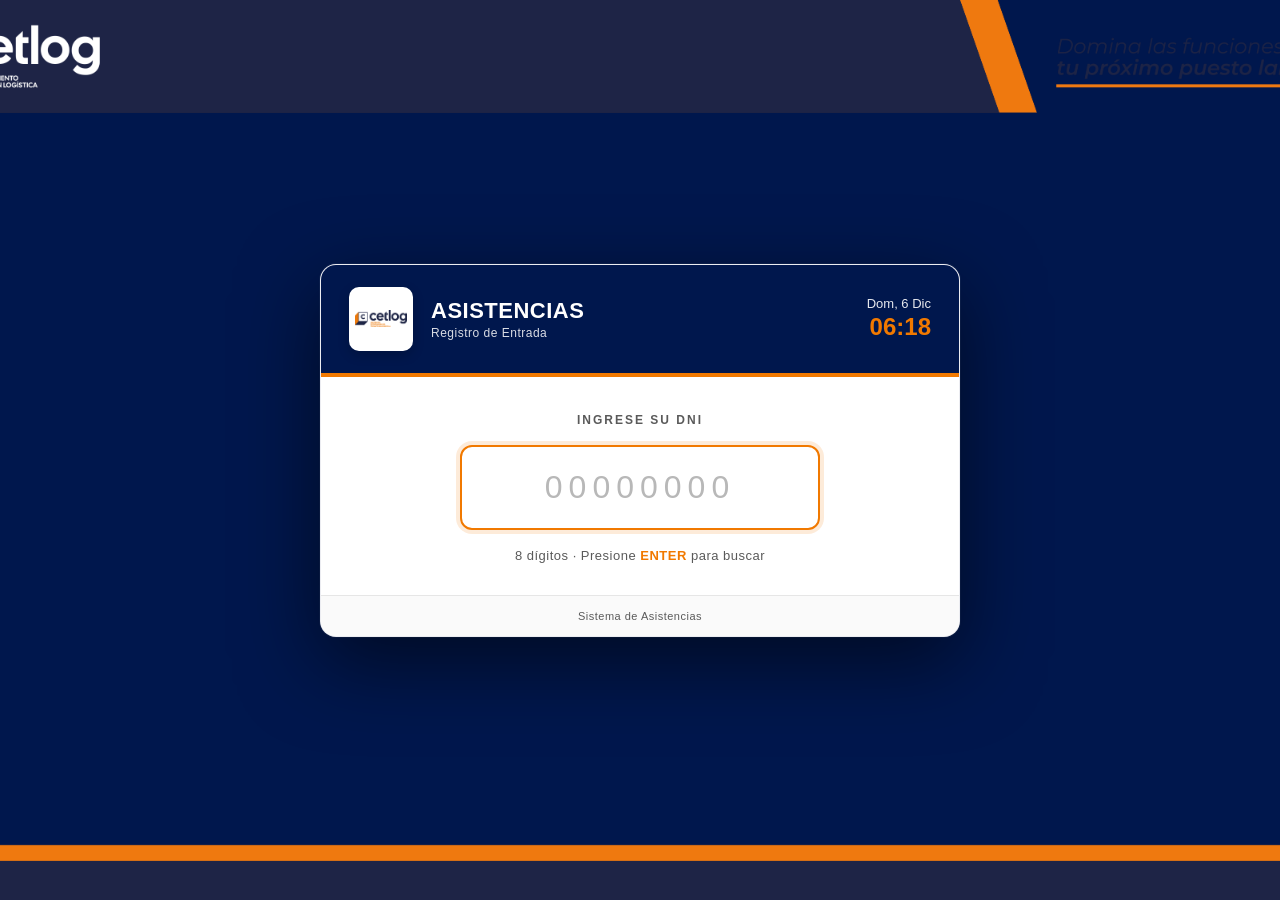
==== index.html @ 5102e5ca "Add files via upload" ====
<!DOCTYPE html>
<html lang="es">
<head>
<meta charset="UTF-8">
<meta name="viewport" content="width=device-width, initial-scale=1.0">
<title>Sistema de Asistencias</title>
<style>
:root {
  --navy: #00174D;
  --navy-light: #1a2e63;
  --orange: #F17900;
  --orange-dark: #d96d00;
  --gray: #E6E6E6;
  --gray-dark: #b8b8b8;
  --text: #1a1a1a;
  --text-soft: #5a5a5a;
  --white: #ffffff;
  --success-bg: #e8f5e9;
  --success-fg: #1b5e20;
  --error-bg: #ffebee;
  --error-fg: #b71c1c;
}

* { margin: 0; padding: 0; box-sizing: border-box; }

body {
  font-family: 'Segoe UI', Tahoma, sans-serif;
  background-color: #00174D; /* fallback si la imagen no carga */
  background-image: url('FONDO-POWERBI_4.png');
  background-size: cover;
  background-position: center center;
  background-repeat: no-repeat;
  background-attachment: fixed;
  min-height: 100vh;
  display: flex;
  justify-content: center;
  align-items: center;
  padding: 20px;
  color: var(--text);
}

/* En pantallas muy angostas o verticales, mostrar imagen completa sin recortar */
@media (max-aspect-ratio: 1/1) {
  body {
    background-size: contain;
  }
}

.container {
  background: var(--white);
  border-radius: 16px;
  box-shadow: 0 25px 80px rgba(0, 0, 0, 0.55), 0 0 0 1px rgba(255,255,255,0.05);
  width: 100%;
  max-width: 640px;
  overflow: hidden;
  border: 1px solid rgba(0, 23, 77, 0.08);
  position: relative;
  z-index: 1;
}

/* ============ HEADER ============ */
.header {
  background: var(--navy);
  color: white;
  padding: 22px 28px;
  display: flex;
  align-items: center;
  gap: 18px;
  border-bottom: 4px solid var(--orange);
}

.logo {
  width: 64px;
  height: 64px;
  background: white;
  border-radius: 10px;
  overflow: hidden;
  flex-shrink: 0;
  padding: 6px;
  display: flex;
  align-items: center;
  justify-content: center;
  box-shadow: 0 4px 12px rgba(0,0,0,0.2);
}

.logo img { max-width: 100%; max-height: 100%; object-fit: contain; }

.header-text { flex: 1; }
.header-text h1 {
  font-size: 22px;
  font-weight: 700;
  letter-spacing: 0.5px;
  text-transform: uppercase;
}
.header-text p {
  font-size: 12px;
  opacity: 0.85;
  margin-top: 2px;
  letter-spacing: 0.5px;
}

.datetime-display { text-align: right; }
.datetime-display .date {
  font-size: 13px;
  font-weight: 500;
  opacity: 0.9;
  text-transform: capitalize;
}
.datetime-display .time {
  font-size: 24px;
  font-weight: 700;
  margin-top: 2px;
  color: var(--orange);
  font-variant-numeric: tabular-nums;
}

/* ============ CONTENT ============ */
.content { padding: 36px 32px 32px; }

#messageContainer { min-height: 0; }

.message {
  padding: 14px 16px;
  border-radius: 8px;
  margin-bottom: 22px;
  font-size: 14px;
  font-weight: 500;
  animation: slideIn 0.3s ease;
  display: flex;
  align-items: center;
  gap: 10px;
}

.message.success {
  background: var(--success-bg);
  color: var(--success-fg);
  border-left: 4px solid var(--success-fg);
}

.message.error {
  background: var(--error-bg);
  color: var(--error-fg);
  border-left: 4px solid var(--error-fg);
}

@keyframes slideIn {
  from { opacity: 0; transform: translateY(-8px); }
  to { opacity: 1; transform: translateY(0); }
}

/* ============ DNI INPUT STAGE ============ */
.dni-stage { text-align: center; }

.dni-stage .label {
  display: block;
  font-size: 12px;
  font-weight: 700;
  color: var(--text-soft);
  margin-bottom: 18px;
  text-transform: uppercase;
  letter-spacing: 2px;
}

#dniInput {
  width: 100%;
  max-width: 360px;
  padding: 22px 20px;
  border: 2px solid var(--gray);
  border-radius: 12px;
  font-size: 32px;
  font-weight: 700;
  text-align: center;
  letter-spacing: 8px;
  font-family: 'Segoe UI', Tahoma, sans-serif;
  font-variant-numeric: tabular-nums;
  color: var(--navy);
  background: #fafafa;
  transition: border-color 0.15s, box-shadow 0.15s, background 0.15s;
}

#dniInput::placeholder {
  color: var(--gray-dark);
  letter-spacing: 6px;
  font-weight: 400;
}

#dniInput:focus {
  outline: none;
  border-color: var(--orange);
  background: white;
  box-shadow: 0 0 0 4px rgba(241, 121, 0, 0.15);
}

.dni-stage .hint {
  margin-top: 18px;
  font-size: 13px;
  color: var(--text-soft);
  letter-spacing: 0.5px;
}

.dni-stage .hint strong {
  color: var(--orange);
  font-weight: 700;
}

/* ============ INFO CARD STAGE ============ */
.info-stage {
  display: none;
  animation: slideIn 0.3s ease;
}

.info-stage.show { display: block; }

.user-header {
  text-align: center;
  padding-bottom: 22px;
  margin-bottom: 22px;
  border-bottom: 2px solid var(--gray);
}

.user-name {
  font-size: 22px;
  font-weight: 700;
  color: var(--navy);
  letter-spacing: 0.3px;
  line-height: 1.3;
  margin-bottom: 4px;
}

.user-dni {
  font-size: 14px;
  color: var(--text-soft);
  font-variant-numeric: tabular-nums;
  letter-spacing: 1px;
}

.info-grid {
  display: grid;
  grid-template-columns: 1fr 1fr;
  gap: 14px;
  margin-bottom: 26px;
}

.info-item {
  background: #f7f8fb;
  padding: 12px 14px;
  border-radius: 8px;
  border-left: 3px solid var(--navy);
}

.info-item.full { grid-column: 1 / -1; }

.info-item .label {
  font-size: 10px;
  font-weight: 700;
  color: var(--text-soft);
  text-transform: uppercase;
  letter-spacing: 1px;
  margin-bottom: 4px;
}

.info-item .value {
  font-size: 15px;
  font-weight: 600;
  color: var(--text);
  line-height: 1.3;
}

.status-badge {
  display: inline-block;
  padding: 5px 12px;
  border-radius: 16px;
  font-size: 11px;
  font-weight: 700;
  text-transform: uppercase;
  letter-spacing: 0.5px;
}

.status-pagado { background: #d4edda; color: #155724; }
.status-no-pagado { background: #f8d7da; color: #721c24; }
.status-retirado { background: #fff3cd; color: #856404; }
.status-unknown { background: var(--gray); color: var(--text-soft); }

/* ============ ENTER PROMPT ============ */
.enter-prompt {
  text-align: center;
  padding: 18px;
  background: linear-gradient(135deg, var(--orange) 0%, var(--orange-dark) 100%);
  color: white;
  border-radius: 10px;
  font-weight: 700;
  font-size: 15px;
  text-transform: uppercase;
  letter-spacing: 1.5px;
  box-shadow: 0 6px 16px rgba(241, 121, 0, 0.3);
  animation: pulse 1.6s ease-in-out infinite;
}

.enter-prompt .key {
  display: inline-block;
  background: white;
  color: var(--orange-dark);
  padding: 4px 12px;
  border-radius: 6px;
  margin: 0 4px;
  font-weight: 800;
  box-shadow: 0 2px 4px rgba(0,0,0,0.15);
}

@keyframes pulse {
  0%, 100% { box-shadow: 0 6px 16px rgba(241, 121, 0, 0.3); }
  50% { box-shadow: 0 6px 24px rgba(241, 121, 0, 0.55); }
}

.loading {
  display: inline-block;
  width: 14px;
  height: 14px;
  border: 2px solid rgba(255,255,255,0.4);
  border-top-color: white;
  border-radius: 50%;
  animation: spin 0.7s linear infinite;
  vertical-align: middle;
}

@keyframes spin { to { transform: rotate(360deg); } }

/* ============ FOOTER ============ */
.footer {
  text-align: center;
  font-size: 11px;
  color: var(--text-soft);
  padding: 14px;
  background: #fafafa;
  border-top: 1px solid var(--gray);
  letter-spacing: 0.5px;
}

/* ============ RESPONSIVE ============ */
@media (max-width: 480px) {
  .header {
    flex-direction: column;
    text-align: center;
    padding: 20px 16px;
    gap: 12px;
  }
  .datetime-display { text-align: center; }
  .content { padding: 28px 20px 24px; }
  #dniInput { font-size: 26px; letter-spacing: 5px; padding: 18px 14px; }
  .info-grid { grid-template-columns: 1fr; }
  .user-name { font-size: 19px; }
}
</style>
</head>
<body>

<div class="container">
  <div class="header">
    <div class="logo">
      <img src="LOGO.png" alt="Logo" onerror="this.parentElement.innerHTML='<div style=&quot;font-size:30px;color:#00174D;font-weight:700;&quot;>📋</div>'">
    </div>
    <div class="header-text">
      <h1>Asistencias</h1>
      <p>Registro de Entrada</p>
    </div>
    <div class="datetime-display">
      <div class="date" id="dateDisplay">--</div>
      <div class="time" id="timeDisplay">--:--</div>
    </div>
  </div>

  <div class="content">
    <div id="messageContainer"></div>

    <!-- ETAPA 1: Ingreso de DNI -->
    <div class="dni-stage" id="dniStage">
      <span class="label">Ingrese su DNI</span>
      <input
        type="text"
        id="dniInput"
        placeholder="00000000"
        inputmode="numeric"
        pattern="[0-9]*"
        maxlength="8"
        autocomplete="off"
        autofocus
      >
      <p class="hint">8 dígitos · Presione <strong>ENTER</strong> para buscar</p>
    </div>

    <!-- ETAPA 2: Información del usuario -->
    <div class="info-stage" id="infoStage">
      <div class="user-header">
        <div class="user-name" id="nameDisplay">--</div>
        <div class="user-dni">DNI: <span id="dniDisplay">--</span></div>
      </div>

      <div class="info-grid">
        <div class="info-item">
          <div class="label">Período</div>
          <div class="value" id="periodoDisplay">--</div>
        </div>
        <div class="info-item">
          <div class="label">Turno</div>
          <div class="value" id="turnoDisplay">--</div>
        </div>
        <div class="info-item full">
          <div class="label">Programa</div>
          <div class="value" id="programaDisplay">--</div>
        </div>
        <div class="info-item full">
          <div class="label">Situación</div>
          <div class="value">
            <span id="situacionDisplay" class="status-badge status-unknown">--</span>
          </div>
        </div>
      </div>

      <div class="enter-prompt" id="enterPrompt">
        Presione <span class="key">ENTER</span> para marcar asistencia
      </div>
    </div>
  </div>

  <div class="footer">Sistema de Asistencias</div>
</div>

<script>
// ============================================
// CONFIGURACIÓN
// ============================================
const API_URL = 'https://script.google.com/macros/s/AKfycbwE5peYZz4WfcnXvRMP5TbpCgNx1S7PC1RWm33rJF_OfAglzQ7ciPn-Y_fRaHcnqGTg/exec';

// ============================================
// ESTADO
// ============================================
let currentUser = null;
let stage = 'dni'; // 'dni' | 'loading' | 'confirm' | 'marking'

const dniInput = document.getElementById('dniInput');
const dniStage = document.getElementById('dniStage');
const infoStage = document.getElementById('infoStage');
const enterPrompt = document.getElementById('enterPrompt');

// ============================================
// RELOJ
// ============================================
function updateDateTime() {
  const now = new Date();
  document.getElementById('dateDisplay').textContent =
    now.toLocaleDateString('es-ES', { weekday: 'short', day: 'numeric', month: 'short' });
  document.getElementById('timeDisplay').textContent =
    now.toLocaleTimeString('es-ES', { hour: '2-digit', minute: '2-digit', hour12: false });
}
setInterval(updateDateTime, 1000);
updateDateTime();

// ============================================
// JSONP
// ============================================
function jsonp(params) {
  return new Promise((resolve, reject) => {
    const callbackName = 'jsonp_cb_' + Date.now() + '_' + Math.floor(Math.random() * 100000);
    const timeoutId = setTimeout(() => {
      cleanup();
      reject(new Error('Tiempo de espera agotado'));
    }, 20000);

    const script = document.createElement('script');

    function cleanup() {
      try { delete window[callbackName]; } catch(e) { window[callbackName] = undefined; }
      if (script && script.parentNode) script.parentNode.removeChild(script);
      clearTimeout(timeoutId);
    }

    window[callbackName] = function(data) {
      cleanup();
      resolve(data);
    };

    const queryParams = new URLSearchParams({ ...params, callback: callbackName });
    script.src = `${API_URL}?${queryParams.toString()}`;
    script.onerror = () => {
      cleanup();
      reject(new Error('No se pudo conectar al servidor'));
    };
    document.body.appendChild(script);
  });
}

// ============================================
// INPUT: solo números, máximo 8 dígitos
// ============================================
dniInput.addEventListener('input', (e) => {
  // Eliminar todo lo que no sea dígito y limitar a 8
  const cleaned = e.target.value.replace(/\D/g, '').slice(0, 8);
  if (cleaned !== e.target.value) {
    e.target.value = cleaned;
  }
});

// Bloquear pegar texto que no sea numérico
dniInput.addEventListener('paste', (e) => {
  e.preventDefault();
  const text = (e.clipboardData || window.clipboardData).getData('text');
  const cleaned = text.replace(/\D/g, '').slice(0, 8);
  dniInput.value = cleaned;
});

// ============================================
// LISTENER GLOBAL DE ENTER
// (maneja ambas etapas — buscar y marcar)
// ============================================
document.addEventListener('keydown', (e) => {
  if (e.key !== 'Enter') return;

  if (stage === 'dni') {
    e.preventDefault();
    searchDNI();
  } else if (stage === 'confirm') {
    e.preventDefault();
    markAttendance();
  }
  // En 'loading' o 'marking' se ignora
});

// Mantener foco en el input cuando estamos en etapa DNI
// (por si el usuario tocara accidentalmente algo)
document.addEventListener('click', () => {
  if (stage === 'dni') dniInput.focus();
});

window.addEventListener('focus', () => {
  if (stage === 'dni') dniInput.focus();
});

// ============================================
// BÚSQUEDA POR DNI
// ============================================
async function searchDNI() {
  const dni = dniInput.value.trim();

  // Validación local: debe tener exactamente 8 dígitos
  if (dni.length !== 8) {
    showMessage('El DNI debe tener 8 dígitos', 'error');
    dniInput.value = '';
    dniInput.focus();
    return;
  }

  stage = 'loading';
  dniInput.disabled = true;
  showLoadingMessage('Buscando...');

  try {
    const result = await jsonp({ action: 'search', dni: dni });

    if (result.success) {
      currentUser = result.user;
      displayUserInfo(result.user);
      clearMessage();
      // Cambiar a etapa de confirmación
      dniStage.style.display = 'none';
      infoStage.classList.add('show');
      stage = 'confirm';
      dniInput.disabled = false;
    } else {
      showMessage(result.message || 'DNI no encontrado', 'error');
      resetToInputStage();
    }
  } catch (err) {
    showMessage('Error: ' + err.message, 'error');
    resetToInputStage();
  }
}

// ============================================
// MARCAR ASISTENCIA
// ============================================
async function markAttendance() {
  if (!currentUser) return;

  stage = 'marking';
  enterPrompt.innerHTML = '<span class="loading"></span> Registrando asistencia...';

  try {
    const result = await jsonp({
      action: 'mark',
      dni: currentUser.dni,
      nombre: currentUser.nombre
    });

    if (result.success) {
      const hora = (result.attendance && result.attendance.hora) || '';
      enterPrompt.innerHTML = '✓ Asistencia registrada' + (hora ? ' · ' + hora : '');
      enterPrompt.style.background = 'linear-gradient(135deg, #2e7d32 0%, #1b5e20 100%)';
      enterPrompt.style.boxShadow = '0 6px 16px rgba(46,125,50,0.3)';
      enterPrompt.style.animation = 'none';

      setTimeout(() => {
        resetToInputStage();
      }, 1800);
    } else {
      showMessage(result.message || 'Error al registrar', 'error');
      restoreEnterPrompt();
      stage = 'confirm';
    }
  } catch (err) {
    showMessage('Error: ' + err.message, 'error');
    restoreEnterPrompt();
    stage = 'confirm';
  }
}

// ============================================
// UI HELPERS
// ============================================
function displayUserInfo(user) {
  document.getElementById('nameDisplay').textContent = user.nombre || '--';
  document.getElementById('dniDisplay').textContent = user.dni || '--';
  document.getElementById('periodoDisplay').textContent = user.periodo || '--';
  document.getElementById('programaDisplay').textContent = user.programa || '--';
  document.getElementById('turnoDisplay').textContent = user.turno || '--';

  const sit = (user.situacion || '').toString().toUpperCase().trim();
  const sitEl = document.getElementById('situacionDisplay');
  sitEl.textContent = sit || 'DESCONOCIDO';
  sitEl.className = 'status-badge';

  if (sit.includes('NO') && sit.includes('PAG')) {
    sitEl.classList.add('status-no-pagado');
  } else if (sit.includes('PAGAD')) {
    sitEl.classList.add('status-pagado');
  } else if (sit.includes('RETIR')) {
    sitEl.classList.add('status-retirado');
  } else {
    sitEl.classList.add('status-unknown');
  }
}

function restoreEnterPrompt() {
  enterPrompt.innerHTML = 'Presione <span class="key">ENTER</span> para marcar asistencia';
  enterPrompt.style.background = '';
  enterPrompt.style.boxShadow = '';
  enterPrompt.style.animation = '';
}

function resetToInputStage() {
  currentUser = null;
  stage = 'dni';
  dniInput.disabled = false;
  dniInput.value = '';
  infoStage.classList.remove('show');
  dniStage.style.display = 'block';
  restoreEnterPrompt();
  dniInput.focus();
}

function showMessage(text, type) {
  const c = document.getElementById('messageContainer');
  c.innerHTML = `<div class="message ${type}">${text}</div>`;
  if (type === 'success') {
    setTimeout(() => { if (c.firstChild) c.innerHTML = ''; }, 3000);
  } else {
    setTimeout(() => { if (c.firstChild) c.innerHTML = ''; }, 4000);
  }
}

function showLoadingMessage(text) {
  const c = document.getElementById('messageContainer');
  c.innerHTML = `<div class="message success" style="background:#e3f2fd;color:#0d47a1;border-left-color:#0d47a1;"><span class="loading" style="border-top-color:#0d47a1;"></span> ${text}</div>`;
}

function clearMessage() {
  document.getElementById('messageContainer').innerHTML = '';
}

// Foco inicial
dniInput.focus();
</script>

</body>
</html>
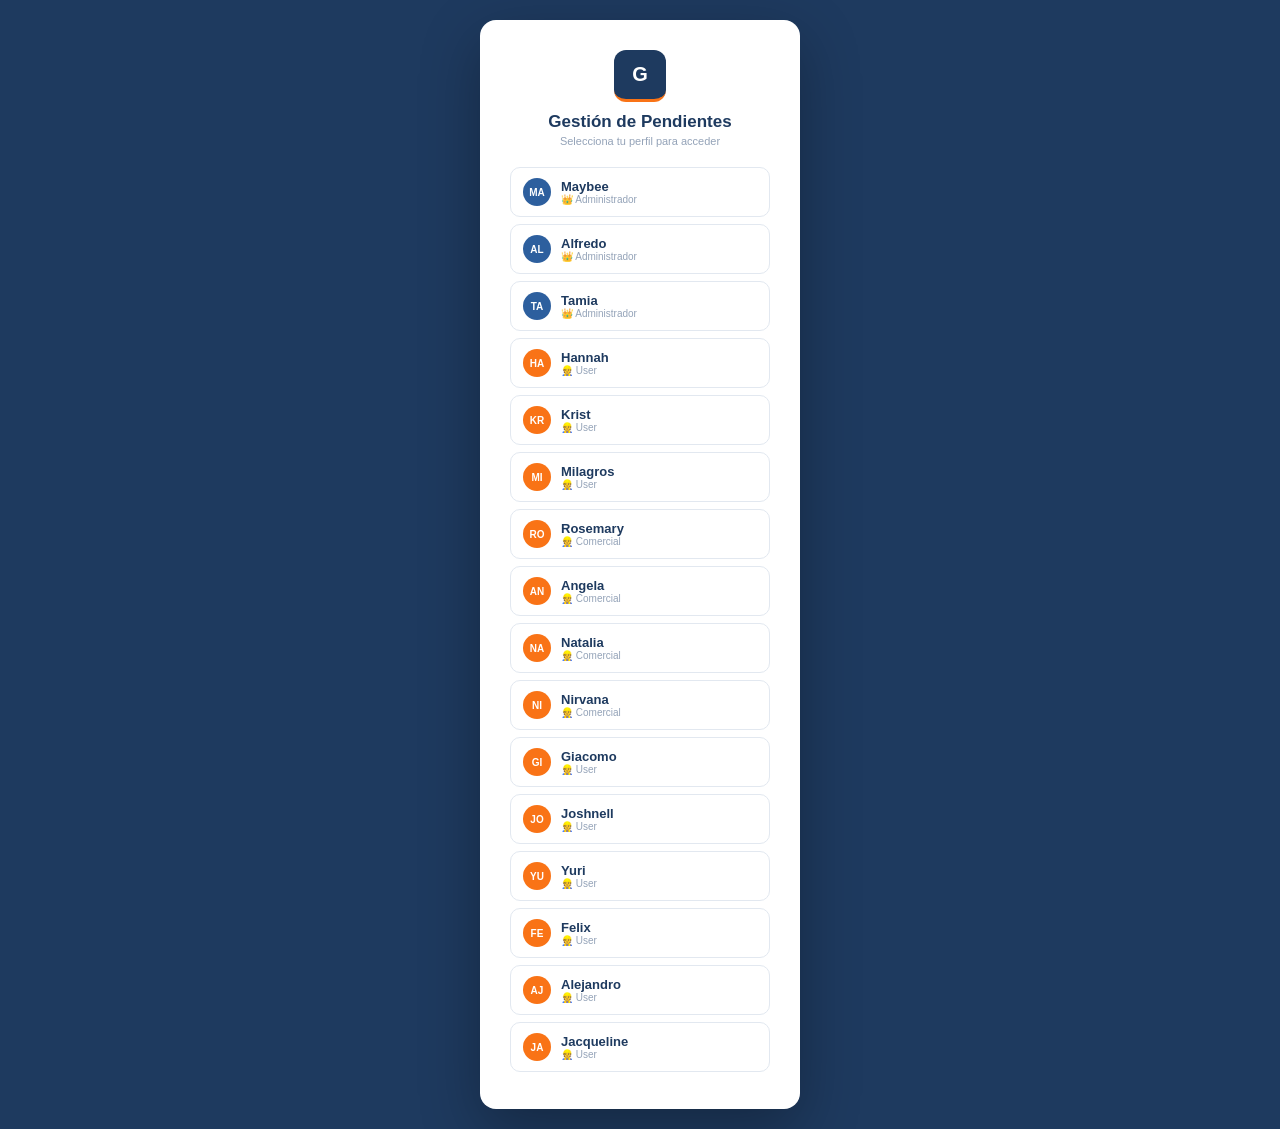
==== commit 40332da5: "Add files via upload" ====
--- a/index.html
+++ b/index.html
@@ -3,682 +3,955 @@
 <head>
 <meta charset="UTF-8">
 <meta name="viewport" content="width=device-width, initial-scale=1.0">
-<title>Sistema de Asistencias</title>
+<title>Gestión de Pendientes</title>
 <style>
-:root {
-  --navy: #00174D;
-  --navy-light: #1a2e63;
-  --orange: #F17900;
-  --orange-dark: #d96d00;
-  --gray: #E6E6E6;
-  --gray-dark: #b8b8b8;
-  --text: #1a1a1a;
-  --text-soft: #5a5a5a;
-  --white: #ffffff;
-  --success-bg: #e8f5e9;
-  --success-fg: #1b5e20;
-  --error-bg: #ffebee;
-  --error-fg: #b71c1c;
-}
-
-* { margin: 0; padding: 0; box-sizing: border-box; }
-
-body {
-  font-family: 'Segoe UI', Tahoma, sans-serif;
-  background-color: #00174D; /* fallback si la imagen no carga */
-  background-image: url('FONDO-POWERBI_4.png');
-  background-size: cover;
-  background-position: center center;
-  background-repeat: no-repeat;
-  background-attachment: fixed;
-  min-height: 100vh;
-  display: flex;
-  justify-content: center;
-  align-items: center;
-  padding: 20px;
-  color: var(--text);
-}
-
-/* En pantallas muy angostas o verticales, mostrar imagen completa sin recortar */
-@media (max-aspect-ratio: 1/1) {
-  body {
-    background-size: contain;
-  }
-}
-
-.container {
-  background: var(--white);
-  border-radius: 16px;
-  box-shadow: 0 25px 80px rgba(0, 0, 0, 0.55), 0 0 0 1px rgba(255,255,255,0.05);
-  width: 100%;
-  max-width: 640px;
-  overflow: hidden;
-  border: 1px solid rgba(0, 23, 77, 0.08);
-  position: relative;
-  z-index: 1;
-}
-
-/* ============ HEADER ============ */
-.header {
-  background: var(--navy);
-  color: white;
-  padding: 22px 28px;
-  display: flex;
-  align-items: center;
-  gap: 18px;
-  border-bottom: 4px solid var(--orange);
-}
-
-.logo {
-  width: 64px;
-  height: 64px;
-  background: white;
-  border-radius: 10px;
-  overflow: hidden;
-  flex-shrink: 0;
-  padding: 6px;
-  display: flex;
-  align-items: center;
-  justify-content: center;
-  box-shadow: 0 4px 12px rgba(0,0,0,0.2);
-}
-
-.logo img { max-width: 100%; max-height: 100%; object-fit: contain; }
-
-.header-text { flex: 1; }
-.header-text h1 {
-  font-size: 22px;
-  font-weight: 700;
-  letter-spacing: 0.5px;
-  text-transform: uppercase;
-}
-.header-text p {
-  font-size: 12px;
-  opacity: 0.85;
-  margin-top: 2px;
-  letter-spacing: 0.5px;
-}
-
-.datetime-display { text-align: right; }
-.datetime-display .date {
-  font-size: 13px;
-  font-weight: 500;
-  opacity: 0.9;
-  text-transform: capitalize;
-}
-.datetime-display .time {
-  font-size: 24px;
-  font-weight: 700;
-  margin-top: 2px;
-  color: var(--orange);
-  font-variant-numeric: tabular-nums;
-}
-
-/* ============ CONTENT ============ */
-.content { padding: 36px 32px 32px; }
-
-#messageContainer { min-height: 0; }
-
-.message {
-  padding: 14px 16px;
-  border-radius: 8px;
-  margin-bottom: 22px;
-  font-size: 14px;
-  font-weight: 500;
-  animation: slideIn 0.3s ease;
-  display: flex;
-  align-items: center;
-  gap: 10px;
-}
-
-.message.success {
-  background: var(--success-bg);
-  color: var(--success-fg);
-  border-left: 4px solid var(--success-fg);
-}
-
-.message.error {
-  background: var(--error-bg);
-  color: var(--error-fg);
-  border-left: 4px solid var(--error-fg);
-}
-
-@keyframes slideIn {
-  from { opacity: 0; transform: translateY(-8px); }
-  to { opacity: 1; transform: translateY(0); }
-}
-
-/* ============ DNI INPUT STAGE ============ */
-.dni-stage { text-align: center; }
-
-.dni-stage .label {
-  display: block;
-  font-size: 12px;
-  font-weight: 700;
-  color: var(--text-soft);
-  margin-bottom: 18px;
-  text-transform: uppercase;
-  letter-spacing: 2px;
-}
-
-#dniInput {
-  width: 100%;
-  max-width: 360px;
-  padding: 22px 20px;
-  border: 2px solid var(--gray);
-  border-radius: 12px;
-  font-size: 32px;
-  font-weight: 700;
-  text-align: center;
-  letter-spacing: 8px;
-  font-family: 'Segoe UI', Tahoma, sans-serif;
-  font-variant-numeric: tabular-nums;
-  color: var(--navy);
-  background: #fafafa;
-  transition: border-color 0.15s, box-shadow 0.15s, background 0.15s;
-}
-
-#dniInput::placeholder {
-  color: var(--gray-dark);
-  letter-spacing: 6px;
-  font-weight: 400;
-}
-
-#dniInput:focus {
-  outline: none;
-  border-color: var(--orange);
-  background: white;
-  box-shadow: 0 0 0 4px rgba(241, 121, 0, 0.15);
-}
-
-.dni-stage .hint {
-  margin-top: 18px;
-  font-size: 13px;
-  color: var(--text-soft);
-  letter-spacing: 0.5px;
-}
-
-.dni-stage .hint strong {
-  color: var(--orange);
-  font-weight: 700;
-}
-
-/* ============ INFO CARD STAGE ============ */
-.info-stage {
-  display: none;
-  animation: slideIn 0.3s ease;
-}
-
-.info-stage.show { display: block; }
-
-.user-header {
-  text-align: center;
-  padding-bottom: 22px;
-  margin-bottom: 22px;
-  border-bottom: 2px solid var(--gray);
-}
-
-.user-name {
-  font-size: 22px;
-  font-weight: 700;
-  color: var(--navy);
-  letter-spacing: 0.3px;
-  line-height: 1.3;
-  margin-bottom: 4px;
-}
-
-.user-dni {
-  font-size: 14px;
-  color: var(--text-soft);
-  font-variant-numeric: tabular-nums;
-  letter-spacing: 1px;
-}
-
-.info-grid {
-  display: grid;
-  grid-template-columns: 1fr 1fr;
-  gap: 14px;
-  margin-bottom: 26px;
-}
-
-.info-item {
-  background: #f7f8fb;
-  padding: 12px 14px;
-  border-radius: 8px;
-  border-left: 3px solid var(--navy);
-}
-
-.info-item.full { grid-column: 1 / -1; }
-
-.info-item .label {
-  font-size: 10px;
-  font-weight: 700;
-  color: var(--text-soft);
-  text-transform: uppercase;
-  letter-spacing: 1px;
-  margin-bottom: 4px;
-}
-
-.info-item .value {
-  font-size: 15px;
-  font-weight: 600;
-  color: var(--text);
-  line-height: 1.3;
-}
-
-.status-badge {
-  display: inline-block;
-  padding: 5px 12px;
-  border-radius: 16px;
-  font-size: 11px;
-  font-weight: 700;
-  text-transform: uppercase;
-  letter-spacing: 0.5px;
-}
-
-.status-pagado { background: #d4edda; color: #155724; }
-.status-no-pagado { background: #f8d7da; color: #721c24; }
-.status-retirado { background: #fff3cd; color: #856404; }
-.status-unknown { background: var(--gray); color: var(--text-soft); }
-
-/* ============ ENTER PROMPT ============ */
-.enter-prompt {
-  text-align: center;
-  padding: 18px;
-  background: linear-gradient(135deg, var(--orange) 0%, var(--orange-dark) 100%);
-  color: white;
-  border-radius: 10px;
-  font-weight: 700;
-  font-size: 15px;
-  text-transform: uppercase;
-  letter-spacing: 1.5px;
-  box-shadow: 0 6px 16px rgba(241, 121, 0, 0.3);
-  animation: pulse 1.6s ease-in-out infinite;
-}
-
-.enter-prompt .key {
-  display: inline-block;
-  background: white;
-  color: var(--orange-dark);
-  padding: 4px 12px;
-  border-radius: 6px;
-  margin: 0 4px;
-  font-weight: 800;
-  box-shadow: 0 2px 4px rgba(0,0,0,0.15);
-}
-
-@keyframes pulse {
-  0%, 100% { box-shadow: 0 6px 16px rgba(241, 121, 0, 0.3); }
-  50% { box-shadow: 0 6px 24px rgba(241, 121, 0, 0.55); }
-}
-
-.loading {
-  display: inline-block;
-  width: 14px;
-  height: 14px;
-  border: 2px solid rgba(255,255,255,0.4);
-  border-top-color: white;
-  border-radius: 50%;
-  animation: spin 0.7s linear infinite;
-  vertical-align: middle;
-}
-
-@keyframes spin { to { transform: rotate(360deg); } }
-
-/* ============ FOOTER ============ */
-.footer {
-  text-align: center;
-  font-size: 11px;
-  color: var(--text-soft);
-  padding: 14px;
-  background: #fafafa;
-  border-top: 1px solid var(--gray);
-  letter-spacing: 0.5px;
-}
-
-/* ============ RESPONSIVE ============ */
-@media (max-width: 480px) {
-  .header {
-    flex-direction: column;
-    text-align: center;
-    padding: 20px 16px;
-    gap: 12px;
-  }
-  .datetime-display { text-align: center; }
-  .content { padding: 28px 20px 24px; }
-  #dniInput { font-size: 26px; letter-spacing: 5px; padding: 18px 14px; }
-  .info-grid { grid-template-columns: 1fr; }
-  .user-name { font-size: 19px; }
-}
+*{box-sizing:border-box;margin:0;padding:0;}
+:root{
+  --orange:#F97316;--orange-light:#FFF7ED;--orange-mid:#FDBA74;
+  --navy:#1E3A5F;--navy-light:#EEF3FA;--navy-mid:#2D5F9E;
+  --white:#fff;--gray-50:#F8FAFC;--gray-100:#F1F5F9;--gray-200:#E2E8F0;
+  --gray-400:#94A3B8;--gray-600:#475569;--gray-800:#1E293B;
+  --success:#16A34A;--success-bg:#F0FDF4;
+  --warn:#D97706;--warn-bg:#FFFBEB;
+  --danger:#DC2626;--danger-bg:#FEF2F2;
+  --radius:10px;--shadow:0 1px 3px rgba(0,0,0,.07);
+}
+body{font-family:-apple-system,BlinkMacSystemFont,'Segoe UI',sans-serif;background:var(--gray-50);min-height:100vh;}
+
+/* TOPBAR */
+.topbar{background:var(--navy);padding:0 20px;display:flex;align-items:center;justify-content:space-between;height:56px;border-bottom:3px solid var(--orange);position:sticky;top:0;z-index:50;}
+.logo{display:flex;align-items:center;gap:10px;}
+.logo-icon{width:36px;height:36px;background:var(--orange);border-radius:8px;display:flex;align-items:center;justify-content:center;font-weight:800;color:#fff;font-size:15px;flex-shrink:0;}
+.logo-text{color:#fff;font-size:15px;font-weight:600;display:none;}
+@media(min-width:500px){.logo-text{display:block;}}
+.nav-tabs{display:flex;gap:4px;margin-left:12px;}
+.nav-tab{padding:5px 12px;border-radius:6px;border:none;cursor:pointer;font-size:12px;font-weight:500;background:transparent;color:rgba(255,255,255,.6);transition:all .15s;}
+.nav-tab:hover{background:rgba(255,255,255,.1);color:#fff;}
+.nav-tab.active{background:var(--orange);color:#fff;}
+.user-badge{display:flex;align-items:center;gap:7px;color:rgba(255,255,255,.85);font-size:12px;}
+.avatar{width:28px;height:28px;border-radius:50%;background:var(--orange);display:flex;align-items:center;justify-content:center;font-size:10px;font-weight:700;color:#fff;flex-shrink:0;}
+.avatar.navy{background:var(--navy-mid);}
+
+/* CONTENT */
+.content{padding:20px;max-width:980px;margin:0 auto;}
+
+/* LOADING */
+.loading{display:flex;align-items:center;justify-content:center;padding:60px;flex-direction:column;gap:12px;color:var(--gray-400);}
+.spinner{width:32px;height:32px;border:3px solid var(--gray-200);border-top-color:var(--orange);border-radius:50%;animation:spin .7s linear infinite;}
+@keyframes spin{to{transform:rotate(360deg);}}
+
+/* STATS */
+.stats-grid{display:grid;grid-template-columns:repeat(3,1fr);gap:10px;margin-bottom:18px;}
+@media(min-width:600px){.stats-grid{grid-template-columns:repeat(4,1fr);}}
+.stat{background:#fff;border:0.5px solid var(--gray-200);border-radius:var(--radius);padding:12px 14px;box-shadow:var(--shadow);}
+.stat-label{font-size:10px;color:var(--gray-400);font-weight:600;text-transform:uppercase;letter-spacing:.7px;margin-bottom:4px;}
+.stat-val{font-size:24px;font-weight:700;color:var(--navy);}
+.stat-val.orange{color:var(--orange);}
+.stat-val.green{color:var(--success);}
+.stat-val.red{color:var(--danger);}
+
+/* ALERTS */
+.alert{display:flex;align-items:center;gap:8px;padding:10px 14px;border-radius:var(--radius);font-size:13px;margin-bottom:10px;}
+.alert.danger{background:var(--danger-bg);border:1px solid #FCA5A5;color:var(--danger);}
+.alert.warn{background:var(--warn-bg);border:1px solid #FDE68A;color:var(--warn);}
+
+/* CARD */
+.card{background:#fff;border:0.5px solid var(--gray-200);border-radius:var(--radius);box-shadow:var(--shadow);overflow:hidden;margin-bottom:14px;}
+.card-header{display:flex;align-items:center;justify-content:space-between;padding:12px 16px;background:var(--navy);color:#fff;}
+.card-header h3{font-size:13px;font-weight:600;}
+
+/* TABLE */
+.tbl-wrap{overflow-x:auto;}
+table{width:100%;border-collapse:collapse;font-size:12px;}
+thead tr{background:var(--gray-50);}
+th{padding:8px 10px;text-align:left;font-size:10px;font-weight:700;color:var(--gray-400);text-transform:uppercase;letter-spacing:.6px;border-bottom:1px solid var(--gray-200);white-space:nowrap;}
+td{padding:9px 10px;border-bottom:0.5px solid var(--gray-100);vertical-align:top;}
+tr:last-child td{border-bottom:none;}
+tr.done-row td{opacity:.5;}
+
+/* BADGES */
+.badge{display:inline-flex;align-items:center;padding:2px 8px;border-radius:10px;font-size:10px;font-weight:700;}
+.badge.pending{background:var(--warn-bg);color:var(--warn);}
+.badge.progress{background:var(--navy-light);color:var(--navy);}
+.badge.done{background:var(--success-bg);color:var(--success);}
+.topic-tag{background:var(--navy-light);color:var(--navy);padding:2px 7px;border-radius:8px;font-size:10px;font-weight:600;}
+.area-tag{font-size:11px;color:var(--gray-600);}
+.by-tag{font-size:10px;color:var(--gray-400);margin-top:2px;}
+.support-tag{font-size:10px;color:var(--orange);margin-top:2px;}
+
+/* PROGRESS */
+.prog-wrap{background:var(--gray-100);border-radius:3px;height:5px;width:70px;overflow:hidden;}
+.prog-fill{height:100%;border-radius:3px;transition:width .4s;}
+.prog-pct{font-size:10px;color:var(--gray-400);margin-top:2px;}
+
+/* BUTTONS */
+.btn{display:inline-flex;align-items:center;gap:3px;padding:5px 10px;border-radius:6px;border:none;cursor:pointer;font-size:11px;font-weight:600;transition:opacity .15s;white-space:nowrap;}
+.btn:hover{opacity:.82;}
+.btn.primary{background:var(--orange);color:#fff;}
+.btn.secondary{background:var(--navy-light);color:var(--navy);}
+.btn.danger{background:var(--danger-bg);color:var(--danger);}
+.btn.ghost{background:transparent;border:1px solid var(--gray-200);color:var(--gray-600);}
+.btn.note-btn{background:var(--warn-bg);color:var(--warn);border:1px solid #FDE68A;}
+.btn-row{display:flex;gap:4px;margin-top:5px;flex-wrap:wrap;}
+
+/* SELECT */
+.sel{font-size:11px;border:0.5px solid var(--gray-200);border-radius:5px;padding:4px 5px;background:#fff;color:var(--gray-800);cursor:pointer;}
+
+/* DATE */
+.date-ok{color:var(--gray-600);}
+.date-soon{color:var(--warn);font-weight:600;}
+.date-overdue{color:var(--danger);font-weight:600;}
+
+/* PROJECTS */
+.proj-card{background:#fff;border:0.5px solid var(--gray-200);border-radius:var(--radius);margin-bottom:10px;overflow:hidden;box-shadow:var(--shadow);}
+.proj-head{display:flex;align-items:center;justify-content:space-between;padding:12px 16px;cursor:pointer;border-left:4px solid var(--orange);}
+.proj-head:hover{background:var(--gray-50);}
+.proj-title{font-size:13px;font-weight:600;color:var(--navy);}
+.proj-meta{font-size:10px;color:var(--gray-400);margin-top:2px;}
+.proj-right{display:flex;align-items:center;gap:12px;}
+.proj-pct{font-size:18px;font-weight:700;color:var(--orange);}
+.proj-bar-wrap{width:80px;background:var(--gray-100);border-radius:4px;height:7px;overflow:hidden;}
+.proj-bar{height:100%;border-radius:4px;transition:width .4s;}
+.chevron{font-size:16px;color:var(--gray-400);transition:transform .2s;line-height:1;}
+.chevron.open{transform:rotate(90deg);}
+.phases-body{padding:0 16px 12px;border-top:1px solid var(--gray-100);}
+.phase-hdr,.phase-row{display:grid;grid-template-columns:26px 1fr 130px 100px 105px;gap:6px;align-items:center;padding:7px 0;border-bottom:0.5px solid var(--gray-100);font-size:12px;}
+.phase-hdr{font-size:10px;font-weight:700;color:var(--gray-400);text-transform:uppercase;letter-spacing:.5px;border-bottom:1px solid var(--gray-200);padding-top:10px;}
+.phase-row:last-child{border-bottom:none;}
+.phase-num{width:22px;height:22px;border-radius:50%;background:var(--orange-light);color:var(--orange);font-size:10px;font-weight:700;display:flex;align-items:center;justify-content:center;flex-shrink:0;}
+.phase-num.done{background:var(--success-bg);color:var(--success);}
+
+/* NOTE INLINE */
+.note-inline{margin-top:6px;background:var(--warn-bg);border:1px solid #FDE68A;border-radius:6px;padding:6px 9px;}
+.note-inline textarea{width:100%;border:none;background:transparent;font-size:11px;color:var(--gray-800);resize:none;min-height:44px;outline:none;font-family:inherit;line-height:1.5;}
+.note-save-btn{font-size:10px;margin-top:4px;}
+
+/* NOTE INDICATOR */
+.note-dot{display:inline-block;width:7px;height:7px;border-radius:50%;background:var(--warn);margin-left:4px;vertical-align:middle;}
+
+/* WORKERS GRID */
+.workers-grid{display:grid;grid-template-columns:1fr 1fr;gap:12px;margin-bottom:18px;}
+@media(max-width:500px){.workers-grid{grid-template-columns:1fr;}}
+.worker-card{background:#fff;border:0.5px solid var(--gray-200);border-radius:var(--radius);padding:14px;cursor:pointer;transition:all .15s;box-shadow:var(--shadow);}
+.worker-card:hover{border-color:var(--orange);box-shadow:0 4px 12px rgba(249,115,22,.12);}
+.worker-info{display:flex;align-items:center;gap:8px;margin-bottom:8px;}
+.worker-meta{display:flex;gap:12px;font-size:11px;color:var(--gray-600);flex-wrap:wrap;}
+
+/* WORKER TABS */
+.wtabs{display:flex;gap:6px;margin-bottom:14px;flex-wrap:wrap;}
+.wtab{display:flex;align-items:center;gap:6px;padding:6px 12px;border-radius:8px;border:1px solid var(--gray-200);background:#fff;cursor:pointer;font-size:12px;font-weight:500;color:var(--gray-600);transition:all .15s;}
+.wtab.active{background:var(--navy);color:#fff;border-color:var(--navy);}
+.wtab:hover:not(.active){border-color:var(--orange);color:var(--orange);}
+
+/* SECTION */
+.sec{display:flex;align-items:center;justify-content:space-between;margin:18px 0 10px;}
+.sec-title{font-size:10px;font-weight:700;color:var(--gray-400);text-transform:uppercase;letter-spacing:1px;}
+.empty{padding:24px;text-align:center;color:var(--gray-400);font-size:12px;}
+
+/* COMPLETED TOGGLE */
+.toggle-comp{background:none;border:1px solid var(--gray-200);border-radius:7px;padding:6px 12px;font-size:11px;color:var(--gray-600);cursor:pointer;margin-top:10px;}
+.toggle-comp:hover{border-color:var(--gray-400);}
+
+/* MODAL */
+.modal-overlay{position:fixed;inset:0;background:rgba(15,25,50,.5);display:flex;align-items:center;justify-content:center;z-index:200;padding:16px;}
+.modal{background:#fff;border-radius:14px;padding:22px;width:100%;max-width:460px;max-height:92vh;overflow-y:auto;box-shadow:0 20px 60px rgba(0,0,0,.2);}
+.modal-title{font-size:15px;font-weight:700;color:var(--navy);margin-bottom:16px;display:flex;justify-content:space-between;align-items:center;}
+.close-btn{background:none;border:none;cursor:pointer;font-size:20px;color:var(--gray-400);line-height:1;padding:0;}
+.form-row{margin-bottom:12px;}
+.form-label{font-size:11px;font-weight:700;color:var(--gray-600);margin-bottom:4px;display:block;}
+.form-input{width:100%;padding:8px 10px;border:1px solid var(--gray-200);border-radius:7px;font-size:13px;color:var(--gray-800);outline:none;transition:border-color .15s;font-family:inherit;}
+.form-input:focus{border-color:var(--navy-mid);}
+.form-grid{display:grid;grid-template-columns:1fr 1fr;gap:10px;}
+.submit-btn{width:100%;background:var(--navy);color:#fff;border:none;border-radius:8px;padding:10px;font-size:13px;font-weight:700;cursor:pointer;margin-top:4px;transition:opacity .15s;}
+.submit-btn:hover{opacity:.85;}
+
+/* TOAST */
+.toast{position:fixed;bottom:18px;right:18px;background:var(--navy);color:#fff;padding:11px 16px;border-radius:10px;font-size:12px;border-left:4px solid var(--orange);z-index:300;max-width:300px;box-shadow:0 8px 24px rgba(0,0,0,.2);animation:slideUp .3s ease;}
+@keyframes slideUp{from{transform:translateY(16px);opacity:0;}to{transform:translateY(0);opacity:1;}}
+
+/* LOGIN */
+.login-wrap{min-height:100vh;background:var(--navy);display:flex;align-items:center;justify-content:center;padding:20px;}
+.login-card{background:#fff;border-radius:16px;padding:30px;width:100%;max-width:320px;box-shadow:0 20px 60px rgba(0,0,0,.3);}
+.login-logo{width:52px;height:52px;background:var(--navy);border-radius:12px;display:flex;align-items:center;justify-content:center;font-weight:800;color:#fff;font-size:20px;margin:0 auto 10px;border-bottom:3px solid var(--orange);}
+.login-title{text-align:center;font-size:17px;font-weight:700;color:var(--navy);margin-bottom:3px;}
+.login-sub{text-align:center;font-size:11px;color:var(--gray-400);margin-bottom:20px;}
+.user-btn{display:flex;align-items:center;gap:10px;padding:10px 12px;border:1.5px solid var(--gray-200);border-radius:10px;background:#fff;cursor:pointer;width:100%;margin-bottom:7px;transition:all .15s;text-align:left;}
+.user-btn:hover{border-color:var(--orange);background:var(--orange-light);}
+.user-btn-name{font-size:13px;font-weight:600;color:var(--navy);}
+.user-btn-role{font-size:10px;color:var(--gray-400);}
 </style>
 </head>
 <body>
 
-<div class="container">
-  <div class="header">
-    <div class="logo">
-      <img src="LOGO.png" alt="Logo" onerror="this.parentElement.innerHTML='<div style=&quot;font-size:30px;color:#00174D;font-weight:700;&quot;>📋</div>'">
+<script>
+// ══════════════════════════════════════════════════════
+//  CONFIGURACIÓN — EDITA AQUÍ
+// ══════════════════════════════════════════════════════
+
+// URL de tu Apps Script desplegado como Web App
+// Después de publicar en Apps Script, pega la URL aquí
+const SCRIPT_URL = "TU_APPS_SCRIPT_URL_AQUI";
+
+/// Usuarios — deben coincidir con los del Codigo.gs
+const USERS = {
+  admin1: { name:"Maybee",       role:"admin",  initials:"MA" },
+  admin2: { name:"Alfredo",      role:"admin",  initials:"AL" },
+  admin3: { name:"Tamia",      role:"admin",  initials:"TA" },
+  Hannah: { name:"Hannah ",  role:"worker", initials:"HA", area:"User" },
+  Krist:  { name:"Krist ",   role:"worker", initials:"KR", area:"User"  },
+  Milagros:  { name:"Milagros ", role:"worker", initials:"MI", area:"User" },
+  Rosemary:  { name:"Rosemary ", role:"worker", initials:"RO", area:"Comercial" },
+  Angela: { name:"Angela ",  role:"worker", initials:"AN", area:"Comercial" },
+  Natalia:  { name:"Natalia ",   role:"worker", initials:"NA", area:"Comercial"  },
+  Nirvana:  { name:"Nirvana ", role:"worker", initials:"NI", area:"Comercial" },
+  Giacomo:  { name:"Giacomo ", role:"worker", initials:"GI", area:"User" },
+  Joshnell: { name:"Joshnell ",  role:"worker", initials:"JO", area:"User" },
+  Yuri:  { name:"Yuri ",   role:"worker", initials:"YU", area:"User"  },
+  Felix:  { name:"Felix ", role:"worker", initials:"FE", area:"User" },
+  Alejandro:  { name:"Alejandro ", role:"worker", initials:"AJ", area:"User" },
+ Jacqueline:  { name:"Jacqueline ", role:"worker", initials:"JA", area:"User" },
+};
+
+
+
+// ══════════════════════════════════════════════════════
+</script>
+
+<script>
+// ── API ───────────────────────────────────────────────
+async function api(action, params={}, body=null) {
+  // Apps Script blocks CORS preflight on POST with JSON headers.
+  // Solution: always use GET, encode body as a single "payload" param.
+  const url = new URL(SCRIPT_URL);
+  url.searchParams.set("action", action);
+  Object.entries(params).forEach(([k,v]) => url.searchParams.set(k, v));
+  if (body) {
+    url.searchParams.set("payload", JSON.stringify({action, ...body}));
+  }
+
+  const res  = await fetch(url.toString(), { method:"GET" });
+  const text = await res.text();
+  let json;
+  try { json = JSON.parse(text); }
+  catch(e) { throw new Error("Respuesta inválida del servidor: " + text.slice(0,120)); }
+  if (!json.ok) throw new Error(json.error || "Error desconocido");
+  return json.data;
+}
+
+// ── HELPERS ───────────────────────────────────────────
+function getParam(name) {
+  return new URLSearchParams(window.location.search).get(name);
+}
+function uid() {
+  return Date.now().toString(36) + Math.random().toString(36).slice(2,6);
+}
+function formatDate(str) {
+  if (!str) return "—";
+  const d = new Date(str + "T12:00:00");
+  return d.toLocaleDateString("es-PE",{day:"2-digit",month:"short",year:"2-digit"});
+}
+function dateStatus(str) {
+  if (!str) return "ok";
+  const diff = Math.round((new Date(str+"T12:00:00") - new Date()) / 86400000);
+  if (diff < 0)  return "overdue";
+  if (diff <= 1) return "soon";
+  return "ok";
+}
+function dateHtml(str) {
+  const s = dateStatus(str);
+  if (s==="overdue") return `<span class="date-overdue">⚠️ ${formatDate(str)}</span>`;
+  if (s==="soon")    return `<span class="date-soon">🔔 ${formatDate(str)}</span>`;
+  return `<span class="date-ok">${formatDate(str)}</span>`;
+}
+function pct(action) { return action==="done"?100:action==="progress"?50:0; }
+function workerOptions(sel="",excludeId=null) {
+  return Object.entries(USERS)
+    .filter(([id,u]) => u.role==="worker" && id!==excludeId)
+    .map(([id,u])=>`<option value="${id}" ${id===sel?"selected":""}>${u.name}</option>`)
+    .join("");
+}
+function allWorkerOptions(sel="") {
+  return Object.entries(USERS)
+    .filter(([,u]) => u.role==="worker")
+    .map(([id,u])=>`<option value="${id}" ${id===sel?"selected":""}>${u.name} · ${u.area}</option>`)
+    .join("");
+}
+function toast(msg) {
+  document.querySelectorAll(".toast").forEach(e=>e.remove());
+  const el = document.createElement("div");
+  el.className="toast"; el.textContent=msg;
+  document.body.appendChild(el);
+  setTimeout(()=>el.remove(), 4000);
+}
+function $(id){ return document.getElementById(id); }
+function projPct(proj) {
+  if (!proj.phases||!proj.phases.length) return 0;
+  const done = proj.phases.filter(p=>p.action==="done").length;
+  return Math.round((done/proj.phases.length)*100);
+}
+
+// ── STATE ─────────────────────────────────────────────
+let S = {
+  userId: null, user: null,
+  tareas:[], proyectos:[], conteos:[],
+  activeTab:"tasks", adminView:"overview",
+  selectedWorker: null,
+  showCompleted: false,
+  expandedProjs: {},
+  expandedNotes: {},
+  modal: null,
+  loading: true
+};
+
+// ── BOOT ──────────────────────────────────────────────
+async function boot() {
+  const userId = getParam("user");
+  if (!userId || !USERS[userId]) { renderLogin(); return; }
+  S.userId = userId;
+  S.user   = USERS[userId];
+  S.selectedWorker = Object.keys(USERS).find(k=>USERS[k].role==="worker");
+  renderLoading();
+  await loadData();
+  render();
+}
+
+async function loadData() {
+  try {
+    const [tareas, proyectos, conteos] = await Promise.all([
+      api("getTareas", { userId: S.userId }),
+      api("getProyectos", { userId: S.userId }),
+      api("getConteos")
+    ]);
+    S.tareas    = tareas    || [];
+    S.proyectos = proyectos || [];
+    S.conteos   = conteos   || [];
+    S.loading   = false;
+  } catch(e) {
+    S.loading = false;
+    document.body.innerHTML = `<div style="padding:40px;text-align:center;color:#DC2626;">
+      <div style="font-size:32px;margin-bottom:12px;">⚠️</div>
+      <div style="font-size:16px;font-weight:600;">Error al cargar datos</div>
+      <div style="font-size:13px;color:#666;margin-top:8px;">${e.message}</div>
+      <div style="font-size:12px;color:#999;margin-top:8px;">Verifica que la URL del Apps Script esté configurada correctamente.</div>
+    </div>`;
+  }
+}
+
+function renderLoading() {
+  document.body.innerHTML = `
+    <div style="min-height:100vh;background:var(--navy);display:flex;align-items:center;justify-content:center;">
+      <div style="text-align:center;color:#fff;">
+        <div class="spinner" style="margin:0 auto 14px;border-top-color:#F97316;"></div>
+        <div style="font-size:14px;opacity:.7;">Cargando sistema...</div>
+      </div>
+    </div>`;
+}
+
+// ── LOGIN ─────────────────────────────────────────────
+function renderLogin() {
+  document.body.innerHTML = `
+    <div class="login-wrap">
+      <div class="login-card">
+        <div class="login-logo">G</div>
+        <div class="login-title">Gestión de Pendientes</div>
+        <div class="login-sub">Selecciona tu perfil para acceder</div>
+        ${Object.entries(USERS).map(([id,u])=>`
+          <button class="user-btn" onclick="window.location.search='?user=${id}'">
+            <div class="avatar ${u.role==='admin'?'navy':''}">${u.initials}</div>
+            <div>
+              <div class="user-btn-name">${u.name}</div>
+              <div class="user-btn-role">${u.role==='admin'?'👑 Administrador':'👷 '+u.area}</div>
+            </div>
+          </button>`).join("")}
+      </div>
+    </div>`;
+}
+
+// ── RENDER ────────────────────────────────────────────
+function render() {
+  const isAdmin = S.user.role === "admin";
+  document.body.innerHTML = `
+    ${renderTopbar()}
+    <div class="content" id="app">
+      ${isAdmin ? renderAdmin() : renderWorker()}
     </div>
-    <div class="header-text">
-      <h1>Asistencias</h1>
-      <p>Registro de Entrada</p>
+    ${S.modal ? renderModal() : ""}
+  `;
+  bindEvents();
+  // Load notes textarea content
+  document.querySelectorAll("textarea[data-noteid]").forEach(ta => {
+    const tarea = S.tareas.find(t=>t.id===ta.dataset.noteid);
+    if (tarea) ta.value = tarea.note || "";
+  });
+}
+
+// ── TOPBAR ────────────────────────────────────────────
+function renderTopbar() {
+  const isAdmin = S.user.role==="admin";
+  return `
+    <div class="topbar">
+      <div class="logo">
+        <div class="logo-icon">G</div>
+        <span class="logo-text">Pendientes</span>
+        <div class="nav-tabs">
+          ${isAdmin ? `
+            <button class="nav-tab ${S.adminView==='overview'?'active':''}" onclick="setAdminView('overview')">General</button>
+            <button class="nav-tab ${S.adminView==='worker'?'active':''}" onclick="setAdminView('worker')">Equipo</button>
+          ` : `
+            <button class="nav-tab ${S.activeTab==='tasks'?'active':''}" onclick="setTab('tasks')">Mis tareas</button>
+            <button class="nav-tab ${S.activeTab==='projects'?'active':''}" onclick="setTab('projects')">Proyectos</button>
+          `}
+        </div>
+      </div>
+      <div class="user-badge">
+        <div class="avatar ${isAdmin?'navy':''}">${S.user.initials}</div>
+        <span style="display:none;" class="uname-lg">${S.user.name}</span>
+        <a href="?" style="color:rgba(255,255,255,.4);font-size:11px;margin-left:2px;text-decoration:none;">↩</a>
+      </div>
+    </div>`;
+}
+
+// ── ADMIN ─────────────────────────────────────────────
+function renderAdmin() {
+  return S.adminView==="overview" ? renderAdminOverview() : renderAdminWorkerView();
+}
+
+function renderAdminOverview() {
+  const active  = S.tareas.filter(t=>!t.completed);
+  const done    = S.tareas.filter(t=>t.completed);
+  const overdue = active.filter(t=>dateStatus(t.dueDate)==="overdue");
+  const soon    = active.filter(t=>dateStatus(t.dueDate)==="soon");
+  const workers = Object.entries(USERS).filter(([,u])=>u.role==="worker");
+
+  return `
+    <div class="stats-grid">
+      <div class="stat"><div class="stat-label">Tareas activas</div><div class="stat-val">${active.length}</div></div>
+      <div class="stat"><div class="stat-label">Completadas</div><div class="stat-val green">${done.length}</div></div>
+      <div class="stat"><div class="stat-label">Vencidas</div><div class="stat-val red">${overdue.length}</div></div>
+      <div class="stat"><div class="stat-label">Proyectos</div><div class="stat-val orange">${S.proyectos.length}</div></div>
     </div>
-    <div class="datetime-display">
-      <div class="date" id="dateDisplay">--</div>
-      <div class="time" id="timeDisplay">--:--</div>
+    ${overdue.length?`<div class="alert danger">⚠️ ${overdue.length} tarea(s) vencida(s) en el equipo.</div>`:""}
+    ${soon.length?`<div class="alert warn">🔔 ${soon.length} tarea(s) vencen hoy o mañana.</div>`:""}
+
+    <div class="sec"><span class="sec-title">Equipo de trabajo</span></div>
+    <div class="workers-grid">
+      ${workers.map(([id,u])=>{
+        const wA = S.tareas.filter(t=>t.assignedTo===id&&!t.completed);
+        const wD = S.tareas.filter(t=>t.assignedTo===id&&t.completed);
+        const wP = S.proyectos.filter(p=>p.assignedTo===id);
+        const wO = wA.filter(t=>dateStatus(t.dueDate)==="overdue");
+        const ct = S.conteos.find(c=>c.userId===id);
+        return `
+          <div class="worker-card" onclick="selectWorker('${id}')">
+            <div class="worker-info">
+              <div class="avatar">${u.initials}</div>
+              <div style="flex:1;">
+                <div style="font-weight:700;color:var(--navy);font-size:13px;">${u.name}</div>
+                <div style="font-size:10px;color:var(--gray-400);">${u.area}</div>
+              </div>
+              ${wO.length?`<span class="badge" style="background:var(--danger-bg);color:var(--danger);">${wO.length} vencida${wO.length>1?"s":""}</span>`:""}
+            </div>
+            <div class="worker-meta">
+              <span>📋 ${wA.length} activa${wA.length!==1?"s":""}</span>
+              <span>✅ ${(ct?.tareasCompletadas||0)} total completadas</span>
+              <span>📁 ${wP.length} proyecto${wP.length!==1?"s":""}</span>
+            </div>
+            <div style="font-size:10px;color:var(--navy-mid);font-weight:600;margin-top:7px;">Ver perfil →</div>
+          </div>`;
+      }).join("")}
     </div>
-  </div>
-
-  <div class="content">
-    <div id="messageContainer"></div>
-
-    <!-- ETAPA 1: Ingreso de DNI -->
-    <div class="dni-stage" id="dniStage">
-      <span class="label">Ingrese su DNI</span>
-      <input
-        type="text"
-        id="dniInput"
-        placeholder="00000000"
-        inputmode="numeric"
-        pattern="[0-9]*"
-        maxlength="8"
-        autocomplete="off"
-        autofocus
-      >
-      <p class="hint">8 dígitos · Presione <strong>ENTER</strong> para buscar</p>
+
+    <div class="sec">
+      <span class="sec-title">Todas las tareas activas</span>
+      <button class="btn primary" onclick="openModal('task',null,null)">+ Nueva tarea</button>
     </div>
-
-    <!-- ETAPA 2: Información del usuario -->
-    <div class="info-stage" id="infoStage">
-      <div class="user-header">
-        <div class="user-name" id="nameDisplay">--</div>
-        <div class="user-dni">DNI: <span id="dniDisplay">--</span></div>
-      </div>
-
-      <div class="info-grid">
-        <div class="info-item">
-          <div class="label">Período</div>
-          <div class="value" id="periodoDisplay">--</div>
-        </div>
-        <div class="info-item">
-          <div class="label">Turno</div>
-          <div class="value" id="turnoDisplay">--</div>
-        </div>
-        <div class="info-item full">
-          <div class="label">Programa</div>
-          <div class="value" id="programaDisplay">--</div>
-        </div>
-        <div class="info-item full">
-          <div class="label">Situación</div>
-          <div class="value">
-            <span id="situacionDisplay" class="status-badge status-unknown">--</span>
+    ${renderTaskTable(active, true)}
+
+    <div class="sec" style="margin-top:20px;">
+      <span class="sec-title">Proyectos</span>
+      <button class="btn primary" onclick="openModal('project',null,null)">+ Nuevo proyecto</button>
+    </div>
+    ${renderProjects(S.proyectos, true)}
+
+    ${done.length?`
+      <button class="toggle-comp" onclick="toggleComp()">
+        ${S.showCompleted?"▲":"▼"} Tareas completadas (${done.length})
+      </button>
+      ${S.showCompleted?renderTaskTable(done,true,true):""}
+    `:""}
+  `;
+}
+
+function renderAdminWorkerView() {
+  const workers = Object.entries(USERS).filter(([,u])=>u.role==="worker");
+  const u  = USERS[S.selectedWorker];
+  const wA = S.tareas.filter(t=>t.assignedTo===S.selectedWorker&&!t.completed);
+  const wD = S.tareas.filter(t=>t.assignedTo===S.selectedWorker&&t.completed);
+  const wP = S.proyectos.filter(p=>p.assignedTo===S.selectedWorker);
+  const ct = S.conteos.find(c=>c.userId===S.selectedWorker);
+
+  return `
+    <div class="wtabs">
+      ${workers.map(([id,wu])=>`
+        <button class="wtab ${S.selectedWorker===id?"active":""}" onclick="selectWorker('${id}')">
+          <div class="avatar" style="width:22px;height:22px;font-size:9px;background:${S.selectedWorker===id?"rgba(255,255,255,.25)":"var(--orange-light)"};color:${S.selectedWorker===id?"#fff":"var(--orange)"};">${wu.initials}</div>
+          ${wu.name}
+        </button>`).join("")}
+    </div>
+
+    <div style="display:flex;align-items:flex-start;justify-content:space-between;margin-bottom:14px;flex-wrap:wrap;gap:8px;">
+      <div>
+        <div style="font-size:17px;font-weight:700;color:var(--navy);">${u.name}</div>
+        <div style="font-size:11px;color:var(--gray-400);">${u.area} · ${wA.length} tareas activas · ${wP.length} proyectos · ${ct?.tareasCompletadas||0} completadas totales</div>
+      </div>
+      <button class="btn primary" onclick="openModal('task',null,'${S.selectedWorker}')">+ Asignar tarea</button>
+    </div>
+
+    <div class="sec"><span class="sec-title">Tareas activas (${wA.length})</span></div>
+    ${renderTaskTable(wA, true)}
+
+    <div class="sec" style="margin-top:18px;">
+      <span class="sec-title">Proyectos (${wP.length})</span>
+      <button class="btn primary" onclick="openModal('project',null,'${S.selectedWorker}')">+ Nuevo proyecto</button>
+    </div>
+    ${renderProjects(wP, true)}
+
+    ${wD.length?`
+      <button class="toggle-comp" onclick="toggleComp()">
+        ${S.showCompleted?"▲":"▼"} Tareas completadas (${wD.length})
+      </button>
+      ${S.showCompleted?renderTaskTable(wD,true,true):""}
+    `:""}
+  `;
+}
+
+// ── WORKER VIEW ───────────────────────────────────────
+function renderWorker() {
+  const myT   = S.tareas.filter(t=>t.assignedTo===S.userId&&!t.completed);
+  const myD   = S.tareas.filter(t=>t.assignedTo===S.userId&&t.completed);
+  const myP   = S.proyectos.filter(p=>p.assignedTo===S.userId);
+  const ovr   = myT.filter(t=>dateStatus(t.dueDate)==="overdue");
+  const soon  = myT.filter(t=>dateStatus(t.dueDate)==="soon");
+  const ct    = S.conteos.find(c=>c.userId===S.userId);
+
+  return `
+    ${ovr.length?`<div class="alert danger">⚠️ Tienes ${ovr.length} tarea(s) vencida(s).</div>`:""}
+    ${soon.length?`<div class="alert warn">🔔 ${soon.length} tarea(s) vencen hoy o mañana.</div>`:""}
+
+    <div class="stats-grid" style="grid-template-columns:repeat(3,1fr);">
+      <div class="stat"><div class="stat-label">Mis tareas</div><div class="stat-val">${myT.length}</div></div>
+      <div class="stat"><div class="stat-label">Vencidas</div><div class="stat-val red">${ovr.length}</div></div>
+      <div class="stat"><div class="stat-label">Total completadas</div><div class="stat-val green">${ct?.tareasCompletadas||0}</div></div>
+    </div>
+
+    ${S.activeTab==="tasks" ? `
+      <div class="sec">
+        <span class="sec-title">Mis tareas activas (${myT.length})</span>
+        <button class="btn primary" onclick="openModal('selfTask',null,null)">+ Nueva tarea</button>
+      </div>
+      ${myT.length?renderTaskTable(myT,false):'<div class="empty card">🎉 No tienes tareas activas</div>'}
+
+      ${myD.length?`
+        <button class="toggle-comp" onclick="toggleComp()">
+          ${S.showCompleted?"▲":"▼"} Completadas (${myD.length})
+        </button>
+        ${S.showCompleted?renderTaskTable(myD,false,true):""}
+      `:""}
+    ` : `
+      <div class="sec">
+        <span class="sec-title">Mis proyectos (${myP.length})</span>
+        <button class="btn primary" onclick="openModal('selfProject',null,null)">+ Nuevo proyecto</button>
+      </div>
+      ${myP.length?renderProjects(myP,false):'<div class="empty card">No tienes proyectos asignados.</div>'}
+    `}
+  `;
+}
+
+// ── TASK TABLE ────────────────────────────────────────
+function renderTaskTable(list, isAdmin, isComp=false) {
+  if (!list.length) return '<div class="empty card">Sin tareas.</div>';
+  const byUser = USERS[S.userId];
+  return `
+    <div class="card">
+      <div class="tbl-wrap">
+        <table>
+          <thead><tr>
+            <th>Área / Tema</th>
+            <th>Descripción</th>
+            <th>Asignado por</th>
+            <th>Fecha límite</th>
+            <th>Acción</th>
+            <th>Progreso</th>
+          </tr></thead>
+          <tbody>
+            ${list.map(t=>{
+              const sup = t.support ? USERS[t.support] : null;
+              const by  = t.assignedBy ? USERS[t.assignedBy] : null;
+              const p   = pct(t.action);
+              const hasNote = t.note && t.note.trim()!=="";
+              const noteOpen = S.expandedNotes[t.id];
+              return `
+                <tr class="${isComp?"done-row":""}">
+                  <td>
+                    <span class="area-tag">${t.area||"—"}</span><br>
+                    <span class="topic-tag" style="margin-top:3px;display:inline-block;">${t.topic||"—"}</span>
+                  </td>
+                  <td style="min-width:160px;">
+                    <div style="font-size:12px;color:var(--gray-800);font-weight:500;">${t.desc}</div>
+                    ${sup?`<div class="support-tag">👤 Apoyo: ${sup.name}</div>`:""}
+                    <div class="btn-row">
+                      ${isAdmin?`
+                        <button class="btn secondary" onclick="openModal('task','${t.id}',null)">✏️</button>
+                        <button class="btn danger" onclick="doDeleteTask('${t.id}')">🗑️</button>
+                      `:`
+                        ${!isComp?`
+                          <button class="btn ghost" onclick="openModal('support','${t.id}',null)">👥 Apoyo</button>
+                          <button class="btn note-btn" onclick="toggleNote('${t.id}')">
+                            📝${hasNote?`<span class="note-dot"></span>`:""}
+                          </button>
+                        `:""}
+                      `}
+                    </div>
+                    ${!isAdmin&&!isComp&&noteOpen?`
+                      <div class="note-inline">
+                        <textarea data-noteid="${t.id}" placeholder="Escribe una nota para esta tarea..."></textarea>
+                        <button class="btn note-btn note-save-btn" onclick="saveNote('${t.id}')">💾 Guardar nota</button>
+                      </div>
+                    `:""}
+                  </td>
+                  <td>
+                    <div class="by-tag">${by?.name||"—"}</div>
+                  </td>
+                  <td style="white-space:nowrap;">${dateHtml(t.dueDate)}</td>
+                  <td>
+                    ${isComp
+                      ?`<span class="badge done">✓ Terminado</span>`
+                      :`<select class="sel" onchange="doChangeAction('${t.id}',this.value)">
+                          <option value="pending"  ${t.action==="pending" ?"selected":""}>Pendiente</option>
+                          <option value="progress" ${t.action==="progress"?"selected":""}>Avanzado</option>
+                          <option value="done"     ${t.action==="done"    ?"selected":""}>Terminado</option>
+                        </select>`
+                    }
+                  </td>
+                  <td>
+                    <div class="prog-wrap"><div class="prog-fill" style="width:${p}%;background:${p===100?"var(--success)":p===50?"var(--orange)":"var(--gray-300)"};"></div></div>
+                    <div class="prog-pct">${p}%</div>
+                  </td>
+                </tr>`;
+            }).join("")}
+          </tbody>
+        </table>
+      </div>
+    </div>`;
+}
+
+// ── PROJECTS ──────────────────────────────────────────
+function renderProjects(list, isAdmin) {
+  if (!list.length) return '<div class="empty card">Sin proyectos.</div>';
+  return list.map(proj=>{
+    const p        = projPct(proj);
+    const expanded = S.expandedProjs[proj.id];
+    const assignee = USERS[proj.assignedTo];
+    const by       = proj.assignedBy ? USERS[proj.assignedBy] : null;
+    return `
+      <div class="proj-card">
+        <div class="proj-head" onclick="toggleProj('${proj.id}')">
+          <div style="flex:1;min-width:0;">
+            <div style="display:flex;align-items:center;gap:6px;flex-wrap:wrap;">
+              <span class="proj-title">${proj.name}</span>
+              ${p===100?'<span class="badge done">Completado</span>':""}
+            </div>
+            <div class="proj-meta">${proj.area}${isAdmin&&assignee?" · "+assignee.name:""} · ${(proj.phases||[]).length} fases</div>
+            ${by?`<div class="proj-meta" style="margin-top:1px;">Asignado por: ${by.name}</div>`:""}
+          </div>
+          <div class="proj-right">
+            <div style="text-align:right;">
+              <div class="proj-pct">${p}%</div>
+              <div class="proj-bar-wrap"><div class="proj-bar" style="width:${p}%;background:${p===100?"var(--success)":"var(--orange)"}"></div></div>
+            </div>
+            <span class="chevron ${expanded?"open":""}">›</span>
           </div>
         </div>
-      </div>
-
-      <div class="enter-prompt" id="enterPrompt">
-        Presione <span class="key">ENTER</span> para marcar asistencia
-      </div>
-    </div>
-  </div>
-
-  <div class="footer">Sistema de Asistencias</div>
-</div>
-
-<script>
-// ============================================
-// CONFIGURACIÓN
-// ============================================
-const API_URL = 'https://script.google.com/macros/s/AKfycbwE5peYZz4WfcnXvRMP5TbpCgNx1S7PC1RWm33rJF_OfAglzQ7ciPn-Y_fRaHcnqGTg/exec';
-
-// ============================================
-// ESTADO
-// ============================================
-let currentUser = null;
-let stage = 'dni'; // 'dni' | 'loading' | 'confirm' | 'marking'
-
-const dniInput = document.getElementById('dniInput');
-const dniStage = document.getElementById('dniStage');
-const infoStage = document.getElementById('infoStage');
-const enterPrompt = document.getElementById('enterPrompt');
-
-// ============================================
-// RELOJ
-// ============================================
-function updateDateTime() {
-  const now = new Date();
-  document.getElementById('dateDisplay').textContent =
-    now.toLocaleDateString('es-ES', { weekday: 'short', day: 'numeric', month: 'short' });
-  document.getElementById('timeDisplay').textContent =
-    now.toLocaleTimeString('es-ES', { hour: '2-digit', minute: '2-digit', hour12: false });
-}
-setInterval(updateDateTime, 1000);
-updateDateTime();
-
-// ============================================
-// JSONP
-// ============================================
-function jsonp(params) {
-  return new Promise((resolve, reject) => {
-    const callbackName = 'jsonp_cb_' + Date.now() + '_' + Math.floor(Math.random() * 100000);
-    const timeoutId = setTimeout(() => {
-      cleanup();
-      reject(new Error('Tiempo de espera agotado'));
-    }, 20000);
-
-    const script = document.createElement('script');
-
-    function cleanup() {
-      try { delete window[callbackName]; } catch(e) { window[callbackName] = undefined; }
-      if (script && script.parentNode) script.parentNode.removeChild(script);
-      clearTimeout(timeoutId);
+        ${expanded?`
+          <div class="phases-body">
+            <div class="phase-hdr"><div></div><div>Fase</div><div>Descripción</div><div>Fecha</div><div>Estado</div></div>
+            ${(proj.phases||[]).map((ph,i)=>`
+              <div class="phase-row">
+                <div class="phase-num ${ph.action==="done"?"done":""}">${ph.action==="done"?"✓":(i+1)}</div>
+                <div style="font-weight:600;color:var(--navy);font-size:12px;">${ph.name}
+                  ${isAdmin?`<button class="btn secondary" style="font-size:9px;padding:2px 5px;margin-left:4px;" onclick="openModal('phase','${proj.id}:${ph.id}',null)">✏️</button>`:""}
+                </div>
+                <div style="font-size:11px;color:var(--gray-600);">${ph.desc||""}</div>
+                <div>${dateHtml(ph.dueDate)}</div>
+                <div>
+                  <select class="sel" style="width:100px;" onchange="doChangePhase('${proj.id}','${ph.id}',this.value)">
+                    <option value="pending"  ${ph.action==="pending" ?"selected":""}>Pendiente</option>
+                    <option value="progress" ${ph.action==="progress"?"selected":""}>Avanzado</option>
+                    <option value="done"     ${ph.action==="done"    ?"selected":""}>Terminado</option>
+                  </select>
+                </div>
+              </div>`).join("")}
+            ${isAdmin?`
+              <div style="margin-top:10px;display:flex;gap:7px;flex-wrap:wrap;">
+                <button class="btn primary" onclick="openModal('phase','${proj.id}:new',null)">+ Agregar fase</button>
+                <button class="btn danger" onclick="doDeleteProject('${proj.id}')">🗑️ Eliminar proyecto</button>
+              </div>`:
+              `<div style="margin-top:10px;">
+                <button class="btn primary" onclick="openModal('phase','${proj.id}:new',null)">+ Agregar fase propia</button>
+              </div>`
+            }
+          </div>`:""}
+      </div>`;
+  }).join("");
+}
+
+// ── MODAL ─────────────────────────────────────────────
+function openModal(type,id,preAssign) {
+  S.modal = {type,id,preAssign};
+  render();
+}
+function closeModal() { S.modal=null; render(); }
+
+function renderModal() {
+  const {type,id,preAssign} = S.modal;
+  let title="", body="";
+  const isAdmin = S.user.role==="admin";
+
+  if (type==="task" || type==="selfTask") {
+    const t    = id ? S.tareas.find(x=>x.id===id) : null;
+    const isSelf = type==="selfTask";
+    title = t?"Editar tarea":"Nueva tarea";
+    body = `
+      <div class="form-grid">
+        <div class="form-row"><label class="form-label">Área</label><input class="form-input" id="f-area" value="${t?.area||""}" placeholder="Ej: Académica"></div>
+        <div class="form-row"><label class="form-label">Tema</label><input class="form-input" id="f-topic" value="${t?.topic||""}" placeholder="Ej: Q10"></div>
+      </div>
+      <div class="form-row"><label class="form-label">Descripción</label><input class="form-input" id="f-desc" value="${t?.desc||""}" placeholder="Describe la tarea..."></div>
+      <div class="form-grid">
+        <div class="form-row"><label class="form-label">Fecha límite</label><input class="form-input" type="date" id="f-date" value="${t?.dueDate||""}"></div>
+        ${isAdmin&&!isSelf?`
+          <div class="form-row"><label class="form-label">Asignado por</label>
+            <input class="form-input" value="${S.user.name}" disabled style="background:var(--gray-50);color:var(--gray-400);">
+          </div>`:`
+          <div class="form-row"><label class="form-label">Asignado por</label>
+            <input class="form-input" value="${S.user.name}" disabled style="background:var(--gray-50);color:var(--gray-400);">
+          </div>`
+        }
+      </div>
+      ${isAdmin&&!isSelf&&!preAssign?`
+        <div class="form-row"><label class="form-label">Asignar a</label>
+          <select class="form-input" id="f-assign">${allWorkerOptions(t?.assignedTo||"")}</select>
+        </div>`:""}
+      <button class="submit-btn" onclick="doSaveTask('${id||""}','${preAssign||""}','${isSelf}')">
+        ${t?"Guardar cambios":"Crear tarea 📋"}
+      </button>`;
+  }
+
+  if (type==="project" || type==="selfProject") {
+    const isSelf = type==="selfProject";
+    title = "Nuevo proyecto";
+    body = `
+      <div class="form-row"><label class="form-label">Nombre del proyecto</label><input class="form-input" id="f-pname" placeholder="Ej: Plataforma E-learning"></div>
+      <div class="form-grid">
+        <div class="form-row"><label class="form-label">Área</label><input class="form-input" id="f-parea" placeholder="Ej: Sistemas"></div>
+        <div class="form-row"><label class="form-label">Asignado por</label>
+          <input class="form-input" value="${S.user.name}" disabled style="background:var(--gray-50);color:var(--gray-400);">
+        </div>
+      </div>
+      ${isAdmin&&!isSelf&&!preAssign?`
+        <div class="form-row"><label class="form-label">Asignar a</label>
+          <select class="form-input" id="f-passign">${allWorkerOptions()}</select>
+        </div>`:""}
+      <button class="submit-btn" onclick="doSaveProject('${preAssign||""}','${isSelf}')">Crear proyecto 📁</button>`;
+  }
+
+  if (type==="phase") {
+    const [projId,phId] = id.split(":");
+    const proj = S.proyectos.find(p=>p.id===projId);
+    const ph   = phId!=="new" ? (proj?.phases||[]).find(p=>p.id===phId) : null;
+    title = ph?"Editar fase":"Agregar fase";
+    body = `
+      <div class="form-row"><label class="form-label">Nombre de la fase</label><input class="form-input" id="f-phname" value="${ph?.name||""}" placeholder="Ej: Diseño UX/UI"></div>
+      <div class="form-row"><label class="form-label">Descripción</label><input class="form-input" id="f-phdesc" value="${ph?.desc||""}" placeholder="¿Qué incluye esta fase?"></div>
+      <div class="form-row"><label class="form-label">Fecha límite</label><input class="form-input" type="date" id="f-phdate" value="${ph?.dueDate||""}"></div>
+      <button class="submit-btn" onclick="doSavePhase('${projId}','${phId}')">${ph?"Guardar cambios":"Agregar fase"}</button>`;
+  }
+
+  if (type==="support") {
+    const t = S.tareas.find(x=>x.id===id);
+    title = "Asignar apoyo";
+    body = `
+      <p style="font-size:12px;color:var(--gray-600);margin-bottom:12px;">Selecciona un compañero para apoyarte. Recibirá una notificación por correo.</p>
+      <div class="form-row"><label class="form-label">Colaborador</label>
+        <select class="form-input" id="f-support">
+          <option value="">Sin apoyo</option>
+          ${workerOptions(t?.support||"", S.userId)}
+        </select>
+      </div>
+      <button class="submit-btn" onclick="doSaveSupport('${id}')">Asignar 📧</button>`;
+  }
+
+  return `
+    <div class="modal-overlay" onclick="if(event.target===this)closeModal()">
+      <div class="modal">
+        <div class="modal-title">${title}<button class="close-btn" onclick="closeModal()">✕</button></div>
+        ${body}
+      </div>
+    </div>`;
+}
+
+// ── ACTIONS ───────────────────────────────────────────
+async function doSaveTask(existingId, preAssign, isSelf) {
+  const area   = $("f-area")?.value.trim()||"";
+  const topic  = $("f-topic")?.value.trim()||"";
+  const desc   = $("f-desc")?.value.trim()||"";
+  const dueDate= $("f-date")?.value||"";
+  // Determine assignedTo
+  let assignedTo;
+  if (isSelf==="true") {
+    assignedTo = S.userId;
+  } else if (preAssign) {
+    assignedTo = preAssign;
+  } else {
+    assignedTo = $("f-assign")?.value || S.userId;
+  }
+  const assignedBy = S.userId;
+
+  if (!desc||!dueDate) { alert("Completa descripción y fecha."); return; }
+
+  if (existingId) {
+    const old = S.tareas.find(t=>t.id===existingId);
+    await api("saveTarea",{},{tarea:{...old,area,topic,desc,dueDate,assignedTo,assignedBy}});
+    toast("Tarea actualizada.");
+  } else {
+    await api("saveTarea",{},{tarea:{area,topic,desc,dueDate,assignedTo,assignedBy,note:""}});
+    const w = USERS[assignedTo];
+    toast(`Tarea creada${assignedTo!==S.userId?" y notificada a "+w?.name:""}.`);
+  }
+  closeModal();
+  await loadData(); render();
+}
+
+async function doSaveProject(preAssign, isSelf) {
+  const name = $("f-pname")?.value.trim()||"";
+  const area = $("f-parea")?.value.trim()||"";
+  let assignedTo;
+  if (isSelf==="true") assignedTo = S.userId;
+  else if (preAssign)  assignedTo = preAssign;
+  else assignedTo = $("f-passign")?.value || S.userId;
+  const assignedBy = S.userId;
+
+  if (!name||!area) { alert("Completa nombre y área."); return; }
+  await api("saveProyecto",{},{proyecto:{name,area,assignedTo,assignedBy,phases:[]}});
+  const w = USERS[assignedTo];
+  toast(`Proyecto creado${assignedTo!==S.userId?" y notificado a "+w?.name:""}.`);
+  closeModal();
+  await loadData(); render();
+}
+
+async function doSavePhase(projId, phId) {
+  const name   = $("f-phname")?.value.trim()||"";
+  const desc   = $("f-phdesc")?.value.trim()||"";
+  const dueDate= $("f-phdate")?.value||"";
+  if (!name||!dueDate) { alert("Completa nombre y fecha."); return; }
+
+  const proj   = S.proyectos.find(p=>p.id===projId);
+  if (!proj) return;
+  const phases = JSON.parse(JSON.stringify(proj.phases||[]));
+
+  if (phId==="new") {
+    phases.push({id:uid(),name,desc,dueDate,action:"pending"});
+  } else {
+    const idx = phases.findIndex(p=>p.id===phId);
+    if (idx>=0) phases[idx]={...phases[idx],name,desc,dueDate};
+  }
+  await api("saveProyecto",{},{proyecto:{...proj,phases}});
+  toast("Fase guardada.");
+  closeModal();
+  S.expandedProjs[projId]=true;
+  await loadData(); render();
+}
+
+async function doSaveSupport(taskId) {
+  const supportId = $("f-support")?.value||"";
+  await api("updateTareaField",{},{id:taskId,field:"support",value:supportId||""});
+  if (supportId) {
+    const sup = USERS[supportId];
+    toast(`Apoyo asignado a ${sup?.name}. Notificación enviada.`);
+  } else {
+    toast("Apoyo removido.");
+  }
+  closeModal();
+  await loadData(); render();
+}
+
+async function doChangeAction(taskId, action) {
+  if (action==="done") {
+    if (!confirm("¿Marcar como terminada? La tarea se moverá a completadas y se borrará su nota.")) {
+      render(); return;
     }
-
-    window[callbackName] = function(data) {
-      cleanup();
-      resolve(data);
-    };
-
-    const queryParams = new URLSearchParams({ ...params, callback: callbackName });
-    script.src = `${API_URL}?${queryParams.toString()}`;
-    script.onerror = () => {
-      cleanup();
-      reject(new Error('No se pudo conectar al servidor'));
-    };
-    document.body.appendChild(script);
-  });
-}
-
-// ============================================
-// INPUT: solo números, máximo 8 dígitos
-// ============================================
-dniInput.addEventListener('input', (e) => {
-  // Eliminar todo lo que no sea dígito y limitar a 8
-  const cleaned = e.target.value.replace(/\D/g, '').slice(0, 8);
-  if (cleaned !== e.target.value) {
-    e.target.value = cleaned;
-  }
-});
-
-// Bloquear pegar texto que no sea numérico
-dniInput.addEventListener('paste', (e) => {
-  e.preventDefault();
-  const text = (e.clipboardData || window.clipboardData).getData('text');
-  const cleaned = text.replace(/\D/g, '').slice(0, 8);
-  dniInput.value = cleaned;
-});
-
-// ============================================
-// LISTENER GLOBAL DE ENTER
-// (maneja ambas etapas — buscar y marcar)
-// ============================================
-document.addEventListener('keydown', (e) => {
-  if (e.key !== 'Enter') return;
-
-  if (stage === 'dni') {
-    e.preventDefault();
-    searchDNI();
-  } else if (stage === 'confirm') {
-    e.preventDefault();
-    markAttendance();
-  }
-  // En 'loading' o 'marking' se ignora
-});
-
-// Mantener foco en el input cuando estamos en etapa DNI
-// (por si el usuario tocara accidentalmente algo)
-document.addEventListener('click', () => {
-  if (stage === 'dni') dniInput.focus();
-});
-
-window.addEventListener('focus', () => {
-  if (stage === 'dni') dniInput.focus();
-});
-
-// ============================================
-// BÚSQUEDA POR DNI
-// ============================================
-async function searchDNI() {
-  const dni = dniInput.value.trim();
-
-  // Validación local: debe tener exactamente 8 dígitos
-  if (dni.length !== 8) {
-    showMessage('El DNI debe tener 8 dígitos', 'error');
-    dniInput.value = '';
-    dniInput.focus();
-    return;
-  }
-
-  stage = 'loading';
-  dniInput.disabled = true;
-  showLoadingMessage('Buscando...');
-
-  try {
-    const result = await jsonp({ action: 'search', dni: dni });
-
-    if (result.success) {
-      currentUser = result.user;
-      displayUserInfo(result.user);
-      clearMessage();
-      // Cambiar a etapa de confirmación
-      dniStage.style.display = 'none';
-      infoStage.classList.add('show');
-      stage = 'confirm';
-      dniInput.disabled = false;
-    } else {
-      showMessage(result.message || 'DNI no encontrado', 'error');
-      resetToInputStage();
-    }
-  } catch (err) {
-    showMessage('Error: ' + err.message, 'error');
-    resetToInputStage();
-  }
-}
-
-// ============================================
-// MARCAR ASISTENCIA
-// ============================================
-async function markAttendance() {
-  if (!currentUser) return;
-
-  stage = 'marking';
-  enterPrompt.innerHTML = '<span class="loading"></span> Registrando asistencia...';
-
-  try {
-    const result = await jsonp({
-      action: 'mark',
-      dni: currentUser.dni,
-      nombre: currentUser.nombre
-    });
-
-    if (result.success) {
-      const hora = (result.attendance && result.attendance.hora) || '';
-      enterPrompt.innerHTML = '✓ Asistencia registrada' + (hora ? ' · ' + hora : '');
-      enterPrompt.style.background = 'linear-gradient(135deg, #2e7d32 0%, #1b5e20 100%)';
-      enterPrompt.style.boxShadow = '0 6px 16px rgba(46,125,50,0.3)';
-      enterPrompt.style.animation = 'none';
-
-      setTimeout(() => {
-        resetToInputStage();
-      }, 1800);
-    } else {
-      showMessage(result.message || 'Error al registrar', 'error');
-      restoreEnterPrompt();
-      stage = 'confirm';
-    }
-  } catch (err) {
-    showMessage('Error: ' + err.message, 'error');
-    restoreEnterPrompt();
-    stage = 'confirm';
-  }
-}
-
-// ============================================
-// UI HELPERS
-// ============================================
-function displayUserInfo(user) {
-  document.getElementById('nameDisplay').textContent = user.nombre || '--';
-  document.getElementById('dniDisplay').textContent = user.dni || '--';
-  document.getElementById('periodoDisplay').textContent = user.periodo || '--';
-  document.getElementById('programaDisplay').textContent = user.programa || '--';
-  document.getElementById('turnoDisplay').textContent = user.turno || '--';
-
-  const sit = (user.situacion || '').toString().toUpperCase().trim();
-  const sitEl = document.getElementById('situacionDisplay');
-  sitEl.textContent = sit || 'DESCONOCIDO';
-  sitEl.className = 'status-badge';
-
-  if (sit.includes('NO') && sit.includes('PAG')) {
-    sitEl.classList.add('status-no-pagado');
-  } else if (sit.includes('PAGAD')) {
-    sitEl.classList.add('status-pagado');
-  } else if (sit.includes('RETIR')) {
-    sitEl.classList.add('status-retirado');
+    await api("completeTarea",{},{id:taskId,userId:S.userId});
+    toast("✅ Tarea completada. Administradores notificados.");
   } else {
-    sitEl.classList.add('status-unknown');
-  }
-}
-
-function restoreEnterPrompt() {
-  enterPrompt.innerHTML = 'Presione <span class="key">ENTER</span> para marcar asistencia';
-  enterPrompt.style.background = '';
-  enterPrompt.style.boxShadow = '';
-  enterPrompt.style.animation = '';
-}
-
-function resetToInputStage() {
-  currentUser = null;
-  stage = 'dni';
-  dniInput.disabled = false;
-  dniInput.value = '';
-  infoStage.classList.remove('show');
-  dniStage.style.display = 'block';
-  restoreEnterPrompt();
-  dniInput.focus();
-}
-
-function showMessage(text, type) {
-  const c = document.getElementById('messageContainer');
-  c.innerHTML = `<div class="message ${type}">${text}</div>`;
-  if (type === 'success') {
-    setTimeout(() => { if (c.firstChild) c.innerHTML = ''; }, 3000);
-  } else {
-    setTimeout(() => { if (c.firstChild) c.innerHTML = ''; }, 4000);
-  }
-}
-
-function showLoadingMessage(text) {
-  const c = document.getElementById('messageContainer');
-  c.innerHTML = `<div class="message success" style="background:#e3f2fd;color:#0d47a1;border-left-color:#0d47a1;"><span class="loading" style="border-top-color:#0d47a1;"></span> ${text}</div>`;
-}
-
-function clearMessage() {
-  document.getElementById('messageContainer').innerHTML = '';
-}
-
-// Foco inicial
-dniInput.focus();
+    await api("updateTareaField",{},{id:taskId,field:"action",value:action});
+  }
+  await loadData(); render();
+}
+
+async function doChangePhase(projId, phId, action) {
+  await api("updateFase",{},{proyId:projId,faseId:phId,field:"action",value:action});
+  if (action==="done") toast("Fase completada. Administradores notificados.");
+  S.expandedProjs[projId]=true;
+  await loadData(); render();
+}
+
+async function doDeleteTask(id) {
+  if (!confirm("¿Eliminar esta tarea?")) return;
+  await api("deleteTarea",{},{id});
+  toast("Tarea eliminada.");
+  await loadData(); render();
+}
+
+async function doDeleteProject(id) {
+  if (!confirm("¿Eliminar este proyecto y todas sus fases?")) return;
+  await api("deleteProyecto",{},{id});
+  toast("Proyecto eliminado.");
+  await loadData(); render();
+}
+
+async function saveNote(taskId) {
+  const ta = document.querySelector(`textarea[data-noteid="${taskId}"]`);
+  if (!ta) return;
+  await api("updateTareaField",{},{id:taskId,field:"note",value:ta.value});
+  const t = S.tareas.find(x=>x.id===taskId);
+  if (t) t.note = ta.value;
+  toast("Nota guardada.");
+  render();
+}
+
+function toggleNote(taskId) {
+  S.expandedNotes[taskId] = !S.expandedNotes[taskId];
+  render();
+}
+function toggleProj(id) { S.expandedProjs[id]=!S.expandedProjs[id]; render(); }
+function toggleComp()   { S.showCompleted=!S.showCompleted; render(); }
+function setTab(t)      { S.activeTab=t; render(); }
+function setAdminView(v){ S.adminView=v; render(); }
+function selectWorker(id){ S.selectedWorker=id; S.adminView="worker"; render(); }
+
+function bindEvents() {
+  window.openModal=openModal; window.closeModal=closeModal;
+  window.doSaveTask=doSaveTask; window.doSaveProject=doSaveProject;
+  window.doSavePhase=doSavePhase; window.doSaveSupport=doSaveSupport;
+  window.doChangeAction=doChangeAction; window.doChangePhase=doChangePhase;
+  window.doDeleteTask=doDeleteTask; window.doDeleteProject=doDeleteProject;
+  window.saveNote=saveNote; window.toggleNote=toggleNote;
+  window.toggleProj=toggleProj; window.toggleComp=toggleComp;
+  window.setTab=setTab; window.setAdminView=setAdminView;
+  window.selectWorker=selectWorker;
+}
+
+boot();
 </script>
-
 </body>
 </html>
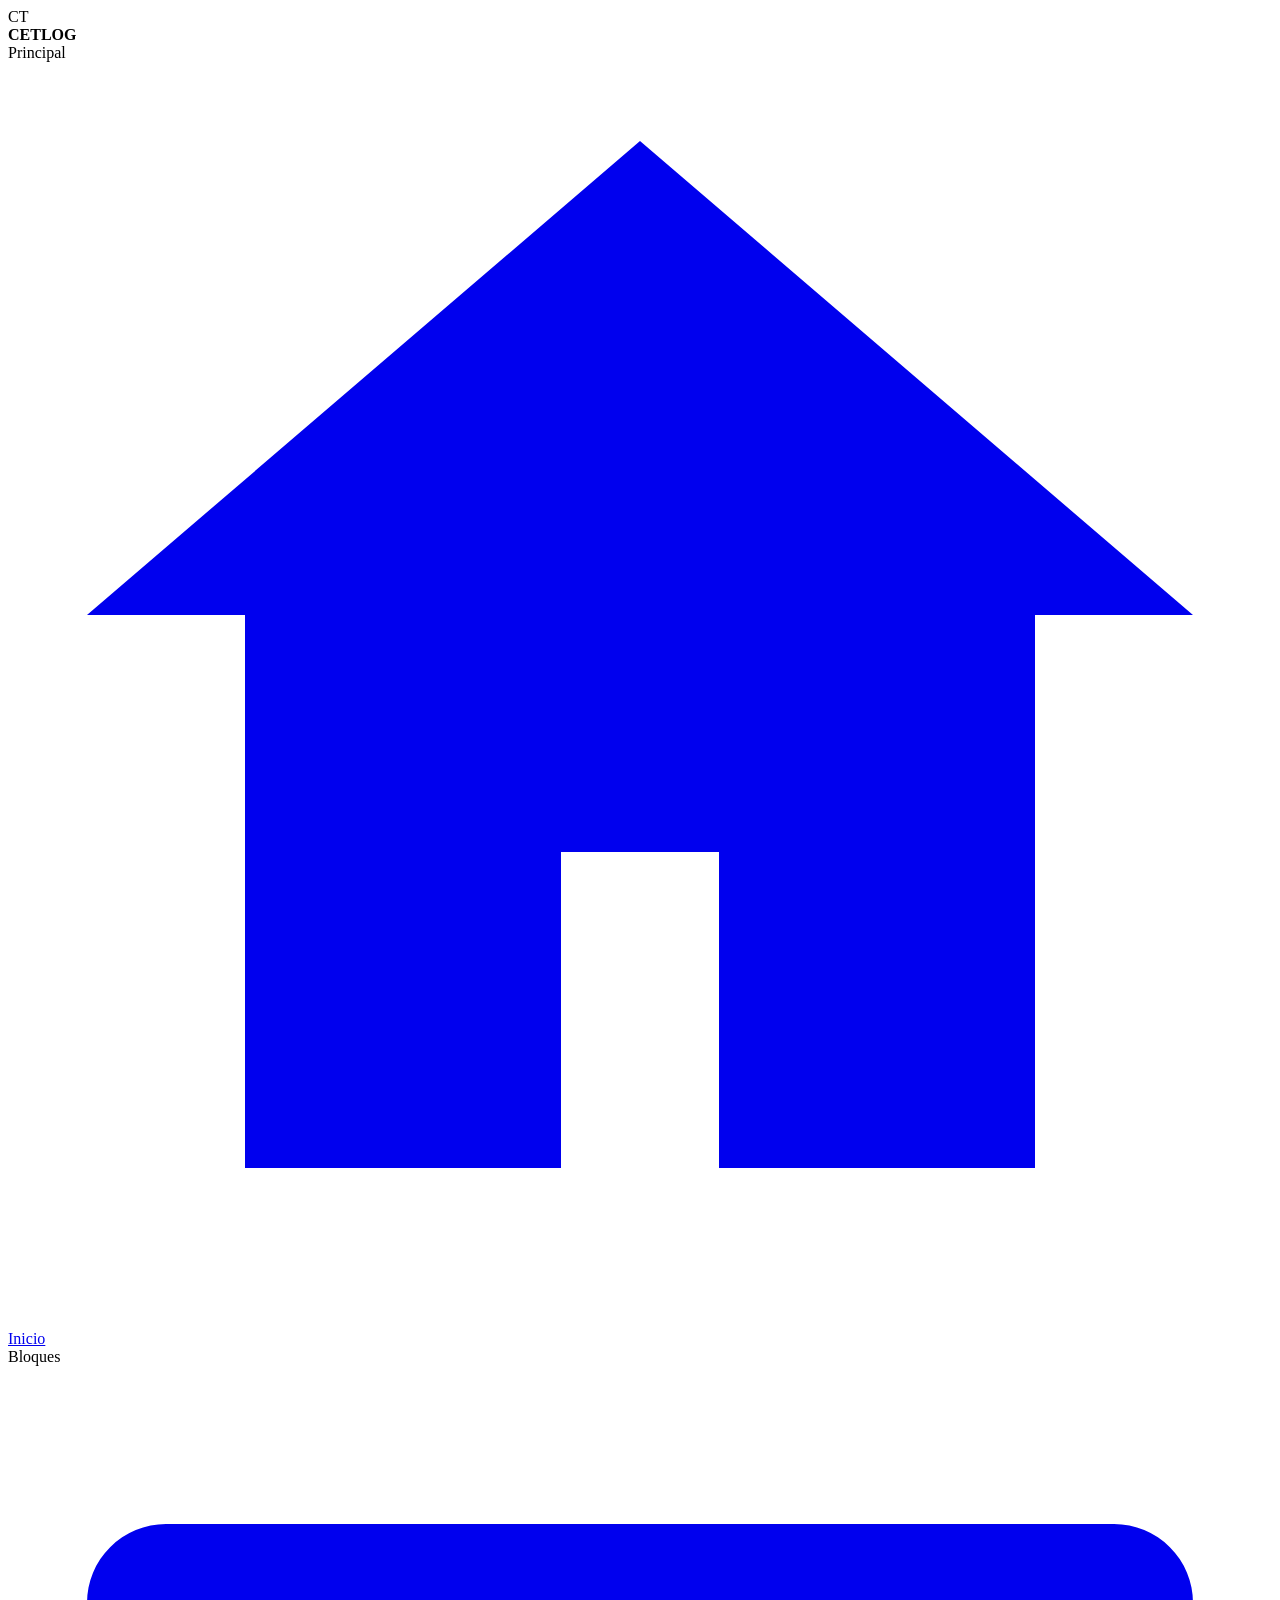
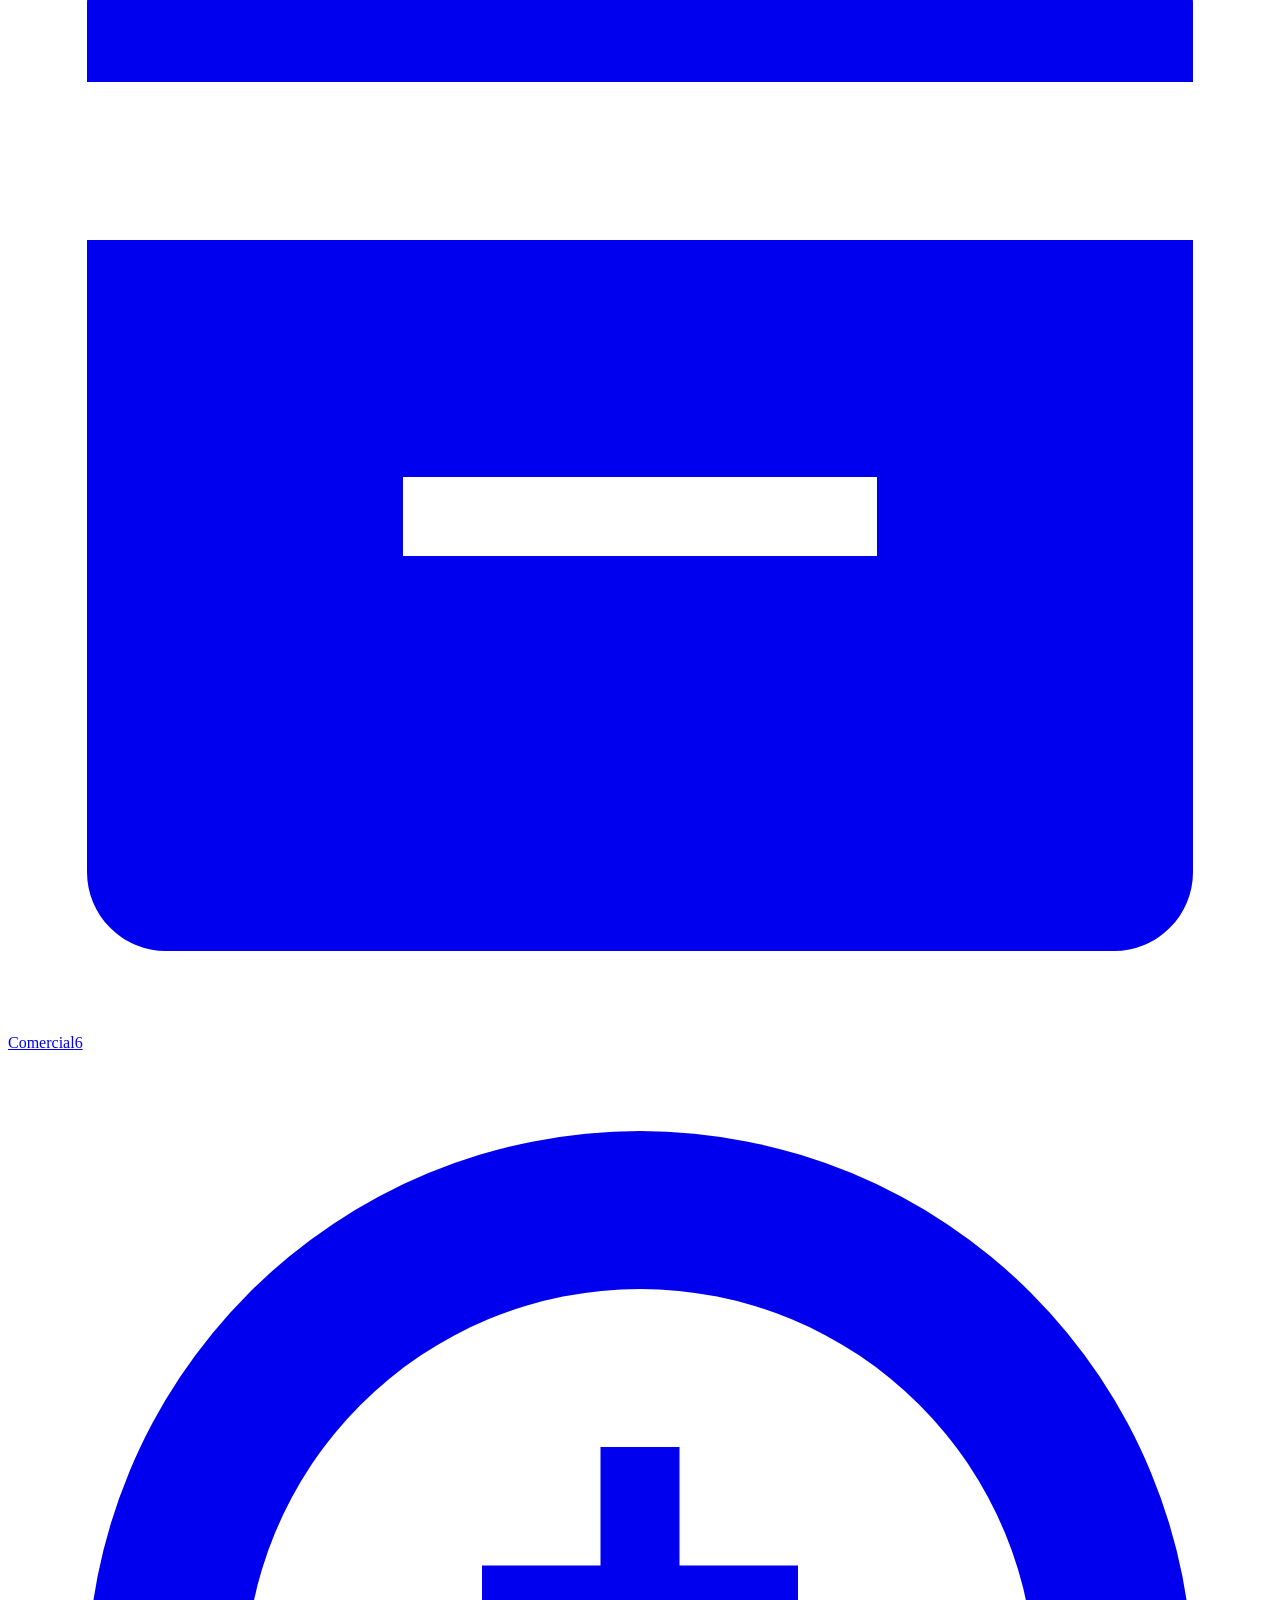
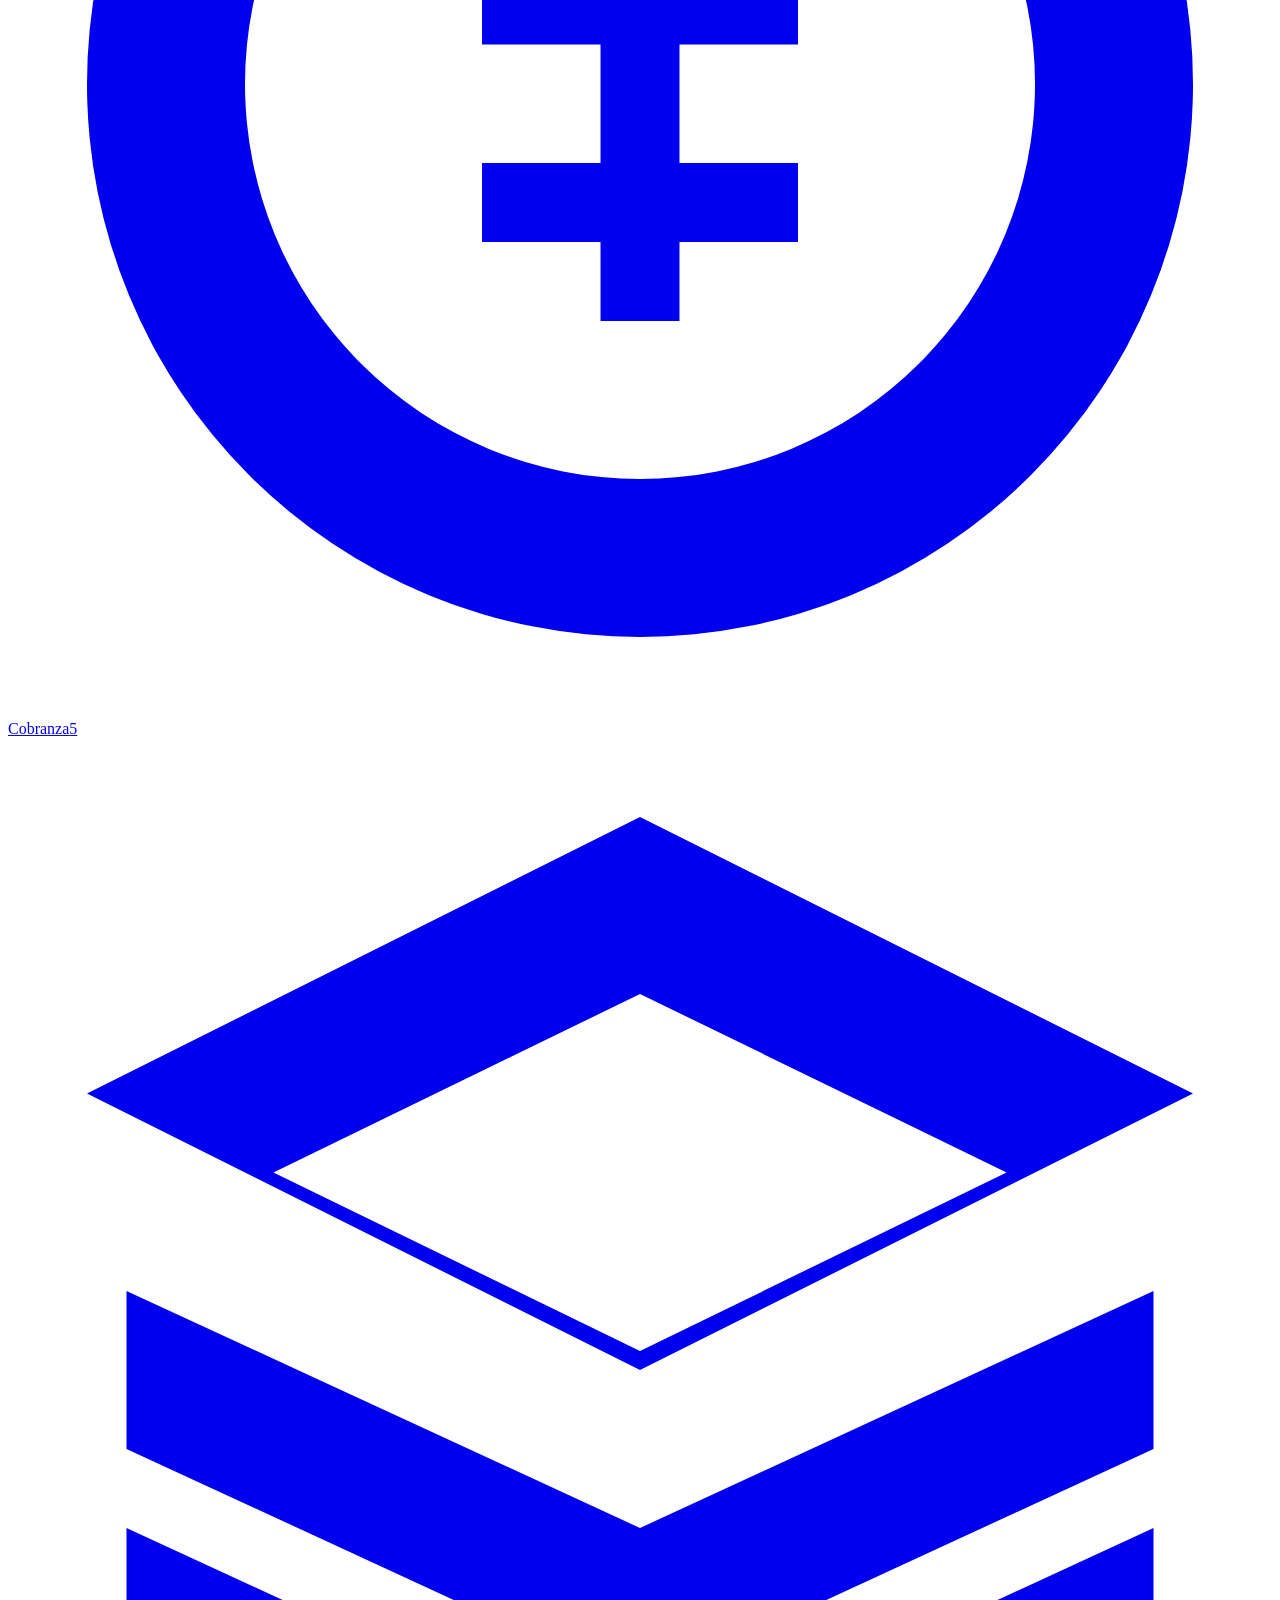
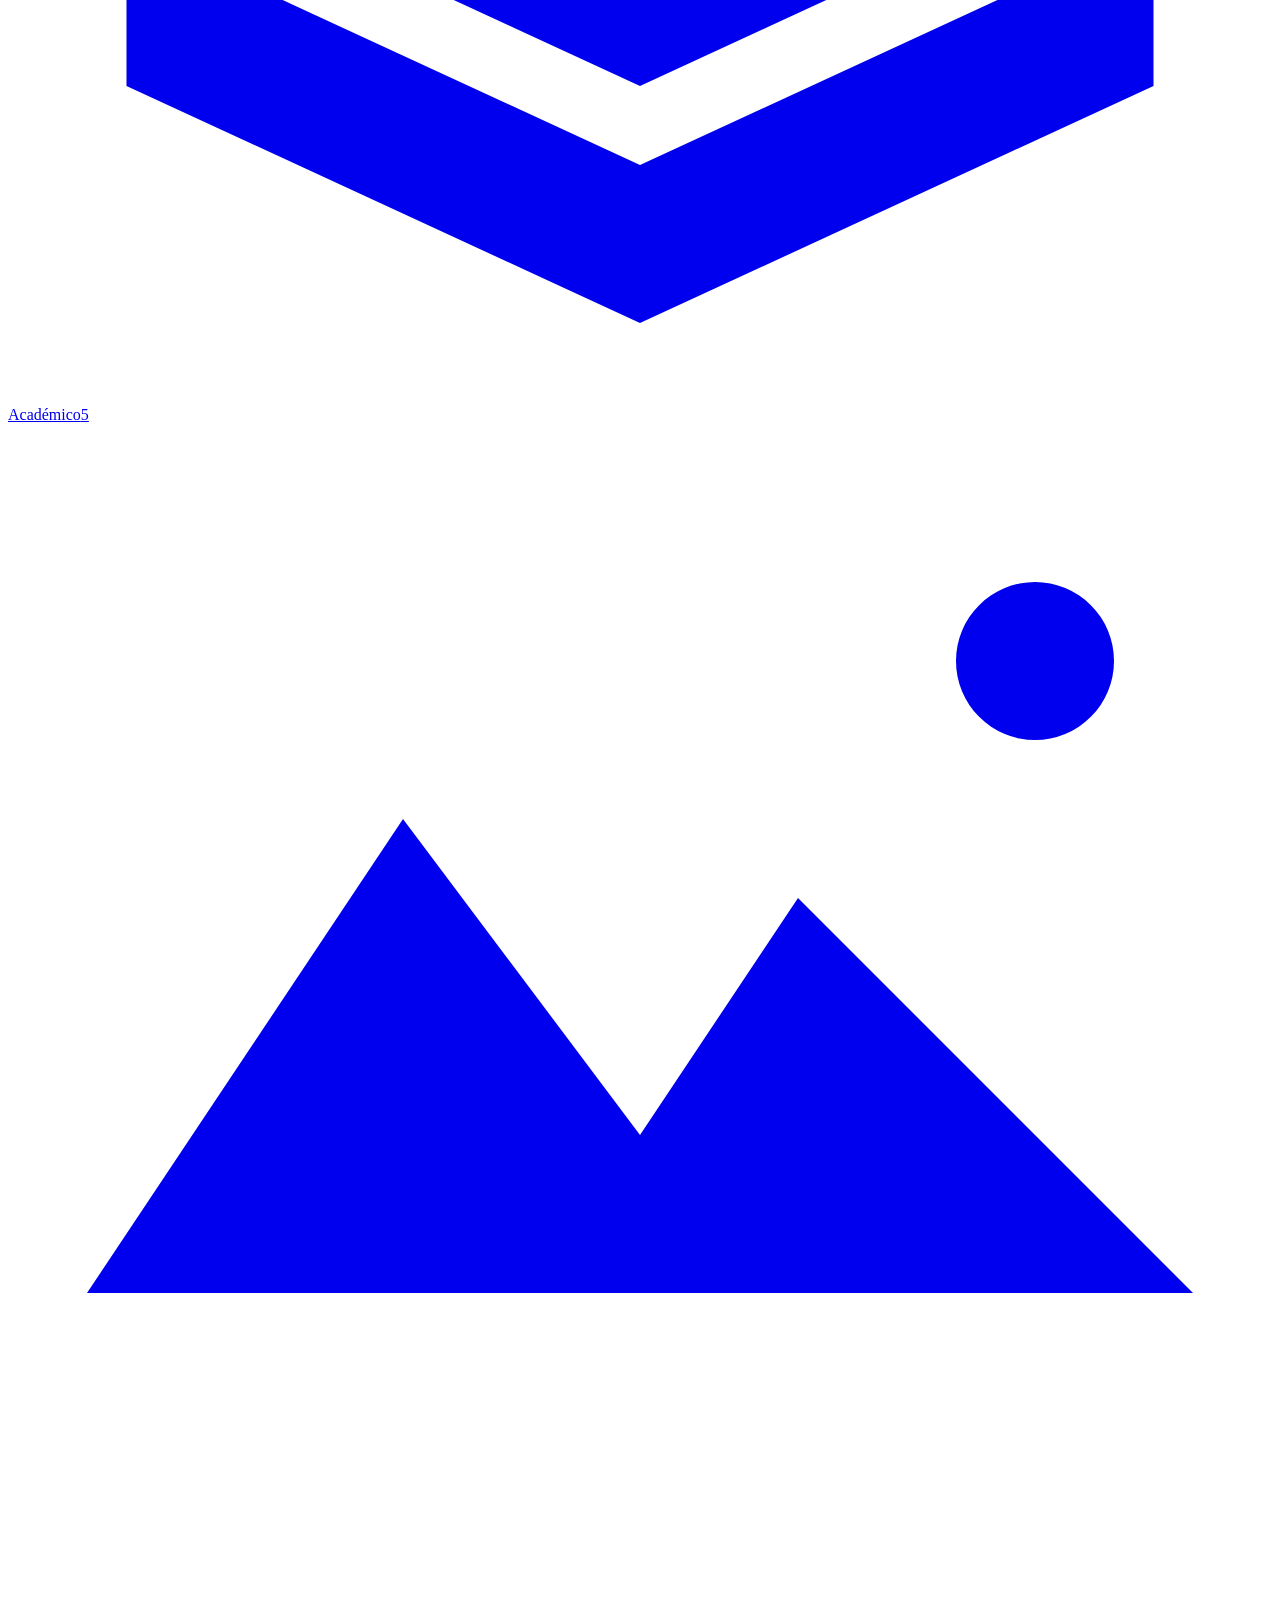
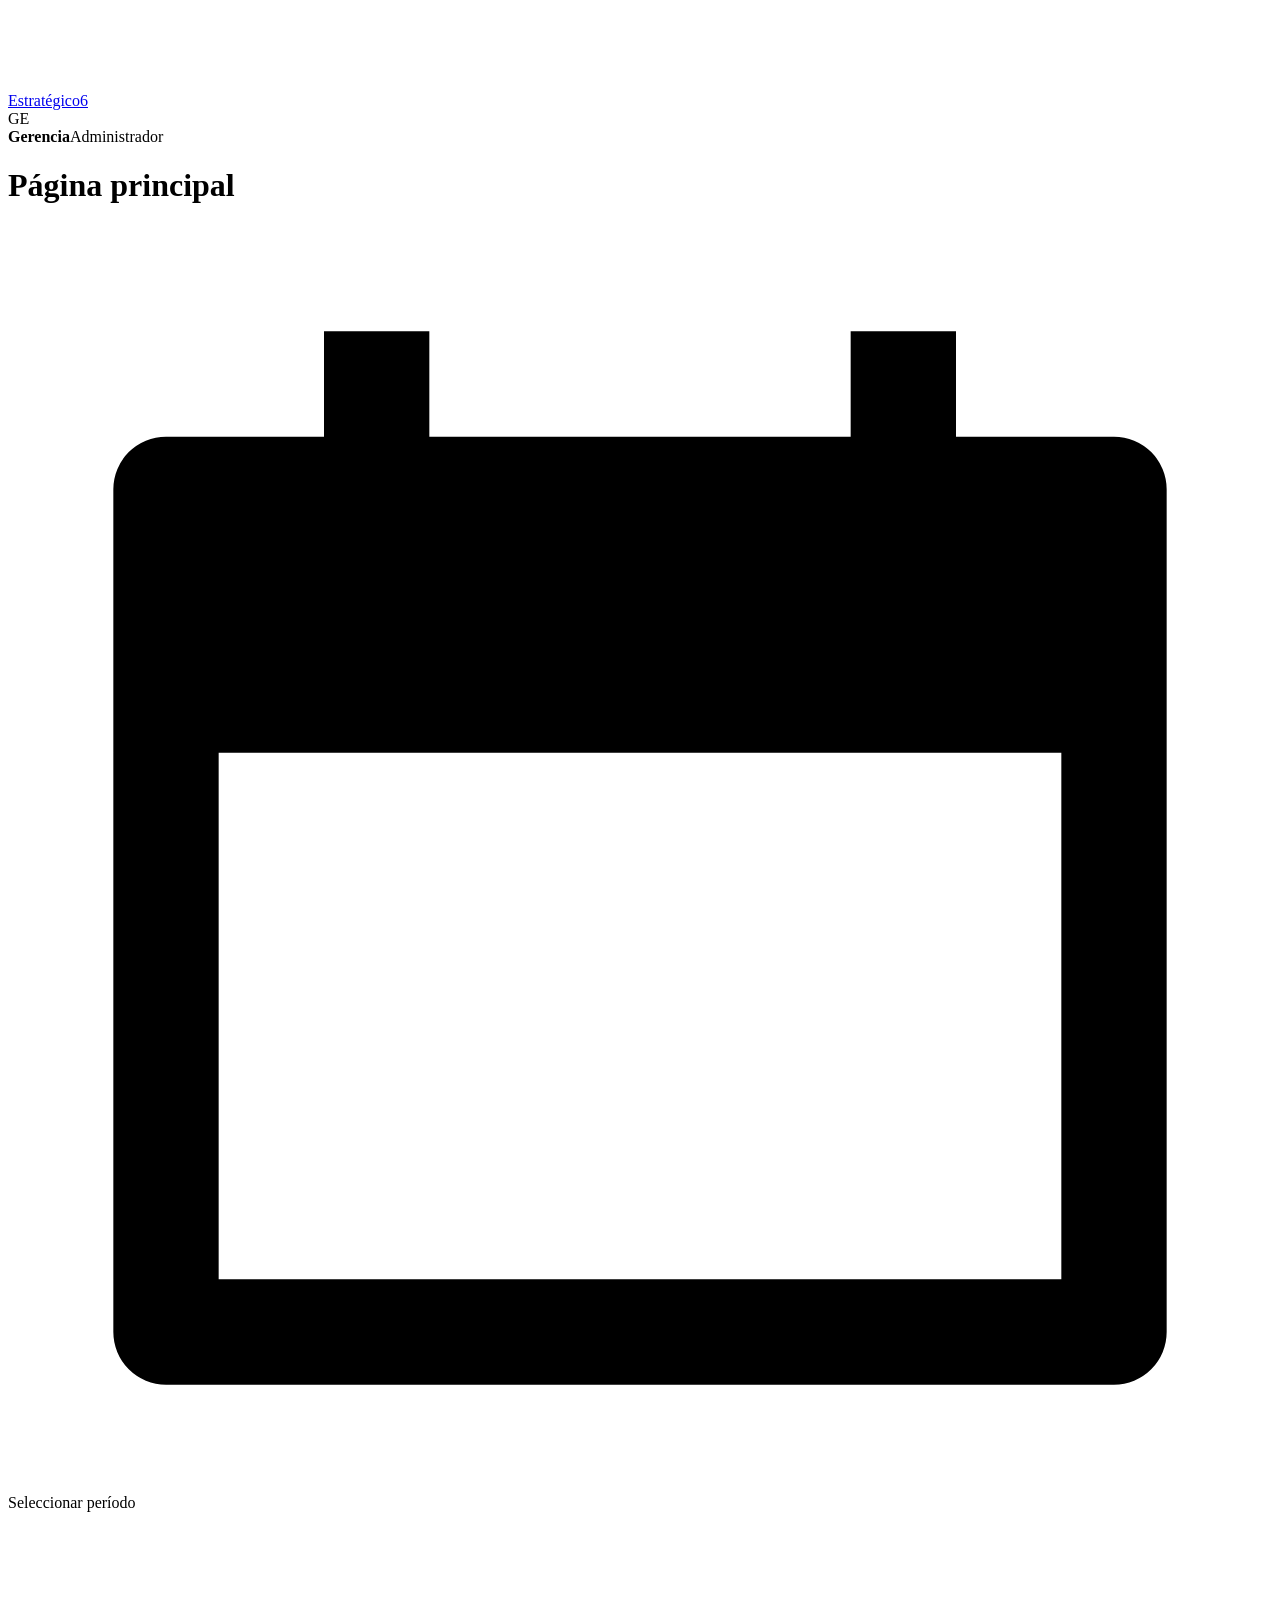
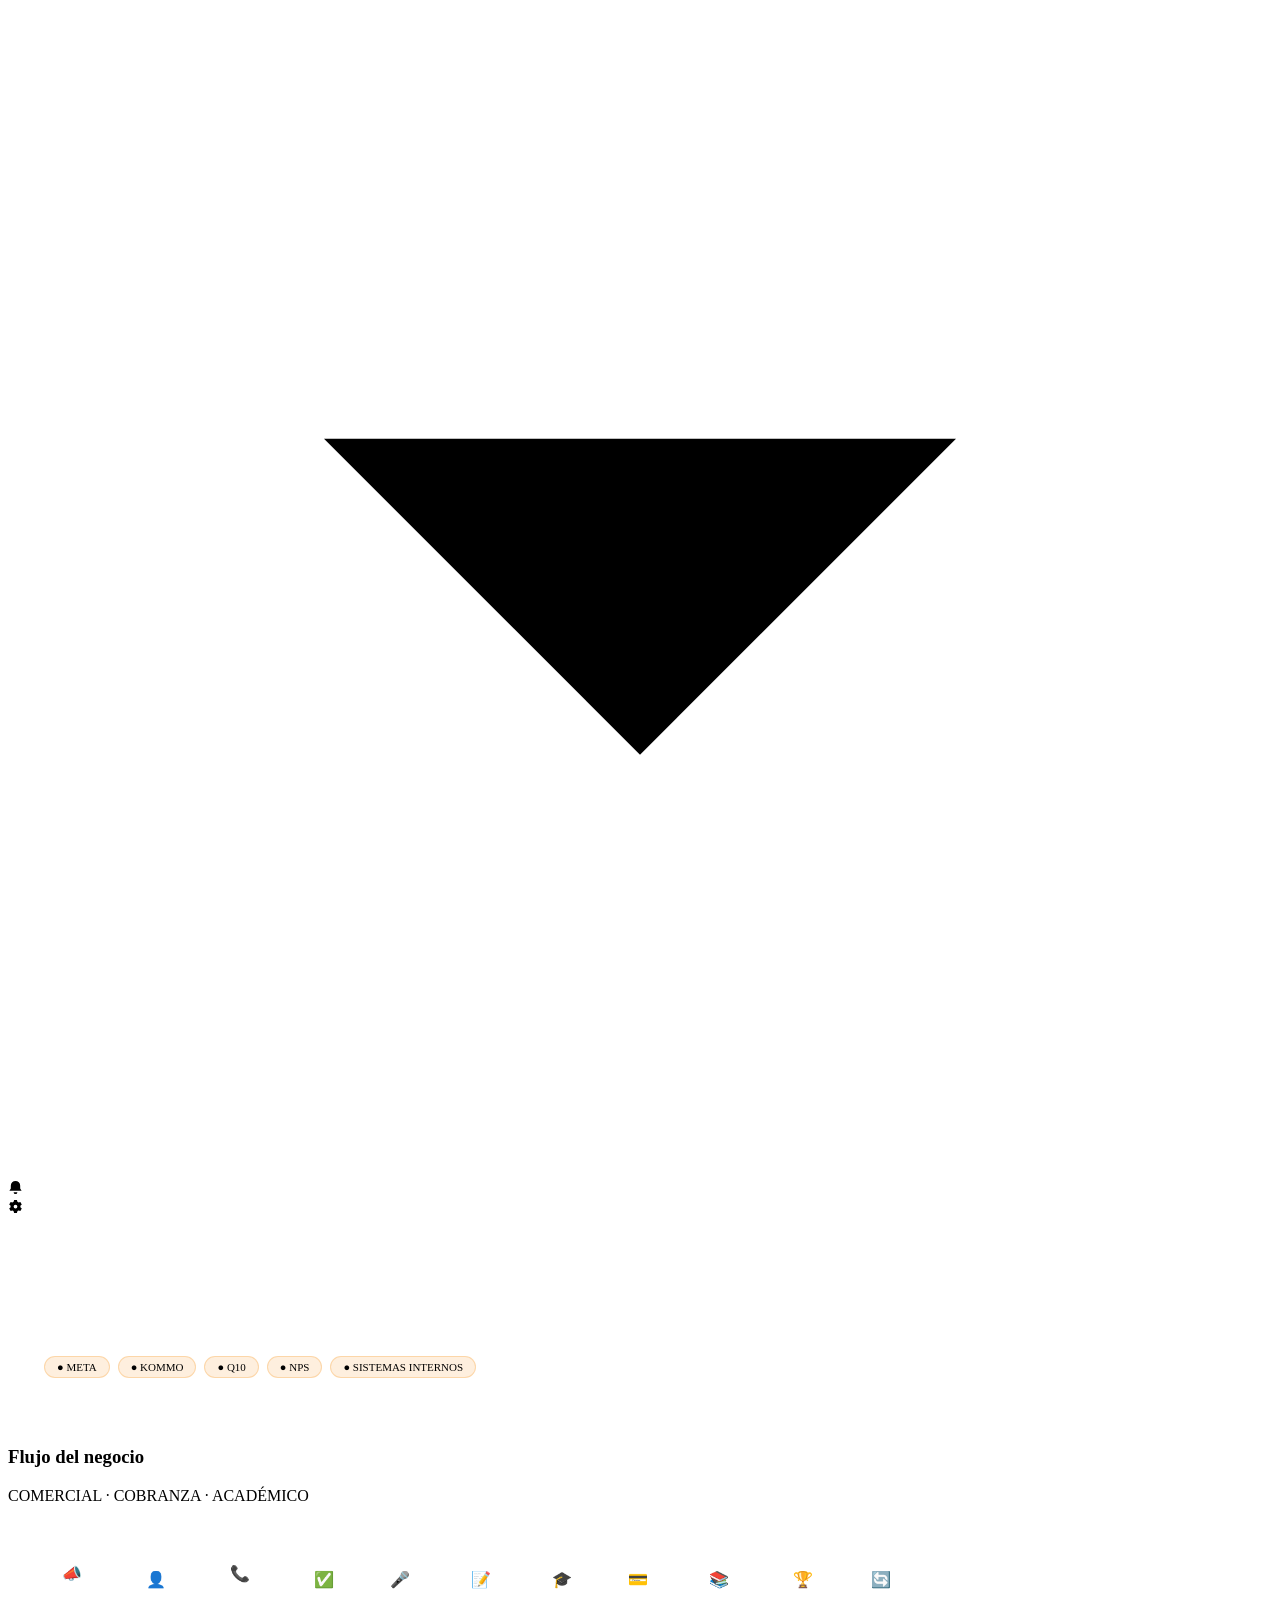
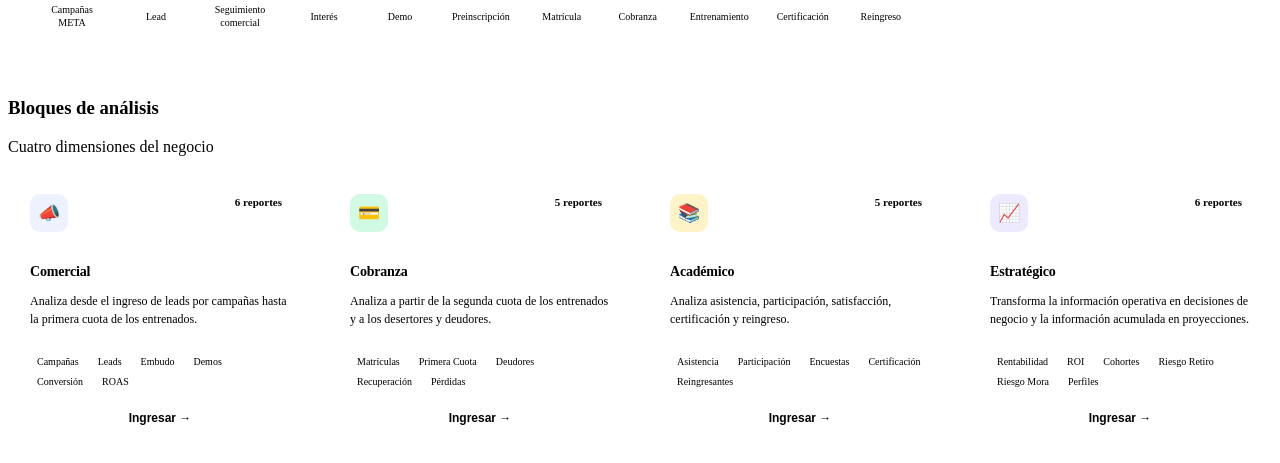
==== commit b964220b: "Add files via upload" ====
--- a/index.html
+++ b/index.html
@@ -3,955 +3,217 @@
 <head>
 <meta charset="UTF-8">
 <meta name="viewport" content="width=device-width, initial-scale=1.0">
-<title>Gestión de Pendientes</title>
+<title>Interfaz de reportes</title>
+<link href="https://fonts.googleapis.com/css2?family=Inter:wght@300;400;500;600;700&display=swap" rel="stylesheet">
+<link rel="stylesheet" href="cetlog_shared.css">
 <style>
-*{box-sizing:border-box;margin:0;padding:0;}
-:root{
-  --orange:#F97316;--orange-light:#FFF7ED;--orange-mid:#FDBA74;
-  --navy:#1E3A5F;--navy-light:#EEF3FA;--navy-mid:#2D5F9E;
-  --white:#fff;--gray-50:#F8FAFC;--gray-100:#F1F5F9;--gray-200:#E2E8F0;
-  --gray-400:#94A3B8;--gray-600:#475569;--gray-800:#1E293B;
-  --success:#16A34A;--success-bg:#F0FDF4;
-  --warn:#D97706;--warn-bg:#FFFBEB;
-  --danger:#DC2626;--danger-bg:#FEF2F2;
-  --radius:10px;--shadow:0 1px 3px rgba(0,0,0,.07);
-}
-body{font-family:-apple-system,BlinkMacSystemFont,'Segoe UI',sans-serif;background:var(--gray-50);min-height:100vh;}
-
-/* TOPBAR */
-.topbar{background:var(--navy);padding:0 20px;display:flex;align-items:center;justify-content:space-between;height:56px;border-bottom:3px solid var(--orange);position:sticky;top:0;z-index:50;}
-.logo{display:flex;align-items:center;gap:10px;}
-.logo-icon{width:36px;height:36px;background:var(--orange);border-radius:8px;display:flex;align-items:center;justify-content:center;font-weight:800;color:#fff;font-size:15px;flex-shrink:0;}
-.logo-text{color:#fff;font-size:15px;font-weight:600;display:none;}
-@media(min-width:500px){.logo-text{display:block;}}
-.nav-tabs{display:flex;gap:4px;margin-left:12px;}
-.nav-tab{padding:5px 12px;border-radius:6px;border:none;cursor:pointer;font-size:12px;font-weight:500;background:transparent;color:rgba(255,255,255,.6);transition:all .15s;}
-.nav-tab:hover{background:rgba(255,255,255,.1);color:#fff;}
-.nav-tab.active{background:var(--orange);color:#fff;}
-.user-badge{display:flex;align-items:center;gap:7px;color:rgba(255,255,255,.85);font-size:12px;}
-.avatar{width:28px;height:28px;border-radius:50%;background:var(--orange);display:flex;align-items:center;justify-content:center;font-size:10px;font-weight:700;color:#fff;flex-shrink:0;}
-.avatar.navy{background:var(--navy-mid);}
-
-/* CONTENT */
-.content{padding:20px;max-width:980px;margin:0 auto;}
-
-/* LOADING */
-.loading{display:flex;align-items:center;justify-content:center;padding:60px;flex-direction:column;gap:12px;color:var(--gray-400);}
-.spinner{width:32px;height:32px;border:3px solid var(--gray-200);border-top-color:var(--orange);border-radius:50%;animation:spin .7s linear infinite;}
-@keyframes spin{to{transform:rotate(360deg);}}
-
-/* STATS */
-.stats-grid{display:grid;grid-template-columns:repeat(3,1fr);gap:10px;margin-bottom:18px;}
-@media(min-width:600px){.stats-grid{grid-template-columns:repeat(4,1fr);}}
-.stat{background:#fff;border:0.5px solid var(--gray-200);border-radius:var(--radius);padding:12px 14px;box-shadow:var(--shadow);}
-.stat-label{font-size:10px;color:var(--gray-400);font-weight:600;text-transform:uppercase;letter-spacing:.7px;margin-bottom:4px;}
-.stat-val{font-size:24px;font-weight:700;color:var(--navy);}
-.stat-val.orange{color:var(--orange);}
-.stat-val.green{color:var(--success);}
-.stat-val.red{color:var(--danger);}
-
-/* ALERTS */
-.alert{display:flex;align-items:center;gap:8px;padding:10px 14px;border-radius:var(--radius);font-size:13px;margin-bottom:10px;}
-.alert.danger{background:var(--danger-bg);border:1px solid #FCA5A5;color:var(--danger);}
-.alert.warn{background:var(--warn-bg);border:1px solid #FDE68A;color:var(--warn);}
-
-/* CARD */
-.card{background:#fff;border:0.5px solid var(--gray-200);border-radius:var(--radius);box-shadow:var(--shadow);overflow:hidden;margin-bottom:14px;}
-.card-header{display:flex;align-items:center;justify-content:space-between;padding:12px 16px;background:var(--navy);color:#fff;}
-.card-header h3{font-size:13px;font-weight:600;}
-
-/* TABLE */
-.tbl-wrap{overflow-x:auto;}
-table{width:100%;border-collapse:collapse;font-size:12px;}
-thead tr{background:var(--gray-50);}
-th{padding:8px 10px;text-align:left;font-size:10px;font-weight:700;color:var(--gray-400);text-transform:uppercase;letter-spacing:.6px;border-bottom:1px solid var(--gray-200);white-space:nowrap;}
-td{padding:9px 10px;border-bottom:0.5px solid var(--gray-100);vertical-align:top;}
-tr:last-child td{border-bottom:none;}
-tr.done-row td{opacity:.5;}
-
-/* BADGES */
-.badge{display:inline-flex;align-items:center;padding:2px 8px;border-radius:10px;font-size:10px;font-weight:700;}
-.badge.pending{background:var(--warn-bg);color:var(--warn);}
-.badge.progress{background:var(--navy-light);color:var(--navy);}
-.badge.done{background:var(--success-bg);color:var(--success);}
-.topic-tag{background:var(--navy-light);color:var(--navy);padding:2px 7px;border-radius:8px;font-size:10px;font-weight:600;}
-.area-tag{font-size:11px;color:var(--gray-600);}
-.by-tag{font-size:10px;color:var(--gray-400);margin-top:2px;}
-.support-tag{font-size:10px;color:var(--orange);margin-top:2px;}
-
-/* PROGRESS */
-.prog-wrap{background:var(--gray-100);border-radius:3px;height:5px;width:70px;overflow:hidden;}
-.prog-fill{height:100%;border-radius:3px;transition:width .4s;}
-.prog-pct{font-size:10px;color:var(--gray-400);margin-top:2px;}
-
-/* BUTTONS */
-.btn{display:inline-flex;align-items:center;gap:3px;padding:5px 10px;border-radius:6px;border:none;cursor:pointer;font-size:11px;font-weight:600;transition:opacity .15s;white-space:nowrap;}
-.btn:hover{opacity:.82;}
-.btn.primary{background:var(--orange);color:#fff;}
-.btn.secondary{background:var(--navy-light);color:var(--navy);}
-.btn.danger{background:var(--danger-bg);color:var(--danger);}
-.btn.ghost{background:transparent;border:1px solid var(--gray-200);color:var(--gray-600);}
-.btn.note-btn{background:var(--warn-bg);color:var(--warn);border:1px solid #FDE68A;}
-.btn-row{display:flex;gap:4px;margin-top:5px;flex-wrap:wrap;}
-
-/* SELECT */
-.sel{font-size:11px;border:0.5px solid var(--gray-200);border-radius:5px;padding:4px 5px;background:#fff;color:var(--gray-800);cursor:pointer;}
-
-/* DATE */
-.date-ok{color:var(--gray-600);}
-.date-soon{color:var(--warn);font-weight:600;}
-.date-overdue{color:var(--danger);font-weight:600;}
-
-/* PROJECTS */
-.proj-card{background:#fff;border:0.5px solid var(--gray-200);border-radius:var(--radius);margin-bottom:10px;overflow:hidden;box-shadow:var(--shadow);}
-.proj-head{display:flex;align-items:center;justify-content:space-between;padding:12px 16px;cursor:pointer;border-left:4px solid var(--orange);}
-.proj-head:hover{background:var(--gray-50);}
-.proj-title{font-size:13px;font-weight:600;color:var(--navy);}
-.proj-meta{font-size:10px;color:var(--gray-400);margin-top:2px;}
-.proj-right{display:flex;align-items:center;gap:12px;}
-.proj-pct{font-size:18px;font-weight:700;color:var(--orange);}
-.proj-bar-wrap{width:80px;background:var(--gray-100);border-radius:4px;height:7px;overflow:hidden;}
-.proj-bar{height:100%;border-radius:4px;transition:width .4s;}
-.chevron{font-size:16px;color:var(--gray-400);transition:transform .2s;line-height:1;}
-.chevron.open{transform:rotate(90deg);}
-.phases-body{padding:0 16px 12px;border-top:1px solid var(--gray-100);}
-.phase-hdr,.phase-row{display:grid;grid-template-columns:26px 1fr 130px 100px 105px;gap:6px;align-items:center;padding:7px 0;border-bottom:0.5px solid var(--gray-100);font-size:12px;}
-.phase-hdr{font-size:10px;font-weight:700;color:var(--gray-400);text-transform:uppercase;letter-spacing:.5px;border-bottom:1px solid var(--gray-200);padding-top:10px;}
-.phase-row:last-child{border-bottom:none;}
-.phase-num{width:22px;height:22px;border-radius:50%;background:var(--orange-light);color:var(--orange);font-size:10px;font-weight:700;display:flex;align-items:center;justify-content:center;flex-shrink:0;}
-.phase-num.done{background:var(--success-bg);color:var(--success);}
-
-/* NOTE INLINE */
-.note-inline{margin-top:6px;background:var(--warn-bg);border:1px solid #FDE68A;border-radius:6px;padding:6px 9px;}
-.note-inline textarea{width:100%;border:none;background:transparent;font-size:11px;color:var(--gray-800);resize:none;min-height:44px;outline:none;font-family:inherit;line-height:1.5;}
-.note-save-btn{font-size:10px;margin-top:4px;}
-
-/* NOTE INDICATOR */
-.note-dot{display:inline-block;width:7px;height:7px;border-radius:50%;background:var(--warn);margin-left:4px;vertical-align:middle;}
-
-/* WORKERS GRID */
-.workers-grid{display:grid;grid-template-columns:1fr 1fr;gap:12px;margin-bottom:18px;}
-@media(max-width:500px){.workers-grid{grid-template-columns:1fr;}}
-.worker-card{background:#fff;border:0.5px solid var(--gray-200);border-radius:var(--radius);padding:14px;cursor:pointer;transition:all .15s;box-shadow:var(--shadow);}
-.worker-card:hover{border-color:var(--orange);box-shadow:0 4px 12px rgba(249,115,22,.12);}
-.worker-info{display:flex;align-items:center;gap:8px;margin-bottom:8px;}
-.worker-meta{display:flex;gap:12px;font-size:11px;color:var(--gray-600);flex-wrap:wrap;}
-
-/* WORKER TABS */
-.wtabs{display:flex;gap:6px;margin-bottom:14px;flex-wrap:wrap;}
-.wtab{display:flex;align-items:center;gap:6px;padding:6px 12px;border-radius:8px;border:1px solid var(--gray-200);background:#fff;cursor:pointer;font-size:12px;font-weight:500;color:var(--gray-600);transition:all .15s;}
-.wtab.active{background:var(--navy);color:#fff;border-color:var(--navy);}
-.wtab:hover:not(.active){border-color:var(--orange);color:var(--orange);}
-
-/* SECTION */
-.sec{display:flex;align-items:center;justify-content:space-between;margin:18px 0 10px;}
-.sec-title{font-size:10px;font-weight:700;color:var(--gray-400);text-transform:uppercase;letter-spacing:1px;}
-.empty{padding:24px;text-align:center;color:var(--gray-400);font-size:12px;}
-
-/* COMPLETED TOGGLE */
-.toggle-comp{background:none;border:1px solid var(--gray-200);border-radius:7px;padding:6px 12px;font-size:11px;color:var(--gray-600);cursor:pointer;margin-top:10px;}
-.toggle-comp:hover{border-color:var(--gray-400);}
-
-/* MODAL */
-.modal-overlay{position:fixed;inset:0;background:rgba(15,25,50,.5);display:flex;align-items:center;justify-content:center;z-index:200;padding:16px;}
-.modal{background:#fff;border-radius:14px;padding:22px;width:100%;max-width:460px;max-height:92vh;overflow-y:auto;box-shadow:0 20px 60px rgba(0,0,0,.2);}
-.modal-title{font-size:15px;font-weight:700;color:var(--navy);margin-bottom:16px;display:flex;justify-content:space-between;align-items:center;}
-.close-btn{background:none;border:none;cursor:pointer;font-size:20px;color:var(--gray-400);line-height:1;padding:0;}
-.form-row{margin-bottom:12px;}
-.form-label{font-size:11px;font-weight:700;color:var(--gray-600);margin-bottom:4px;display:block;}
-.form-input{width:100%;padding:8px 10px;border:1px solid var(--gray-200);border-radius:7px;font-size:13px;color:var(--gray-800);outline:none;transition:border-color .15s;font-family:inherit;}
-.form-input:focus{border-color:var(--navy-mid);}
-.form-grid{display:grid;grid-template-columns:1fr 1fr;gap:10px;}
-.submit-btn{width:100%;background:var(--navy);color:#fff;border:none;border-radius:8px;padding:10px;font-size:13px;font-weight:700;cursor:pointer;margin-top:4px;transition:opacity .15s;}
-.submit-btn:hover{opacity:.85;}
-
-/* TOAST */
-.toast{position:fixed;bottom:18px;right:18px;background:var(--navy);color:#fff;padding:11px 16px;border-radius:10px;font-size:12px;border-left:4px solid var(--orange);z-index:300;max-width:300px;box-shadow:0 8px 24px rgba(0,0,0,.2);animation:slideUp .3s ease;}
-@keyframes slideUp{from{transform:translateY(16px);opacity:0;}to{transform:translateY(0);opacity:1;}}
-
-/* LOGIN */
-.login-wrap{min-height:100vh;background:var(--navy);display:flex;align-items:center;justify-content:center;padding:20px;}
-.login-card{background:#fff;border-radius:16px;padding:30px;width:100%;max-width:320px;box-shadow:0 20px 60px rgba(0,0,0,.3);}
-.login-logo{width:52px;height:52px;background:var(--navy);border-radius:12px;display:flex;align-items:center;justify-content:center;font-weight:800;color:#fff;font-size:20px;margin:0 auto 10px;border-bottom:3px solid var(--orange);}
-.login-title{text-align:center;font-size:17px;font-weight:700;color:var(--navy);margin-bottom:3px;}
-.login-sub{text-align:center;font-size:11px;color:var(--gray-400);margin-bottom:20px;}
-.user-btn{display:flex;align-items:center;gap:10px;padding:10px 12px;border:1.5px solid var(--gray-200);border-radius:10px;background:#fff;cursor:pointer;width:100%;margin-bottom:7px;transition:all .15s;text-align:left;}
-.user-btn:hover{border-color:var(--orange);background:var(--orange-light);}
-.user-btn-name{font-size:13px;font-weight:600;color:var(--navy);}
-.user-btn-role{font-size:10px;color:var(--gray-400);}
+  .hero { background: linear-gradient(135deg, var(--navy) 0%, #252D7A 100%); border-radius: 14px; padding: 32px 36px; margin-bottom: 28px; position: relative; overflow: hidden; }
+  .hero::before { content: ''; position: absolute; right: -40px; top: -40px; width: 220px; height: 220px; background: var(--orange); border-radius: 50%; opacity: 0.06; }
+  .hero::after { content: ''; position: absolute; right: 60px; bottom: -60px; width: 140px; height: 140px; background: var(--orange); border-radius: 50%; opacity: 0.04; }
+  .hero-label { font-size: 10px; font-weight: 600; color: var(--orange); text-transform: uppercase; letter-spacing: 0.12em; margin-bottom: 10px; }
+  .hero h2 { font-size: 26px; font-weight: 700; color: white; letter-spacing: -0.5px; margin-bottom: 8px; line-height: 1.2; }
+  .hero p { color: #ffffffa0; font-size: 13px; max-width: 540px; line-height: 1.6; margin-bottom: 20px; }
+  .hero-chips { display: flex; gap: 8px; flex-wrap: wrap; }
+  .hero-chip { background: #ffffff14; border: 1px solid #ffffff20; color: #ffffffc0; font-size: 11px; font-weight: 500; padding: 4px 12px; border-radius: 20px; }
+  .hero-chip.orange { background: #F68A0A22; border-color: #F68A0A40; color: var(--orange); }
+
+  .kpi-strip { display: grid; grid-template-columns: repeat(6, 1fr); gap: 12px; margin-bottom: 4px; }
+  .kpi-card { background: var(--card); border: 1px solid var(--border); border-radius: 10px; padding: 16px; cursor: pointer; transition: all 0.15s; text-decoration: none; color: inherit; display: block; }
+  .kpi-card:hover { border-color: var(--navy); box-shadow: 0 4px 16px #1D245C0f; transform: translateY(-1px); }
+  .kpi-icon { width: 32px; height: 32px; border-radius: 8px; display: flex; align-items: center; justify-content: center; margin-bottom: 12px; font-size: 15px; }
+  .kpi-card h4 { font-size: 12px; font-weight: 600; color: var(--text); margin-bottom: 3px; }
+  .kpi-card p { font-size: 11px; color: var(--muted); line-height: 1.4; }
+  .kpi-card .kpi-bar { height: 2px; background: var(--border); border-radius: 1px; margin-top: 12px; }
+  .kpi-card .kpi-bar-fill { height: 100%; border-radius: 1px; width: 0; transition: width 0.8s ease; }
+
+  .flow-section { background: var(--card); border: 1px solid var(--border); border-radius: 14px; padding: 28px 32px; margin-bottom: 4px; }
+  .flow-label { font-size: 10px; font-weight: 600; color: var(--muted); text-transform: uppercase; letter-spacing: 0.1em; margin-bottom: 20px; }
+  .flow-track { display: flex; align-items: center; gap: 0; overflow-x: auto; padding-bottom: 4px; }
+  .flow-node { display: flex; flex-direction: column; align-items: center; flex-shrink: 0; }
+  .flow-step { display: flex; flex-direction: column; align-items: center; gap: 6px; }
+  .flow-bubble { width: 48px; height: 48px; border-radius: 50%; display: flex; align-items: center; justify-content: center; font-size: 16px; border: 2px solid var(--border); background: var(--bg); transition: all 0.2s; cursor: pointer; }
+  .flow-bubble:hover { border-color: var(--navy); transform: scale(1.08); }
+  .flow-bubble.highlight { border-color: var(--orange); background: var(--orange-light); }
+  .flow-label-text { font-size: 10px; font-weight: 500; color: var(--muted); text-align: center; max-width: 64px; line-height: 1.3; }
+  .flow-connector { width: 28px; height: 2px; background: var(--border); flex-shrink: 0; position: relative; margin-bottom: 24px; }
+  .flow-connector::after { content: ''; position: absolute; right: -4px; top: -3px; width: 0; height: 0; border-top: 4px solid transparent; border-bottom: 4px solid transparent; border-left: 5px solid var(--border); }
+
+  .blocks-grid { display: grid; grid-template-columns: repeat(4, 1fr); gap: 16px; }
+  .block-card { background: var(--card); border: 1px solid var(--border); border-radius: 12px; padding: 22px; cursor: pointer; transition: all 0.15s; display: flex; flex-direction: column; gap: 14px; text-decoration: none; color: inherit; }
+  .block-card:hover { box-shadow: 0 8px 24px #1D245C12; transform: translateY(-2px); }
+  .block-card:hover .block-btn { background: var(--navy); color: white; border-color: var(--navy); }
+  .block-header { display: flex; align-items: flex-start; justify-content: space-between; }
+  .block-icon { width: 38px; height: 38px; border-radius: 10px; display: flex; align-items: center; justify-content: center; font-size: 18px; }
+  .block-count { font-size: 11px; font-weight: 600; color: var(--muted); background: var(--bg); border: 1px solid var(--border); border-radius: 5px; padding: 2px 8px; }
+  .block-body h4 { font-size: 14px; font-weight: 700; color: var(--text); margin-bottom: 5px; letter-spacing: -0.2px; }
+  .block-body p { font-size: 12px; color: var(--muted); line-height: 1.5; }
+  .block-reports { display: flex; flex-wrap: wrap; gap: 5px; }
+  .report-tag { font-size: 10px; font-weight: 500; color: var(--muted); background: var(--bg); border: 1px solid var(--border); border-radius: 4px; padding: 2px 7px; }
+  .block-btn { display: flex; align-items: center; justify-content: center; gap: 5px; border: 1px solid var(--border); border-radius: 7px; padding: 8px; font-size: 12px; font-weight: 600; color: var(--text); background: var(--bg); cursor: pointer; transition: all 0.15s; width: 100%; }
+
+  .alerts-grid { display: grid; grid-template-columns: repeat(2, 1fr); gap: 12px; }
+  .alert-card { background: var(--card); border: 1px solid var(--border); border-radius: 10px; padding: 16px 18px; display: flex; gap: 14px; align-items: flex-start; cursor: pointer; transition: all 0.15s; }
+  .alert-card:hover { border-color: var(--navy); box-shadow: 0 4px 14px #1D245C0a; }
+  .alert-dot { width: 8px; height: 8px; border-radius: 50%; flex-shrink: 0; margin-top: 5px; }
+  .alert-body { flex: 1; }
+  .alert-type { font-size: 9px; font-weight: 700; text-transform: uppercase; letter-spacing: 0.1em; margin-bottom: 4px; }
+  .alert-body h5 { font-size: 13px; font-weight: 600; color: var(--text); margin-bottom: 3px; }
+  .alert-body p { font-size: 11px; color: var(--muted); line-height: 1.4; }
+  .alert-meta { font-size: 10px; color: var(--muted); margin-top: 8px; display: flex; gap: 8px; align-items: center; }
+  .alert-badge { font-size: 9px; font-weight: 600; padding: 2px 7px; border-radius: 4px; }
 </style>
 </head>
 <body>
+<div class="layout">
+
+  <aside class="sidebar">
+    <div class="sidebar-logo">
+      <div class="logo-mark">CT</div>
+      <div class="logo-text"><strong>CETLOG</strong><span></span></div>
+    </div>
+    <div class="sidebar-section">
+      <div class="sidebar-section-label">Principal</div>
+      <a class="nav-item active" href="index.html">
+        <svg class="nav-icon" viewBox="0 0 16 16" fill="currentColor"><path d="M8 1L1 7h2v7h4v-4h2v4h4V7h2L8 1z"/></svg>
+        Inicio
+      </a>
+    </div>
+    <div class="sidebar-section">
+      <div class="sidebar-section-label">Bloques</div>
+      <a class="nav-item" href="cetlog_comercial.html">
+        <svg class="nav-icon" viewBox="0 0 16 16" fill="currentColor"><path d="M2 2h12a1 1 0 0 1 1 1v1H1V3a1 1 0 0 1 1-1zm-1 4h14v8a1 1 0 0 1-1 1H2a1 1 0 0 1-1-1V6zm4 3v1h6V9H5z"/></svg>
+        Comercial<span class="nav-badge">6</span>
+      </a>
+      <a class="nav-item" href="cetlog_cobranza.html">
+        <svg class="nav-icon" viewBox="0 0 16 16" fill="currentColor"><path d="M8 1a7 7 0 1 1 0 14A7 7 0 0 1 8 1zm0 2a5 5 0 1 0 0 10A5 5 0 0 0 8 3zm.5 2v1.5H10v1H8.5V9H10v1H8.5V11h-1v-1H6V9h1.5V7.5H6v-1h1.5V5h1z"/></svg>
+        Cobranza<span class="nav-badge">5</span>
+      </a>
+      <a class="nav-item" href="cetlog_academico.html">
+        <svg class="nav-icon" viewBox="0 0 16 16" fill="currentColor"><path d="M8 1l7 3.5-7 3.5-7-3.5L8 1zm0 2.24L3.36 5.5 8 7.76 12.64 5.5 8 3.24zM1.5 7l6.5 3 6.5-3V9L8 12 1.5 9V7zm0 3l6.5 3 6.5-3v2L8 15l-6.5-3v-2z"/></svg>
+        Académico<span class="nav-badge">5</span>
+      </a>
+      <a class="nav-item" href="cetlog_estrategico.html">
+        <svg class="nav-icon" viewBox="0 0 16 16" fill="currentColor"><path d="M1 11l4-6 3 4 2-3 5 5H1zm13-8a1 1 0 1 1-2 0 1 1 0 0 1 2 0z"/></svg>
+        Estratégico<span class="nav-badge">6</span>
+      </a>
+    </div>
+    <div class="sidebar-bottom">
+      <div class="user-pill">
+        <div class="avatar">GE</div>
+        <div class="user-info"><strong>Gerencia</strong><span>Administrador</span></div>
+      </div>
+    </div>
+  </aside>
+
+  <div class="main">
+    <header class="topbar">
+      <div class="topbar-title">
+        <h1>Página principal</h1>
+        
+      </div>
+      <div class="topbar-actions">
+        <div class="period-selector">
+          <svg viewBox="0 0 12 12" fill="currentColor"><path d="M3 1v1H1.5A.5.5 0 0 0 1 2.5v8a.5.5 0 0 0 .5.5h9a.5.5 0 0 0 .5-.5v-8a.5.5 0 0 0-.5-.5H9V1H8v1H4V1H3zm-1 4h8v5H2V5z"/></svg>
+          Seleccionar período
+          <svg viewBox="0 0 12 12" fill="currentColor"><path d="M3 5l3 3 3-3"/></svg>
+        </div>
+        <div class="icon-btn" data-tip="Notificaciones">
+          <div class="notif-dot"></div>
+          <svg width="15" height="15" viewBox="0 0 16 16" fill="currentColor"><path d="M8 1a5 5 0 0 0-5 5v3l-1.5 2.5h13L13 9V6a5 5 0 0 0-5-5zm0 14a2 2 0 0 0 2-2H6a2 2 0 0 0 2 2z"/></svg>
+        </div>
+        <div class="icon-btn" data-tip="Configuración">
+          <svg width="15" height="15" viewBox="0 0 16 16" fill="currentColor"><path d="M6.5 1h3l.5 2a5 5 0 0 1 1.2.7l2-.5 1.5 2.6-1.5 1.4a5 5 0 0 1 0 1.6l1.5 1.4-1.5 2.6-2-.5A5 5 0 0 1 10 13l-.5 2h-3L6 13a5 5 0 0 1-1.2-.7l-2 .5L1.3 10.2l1.5-1.4a5 5 0 0 1 0-1.6L1.3 5.8 2.8 3.2l2 .5A5 5 0 0 1 6 3L6.5 1zM8 6a2 2 0 1 0 0 4 2 2 0 0 0 0-4z"/></svg>
+        </div>
+      </div>
+    </header>
+
+    <div class="content">
+
+      <div class="hero">
+               <h2>Visión completa del negocio</h2>
+        <p>Plataforma centralizada para el análisis comercial, financiero, académico y estratégico.</p>
+        <div class="hero-chips">
+          <div class="hero-chip orange">● META</div>
+          <div class="hero-chip orange">● KOMMO</div>
+          <div class="hero-chip orange">● Q10</div>
+          <div class="hero-chip orange">● NPS</div>
+          <div class="hero-chip orange">● SISTEMAS INTERNOS</div>
+        </div>
+      </div>
+
+      
+      <div class="section-header" style="margin-top:36px;">
+        <h3>Flujo del negocio</h3>
+        <p>COMERCIAL · COBRANZA · ACADÉMICO</p>
+      </div>
+      <div class="flow-section">
+                <div class="flow-track">
+          <div class="flow-node"><div class="flow-step"><div class="flow-bubble highlight" data-tip="META Ads"><span>📣</span></div><div class="flow-label-text">Campañas META</div></div></div>
+          <div class="flow-connector"></div>
+          <div class="flow-node"><div class="flow-step"><div class="flow-bubble" data-tip="Kommo CRM"><span>👤</span></div><div class="flow-label-text">Lead</div></div></div>
+          <div class="flow-connector"></div>
+          <div class="flow-node"><div class="flow-step"><div class="flow-bubble" data-tip="Kommo + Control"><span>📞</span></div><div class="flow-label-text">Seguimiento comercial</div></div></div>
+          <div class="flow-connector"></div>
+          <div class="flow-node"><div class="flow-step"><div class="flow-bubble" data-tip="Kommo"><span>✅</span></div><div class="flow-label-text">Interés</div></div></div>
+          <div class="flow-connector"></div>
+          <div class="flow-node"><div class="flow-step"><div class="flow-bubble" data-tip="Lista de asistentes"><span>🎤</span></div><div class="flow-label-text">Demo</div></div></div>
+          <div class="flow-connector"></div>
+          <div class="flow-node"><div class="flow-step"><div class="flow-bubble" data-tip="Q10"><span>📝</span></div><div class="flow-label-text">Preinscripción</div></div></div>
+          <div class="flow-connector"></div>
+          <div class="flow-node"><div class="flow-step"><div class="flow-bubble" data-tip="Q10"><span>🎓</span></div><div class="flow-label-text">Matrícula</div></div></div>
+          <div class="flow-connector"></div>
+          <div class="flow-node"><div class="flow-step"><div class="flow-bubble" data-tip="Q10 + Cobranza"><span>💳</span></div><div class="flow-label-text">Cobranza</div></div></div>
+          <div class="flow-connector"></div>
+          <div class="flow-node"><div class="flow-step"><div class="flow-bubble" data-tip="Q10 + Sistema"><span>📚</span></div><div class="flow-label-text">Entrenamiento</div></div></div>
+          <div class="flow-connector"></div>
+          <div class="flow-node"><div class="flow-step"><div class="flow-bubble" data-tip="Q10"><span>🏆</span></div><div class="flow-label-text">Certificación</div></div></div>
+          <div class="flow-connector"></div>
+          <div class="flow-node"><div class="flow-step"><div class="flow-bubble highlight" data-tip="Q10 + Kommo"><span>🔄</span></div><div class="flow-label-text">Reingreso</div></div></div>
+        </div>
+      </div>
+
+      <div class="section-header" style="margin-top:36px;">
+        <h3>Bloques de análisis</h3>
+        <p>Cuatro dimensiones del negocio</p>
+      </div>
+      <div class="blocks-grid">
+
+        <a class="block-card" href="cetlog_comercial.html">
+          <div class="block-header"><div class="block-icon" style="background:#EEF2FF;">📣</div><div class="block-count">6 reportes</div></div>
+          <div class="block-body"><h4>Comercial</h4><p>Analiza desde el ingreso de leads por campañas hasta la primera cuota de los entrenados.  </p></div>
+          <div class="block-reports"><span class="report-tag">Campañas</span><span class="report-tag">Leads</span><span class="report-tag">Embudo</span><span class="report-tag">Demos</span><span class="report-tag">Conversión</span><span class="report-tag">ROAS</span></div>
+          <button class="block-btn">Ingresar →</button>
+        </a>
+
+        <a class="block-card" href="cetlog_cobranza.html">
+          <div class="block-header"><div class="block-icon" style="background:#D1FAE5;">💳</div><div class="block-count">5 reportes</div></div>
+          <div class="block-body"><h4>Cobranza</h4><p>Analiza a partir de la segunda cuota de los entrenados y a los desertores y deudores. </p></div>
+          <div class="block-reports"><span class="report-tag">Matrículas</span><span class="report-tag">Primera Cuota</span><span class="report-tag">Deudores</span><span class="report-tag">Recuperación</span><span class="report-tag">Pérdidas</span></div>
+          <button class="block-btn">Ingresar →</button>
+        </a>
+
+        <a class="block-card" href="cetlog_academico.html">
+          <div class="block-header"><div class="block-icon" style="background:#FEF3C7;">📚</div><div class="block-count">5 reportes</div></div>
+          <div class="block-body"><h4>Académico</h4><p>Analiza asistencia, participación, satisfacción, certificación y reingreso.</p></div>
+          <div class="block-reports"><span class="report-tag">Asistencia</span><span class="report-tag">Participación</span><span class="report-tag">Encuestas</span><span class="report-tag">Certificación</span><span class="report-tag">Reingresantes</span></div>
+          <button class="block-btn">Ingresar →</button>
+        </a>
+
+        <a class="block-card" href="cetlog_estrategico.html">
+          <div class="block-header"><div class="block-icon" style="background:#EDE9FE;">📈</div><div class="block-count">6 reportes</div></div>
+          <div class="block-body"><h4>Estratégico</h4><p>Transforma la información operativa en decisiones de negocio y la información acumulada en proyecciones. </p></div>
+          <div class="block-reports"><span class="report-tag">Rentabilidad</span><span class="report-tag">ROI</span><span class="report-tag">Cohortes</span><span class="report-tag">Riesgo Retiro</span><span class="report-tag">Riesgo Mora</span><span class="report-tag">Perfiles</span></div>
+          <button class="block-btn">Ingresar →</button>
+        </a>
+
+              
 
 <script>
-// ══════════════════════════════════════════════════════
-//  CONFIGURACIÓN — EDITA AQUÍ
-// ══════════════════════════════════════════════════════
-
-// URL de tu Apps Script desplegado como Web App
-// Después de publicar en Apps Script, pega la URL aquí
-const SCRIPT_URL = "TU_APPS_SCRIPT_URL_AQUI";
-
-/// Usuarios — deben coincidir con los del Codigo.gs
-const USERS = {
-  admin1: { name:"Maybee",       role:"admin",  initials:"MA" },
-  admin2: { name:"Alfredo",      role:"admin",  initials:"AL" },
-  admin3: { name:"Tamia",      role:"admin",  initials:"TA" },
-  Hannah: { name:"Hannah ",  role:"worker", initials:"HA", area:"User" },
-  Krist:  { name:"Krist ",   role:"worker", initials:"KR", area:"User"  },
-  Milagros:  { name:"Milagros ", role:"worker", initials:"MI", area:"User" },
-  Rosemary:  { name:"Rosemary ", role:"worker", initials:"RO", area:"Comercial" },
-  Angela: { name:"Angela ",  role:"worker", initials:"AN", area:"Comercial" },
-  Natalia:  { name:"Natalia ",   role:"worker", initials:"NA", area:"Comercial"  },
-  Nirvana:  { name:"Nirvana ", role:"worker", initials:"NI", area:"Comercial" },
-  Giacomo:  { name:"Giacomo ", role:"worker", initials:"GI", area:"User" },
-  Joshnell: { name:"Joshnell ",  role:"worker", initials:"JO", area:"User" },
-  Yuri:  { name:"Yuri ",   role:"worker", initials:"YU", area:"User"  },
-  Felix:  { name:"Felix ", role:"worker", initials:"FE", area:"User" },
-  Alejandro:  { name:"Alejandro ", role:"worker", initials:"AJ", area:"User" },
- Jacqueline:  { name:"Jacqueline ", role:"worker", initials:"JA", area:"User" },
-};
-
-
-
-// ══════════════════════════════════════════════════════
-</script>
-
-<script>
-// ── API ───────────────────────────────────────────────
-async function api(action, params={}, body=null) {
-  // Apps Script blocks CORS preflight on POST with JSON headers.
-  // Solution: always use GET, encode body as a single "payload" param.
-  const url = new URL(SCRIPT_URL);
-  url.searchParams.set("action", action);
-  Object.entries(params).forEach(([k,v]) => url.searchParams.set(k, v));
-  if (body) {
-    url.searchParams.set("payload", JSON.stringify({action, ...body}));
-  }
-
-  const res  = await fetch(url.toString(), { method:"GET" });
-  const text = await res.text();
-  let json;
-  try { json = JSON.parse(text); }
-  catch(e) { throw new Error("Respuesta inválida del servidor: " + text.slice(0,120)); }
-  if (!json.ok) throw new Error(json.error || "Error desconocido");
-  return json.data;
-}
-
-// ── HELPERS ───────────────────────────────────────────
-function getParam(name) {
-  return new URLSearchParams(window.location.search).get(name);
-}
-function uid() {
-  return Date.now().toString(36) + Math.random().toString(36).slice(2,6);
-}
-function formatDate(str) {
-  if (!str) return "—";
-  const d = new Date(str + "T12:00:00");
-  return d.toLocaleDateString("es-PE",{day:"2-digit",month:"short",year:"2-digit"});
-}
-function dateStatus(str) {
-  if (!str) return "ok";
-  const diff = Math.round((new Date(str+"T12:00:00") - new Date()) / 86400000);
-  if (diff < 0)  return "overdue";
-  if (diff <= 1) return "soon";
-  return "ok";
-}
-function dateHtml(str) {
-  const s = dateStatus(str);
-  if (s==="overdue") return `<span class="date-overdue">⚠️ ${formatDate(str)}</span>`;
-  if (s==="soon")    return `<span class="date-soon">🔔 ${formatDate(str)}</span>`;
-  return `<span class="date-ok">${formatDate(str)}</span>`;
-}
-function pct(action) { return action==="done"?100:action==="progress"?50:0; }
-function workerOptions(sel="",excludeId=null) {
-  return Object.entries(USERS)
-    .filter(([id,u]) => u.role==="worker" && id!==excludeId)
-    .map(([id,u])=>`<option value="${id}" ${id===sel?"selected":""}>${u.name}</option>`)
-    .join("");
-}
-function allWorkerOptions(sel="") {
-  return Object.entries(USERS)
-    .filter(([,u]) => u.role==="worker")
-    .map(([id,u])=>`<option value="${id}" ${id===sel?"selected":""}>${u.name} · ${u.area}</option>`)
-    .join("");
-}
-function toast(msg) {
-  document.querySelectorAll(".toast").forEach(e=>e.remove());
-  const el = document.createElement("div");
-  el.className="toast"; el.textContent=msg;
-  document.body.appendChild(el);
-  setTimeout(()=>el.remove(), 4000);
-}
-function $(id){ return document.getElementById(id); }
-function projPct(proj) {
-  if (!proj.phases||!proj.phases.length) return 0;
-  const done = proj.phases.filter(p=>p.action==="done").length;
-  return Math.round((done/proj.phases.length)*100);
-}
-
-// ── STATE ─────────────────────────────────────────────
-let S = {
-  userId: null, user: null,
-  tareas:[], proyectos:[], conteos:[],
-  activeTab:"tasks", adminView:"overview",
-  selectedWorker: null,
-  showCompleted: false,
-  expandedProjs: {},
-  expandedNotes: {},
-  modal: null,
-  loading: true
-};
-
-// ── BOOT ──────────────────────────────────────────────
-async function boot() {
-  const userId = getParam("user");
-  if (!userId || !USERS[userId]) { renderLogin(); return; }
-  S.userId = userId;
-  S.user   = USERS[userId];
-  S.selectedWorker = Object.keys(USERS).find(k=>USERS[k].role==="worker");
-  renderLoading();
-  await loadData();
-  render();
-}
-
-async function loadData() {
-  try {
-    const [tareas, proyectos, conteos] = await Promise.all([
-      api("getTareas", { userId: S.userId }),
-      api("getProyectos", { userId: S.userId }),
-      api("getConteos")
-    ]);
-    S.tareas    = tareas    || [];
-    S.proyectos = proyectos || [];
-    S.conteos   = conteos   || [];
-    S.loading   = false;
-  } catch(e) {
-    S.loading = false;
-    document.body.innerHTML = `<div style="padding:40px;text-align:center;color:#DC2626;">
-      <div style="font-size:32px;margin-bottom:12px;">⚠️</div>
-      <div style="font-size:16px;font-weight:600;">Error al cargar datos</div>
-      <div style="font-size:13px;color:#666;margin-top:8px;">${e.message}</div>
-      <div style="font-size:12px;color:#999;margin-top:8px;">Verifica que la URL del Apps Script esté configurada correctamente.</div>
-    </div>`;
-  }
-}
-
-function renderLoading() {
-  document.body.innerHTML = `
-    <div style="min-height:100vh;background:var(--navy);display:flex;align-items:center;justify-content:center;">
-      <div style="text-align:center;color:#fff;">
-        <div class="spinner" style="margin:0 auto 14px;border-top-color:#F97316;"></div>
-        <div style="font-size:14px;opacity:.7;">Cargando sistema...</div>
-      </div>
-    </div>`;
-}
-
-// ── LOGIN ─────────────────────────────────────────────
-function renderLogin() {
-  document.body.innerHTML = `
-    <div class="login-wrap">
-      <div class="login-card">
-        <div class="login-logo">G</div>
-        <div class="login-title">Gestión de Pendientes</div>
-        <div class="login-sub">Selecciona tu perfil para acceder</div>
-        ${Object.entries(USERS).map(([id,u])=>`
-          <button class="user-btn" onclick="window.location.search='?user=${id}'">
-            <div class="avatar ${u.role==='admin'?'navy':''}">${u.initials}</div>
-            <div>
-              <div class="user-btn-name">${u.name}</div>
-              <div class="user-btn-role">${u.role==='admin'?'👑 Administrador':'👷 '+u.area}</div>
-            </div>
-          </button>`).join("")}
-      </div>
-    </div>`;
-}
-
-// ── RENDER ────────────────────────────────────────────
-function render() {
-  const isAdmin = S.user.role === "admin";
-  document.body.innerHTML = `
-    ${renderTopbar()}
-    <div class="content" id="app">
-      ${isAdmin ? renderAdmin() : renderWorker()}
-    </div>
-    ${S.modal ? renderModal() : ""}
-  `;
-  bindEvents();
-  // Load notes textarea content
-  document.querySelectorAll("textarea[data-noteid]").forEach(ta => {
-    const tarea = S.tareas.find(t=>t.id===ta.dataset.noteid);
-    if (tarea) ta.value = tarea.note || "";
+  window.addEventListener('load', () => {
+    setTimeout(() => {
+      document.querySelectorAll('.kpi-bar-fill').forEach(el => { el.style.width = el.dataset.w + '%'; });
+    }, 300);
   });
-}
-
-// ── TOPBAR ────────────────────────────────────────────
-function renderTopbar() {
-  const isAdmin = S.user.role==="admin";
-  return `
-    <div class="topbar">
-      <div class="logo">
-        <div class="logo-icon">G</div>
-        <span class="logo-text">Pendientes</span>
-        <div class="nav-tabs">
-          ${isAdmin ? `
-            <button class="nav-tab ${S.adminView==='overview'?'active':''}" onclick="setAdminView('overview')">General</button>
-            <button class="nav-tab ${S.adminView==='worker'?'active':''}" onclick="setAdminView('worker')">Equipo</button>
-          ` : `
-            <button class="nav-tab ${S.activeTab==='tasks'?'active':''}" onclick="setTab('tasks')">Mis tareas</button>
-            <button class="nav-tab ${S.activeTab==='projects'?'active':''}" onclick="setTab('projects')">Proyectos</button>
-          `}
-        </div>
-      </div>
-      <div class="user-badge">
-        <div class="avatar ${isAdmin?'navy':''}">${S.user.initials}</div>
-        <span style="display:none;" class="uname-lg">${S.user.name}</span>
-        <a href="?" style="color:rgba(255,255,255,.4);font-size:11px;margin-left:2px;text-decoration:none;">↩</a>
-      </div>
-    </div>`;
-}
-
-// ── ADMIN ─────────────────────────────────────────────
-function renderAdmin() {
-  return S.adminView==="overview" ? renderAdminOverview() : renderAdminWorkerView();
-}
-
-function renderAdminOverview() {
-  const active  = S.tareas.filter(t=>!t.completed);
-  const done    = S.tareas.filter(t=>t.completed);
-  const overdue = active.filter(t=>dateStatus(t.dueDate)==="overdue");
-  const soon    = active.filter(t=>dateStatus(t.dueDate)==="soon");
-  const workers = Object.entries(USERS).filter(([,u])=>u.role==="worker");
-
-  return `
-    <div class="stats-grid">
-      <div class="stat"><div class="stat-label">Tareas activas</div><div class="stat-val">${active.length}</div></div>
-      <div class="stat"><div class="stat-label">Completadas</div><div class="stat-val green">${done.length}</div></div>
-      <div class="stat"><div class="stat-label">Vencidas</div><div class="stat-val red">${overdue.length}</div></div>
-      <div class="stat"><div class="stat-label">Proyectos</div><div class="stat-val orange">${S.proyectos.length}</div></div>
-    </div>
-    ${overdue.length?`<div class="alert danger">⚠️ ${overdue.length} tarea(s) vencida(s) en el equipo.</div>`:""}
-    ${soon.length?`<div class="alert warn">🔔 ${soon.length} tarea(s) vencen hoy o mañana.</div>`:""}
-
-    <div class="sec"><span class="sec-title">Equipo de trabajo</span></div>
-    <div class="workers-grid">
-      ${workers.map(([id,u])=>{
-        const wA = S.tareas.filter(t=>t.assignedTo===id&&!t.completed);
-        const wD = S.tareas.filter(t=>t.assignedTo===id&&t.completed);
-        const wP = S.proyectos.filter(p=>p.assignedTo===id);
-        const wO = wA.filter(t=>dateStatus(t.dueDate)==="overdue");
-        const ct = S.conteos.find(c=>c.userId===id);
-        return `
-          <div class="worker-card" onclick="selectWorker('${id}')">
-            <div class="worker-info">
-              <div class="avatar">${u.initials}</div>
-              <div style="flex:1;">
-                <div style="font-weight:700;color:var(--navy);font-size:13px;">${u.name}</div>
-                <div style="font-size:10px;color:var(--gray-400);">${u.area}</div>
-              </div>
-              ${wO.length?`<span class="badge" style="background:var(--danger-bg);color:var(--danger);">${wO.length} vencida${wO.length>1?"s":""}</span>`:""}
-            </div>
-            <div class="worker-meta">
-              <span>📋 ${wA.length} activa${wA.length!==1?"s":""}</span>
-              <span>✅ ${(ct?.tareasCompletadas||0)} total completadas</span>
-              <span>📁 ${wP.length} proyecto${wP.length!==1?"s":""}</span>
-            </div>
-            <div style="font-size:10px;color:var(--navy-mid);font-weight:600;margin-top:7px;">Ver perfil →</div>
-          </div>`;
-      }).join("")}
-    </div>
-
-    <div class="sec">
-      <span class="sec-title">Todas las tareas activas</span>
-      <button class="btn primary" onclick="openModal('task',null,null)">+ Nueva tarea</button>
-    </div>
-    ${renderTaskTable(active, true)}
-
-    <div class="sec" style="margin-top:20px;">
-      <span class="sec-title">Proyectos</span>
-      <button class="btn primary" onclick="openModal('project',null,null)">+ Nuevo proyecto</button>
-    </div>
-    ${renderProjects(S.proyectos, true)}
-
-    ${done.length?`
-      <button class="toggle-comp" onclick="toggleComp()">
-        ${S.showCompleted?"▲":"▼"} Tareas completadas (${done.length})
-      </button>
-      ${S.showCompleted?renderTaskTable(done,true,true):""}
-    `:""}
-  `;
-}
-
-function renderAdminWorkerView() {
-  const workers = Object.entries(USERS).filter(([,u])=>u.role==="worker");
-  const u  = USERS[S.selectedWorker];
-  const wA = S.tareas.filter(t=>t.assignedTo===S.selectedWorker&&!t.completed);
-  const wD = S.tareas.filter(t=>t.assignedTo===S.selectedWorker&&t.completed);
-  const wP = S.proyectos.filter(p=>p.assignedTo===S.selectedWorker);
-  const ct = S.conteos.find(c=>c.userId===S.selectedWorker);
-
-  return `
-    <div class="wtabs">
-      ${workers.map(([id,wu])=>`
-        <button class="wtab ${S.selectedWorker===id?"active":""}" onclick="selectWorker('${id}')">
-          <div class="avatar" style="width:22px;height:22px;font-size:9px;background:${S.selectedWorker===id?"rgba(255,255,255,.25)":"var(--orange-light)"};color:${S.selectedWorker===id?"#fff":"var(--orange)"};">${wu.initials}</div>
-          ${wu.name}
-        </button>`).join("")}
-    </div>
-
-    <div style="display:flex;align-items:flex-start;justify-content:space-between;margin-bottom:14px;flex-wrap:wrap;gap:8px;">
-      <div>
-        <div style="font-size:17px;font-weight:700;color:var(--navy);">${u.name}</div>
-        <div style="font-size:11px;color:var(--gray-400);">${u.area} · ${wA.length} tareas activas · ${wP.length} proyectos · ${ct?.tareasCompletadas||0} completadas totales</div>
-      </div>
-      <button class="btn primary" onclick="openModal('task',null,'${S.selectedWorker}')">+ Asignar tarea</button>
-    </div>
-
-    <div class="sec"><span class="sec-title">Tareas activas (${wA.length})</span></div>
-    ${renderTaskTable(wA, true)}
-
-    <div class="sec" style="margin-top:18px;">
-      <span class="sec-title">Proyectos (${wP.length})</span>
-      <button class="btn primary" onclick="openModal('project',null,'${S.selectedWorker}')">+ Nuevo proyecto</button>
-    </div>
-    ${renderProjects(wP, true)}
-
-    ${wD.length?`
-      <button class="toggle-comp" onclick="toggleComp()">
-        ${S.showCompleted?"▲":"▼"} Tareas completadas (${wD.length})
-      </button>
-      ${S.showCompleted?renderTaskTable(wD,true,true):""}
-    `:""}
-  `;
-}
-
-// ── WORKER VIEW ───────────────────────────────────────
-function renderWorker() {
-  const myT   = S.tareas.filter(t=>t.assignedTo===S.userId&&!t.completed);
-  const myD   = S.tareas.filter(t=>t.assignedTo===S.userId&&t.completed);
-  const myP   = S.proyectos.filter(p=>p.assignedTo===S.userId);
-  const ovr   = myT.filter(t=>dateStatus(t.dueDate)==="overdue");
-  const soon  = myT.filter(t=>dateStatus(t.dueDate)==="soon");
-  const ct    = S.conteos.find(c=>c.userId===S.userId);
-
-  return `
-    ${ovr.length?`<div class="alert danger">⚠️ Tienes ${ovr.length} tarea(s) vencida(s).</div>`:""}
-    ${soon.length?`<div class="alert warn">🔔 ${soon.length} tarea(s) vencen hoy o mañana.</div>`:""}
-
-    <div class="stats-grid" style="grid-template-columns:repeat(3,1fr);">
-      <div class="stat"><div class="stat-label">Mis tareas</div><div class="stat-val">${myT.length}</div></div>
-      <div class="stat"><div class="stat-label">Vencidas</div><div class="stat-val red">${ovr.length}</div></div>
-      <div class="stat"><div class="stat-label">Total completadas</div><div class="stat-val green">${ct?.tareasCompletadas||0}</div></div>
-    </div>
-
-    ${S.activeTab==="tasks" ? `
-      <div class="sec">
-        <span class="sec-title">Mis tareas activas (${myT.length})</span>
-        <button class="btn primary" onclick="openModal('selfTask',null,null)">+ Nueva tarea</button>
-      </div>
-      ${myT.length?renderTaskTable(myT,false):'<div class="empty card">🎉 No tienes tareas activas</div>'}
-
-      ${myD.length?`
-        <button class="toggle-comp" onclick="toggleComp()">
-          ${S.showCompleted?"▲":"▼"} Completadas (${myD.length})
-        </button>
-        ${S.showCompleted?renderTaskTable(myD,false,true):""}
-      `:""}
-    ` : `
-      <div class="sec">
-        <span class="sec-title">Mis proyectos (${myP.length})</span>
-        <button class="btn primary" onclick="openModal('selfProject',null,null)">+ Nuevo proyecto</button>
-      </div>
-      ${myP.length?renderProjects(myP,false):'<div class="empty card">No tienes proyectos asignados.</div>'}
-    `}
-  `;
-}
-
-// ── TASK TABLE ────────────────────────────────────────
-function renderTaskTable(list, isAdmin, isComp=false) {
-  if (!list.length) return '<div class="empty card">Sin tareas.</div>';
-  const byUser = USERS[S.userId];
-  return `
-    <div class="card">
-      <div class="tbl-wrap">
-        <table>
-          <thead><tr>
-            <th>Área / Tema</th>
-            <th>Descripción</th>
-            <th>Asignado por</th>
-            <th>Fecha límite</th>
-            <th>Acción</th>
-            <th>Progreso</th>
-          </tr></thead>
-          <tbody>
-            ${list.map(t=>{
-              const sup = t.support ? USERS[t.support] : null;
-              const by  = t.assignedBy ? USERS[t.assignedBy] : null;
-              const p   = pct(t.action);
-              const hasNote = t.note && t.note.trim()!=="";
-              const noteOpen = S.expandedNotes[t.id];
-              return `
-                <tr class="${isComp?"done-row":""}">
-                  <td>
-                    <span class="area-tag">${t.area||"—"}</span><br>
-                    <span class="topic-tag" style="margin-top:3px;display:inline-block;">${t.topic||"—"}</span>
-                  </td>
-                  <td style="min-width:160px;">
-                    <div style="font-size:12px;color:var(--gray-800);font-weight:500;">${t.desc}</div>
-                    ${sup?`<div class="support-tag">👤 Apoyo: ${sup.name}</div>`:""}
-                    <div class="btn-row">
-                      ${isAdmin?`
-                        <button class="btn secondary" onclick="openModal('task','${t.id}',null)">✏️</button>
-                        <button class="btn danger" onclick="doDeleteTask('${t.id}')">🗑️</button>
-                      `:`
-                        ${!isComp?`
-                          <button class="btn ghost" onclick="openModal('support','${t.id}',null)">👥 Apoyo</button>
-                          <button class="btn note-btn" onclick="toggleNote('${t.id}')">
-                            📝${hasNote?`<span class="note-dot"></span>`:""}
-                          </button>
-                        `:""}
-                      `}
-                    </div>
-                    ${!isAdmin&&!isComp&&noteOpen?`
-                      <div class="note-inline">
-                        <textarea data-noteid="${t.id}" placeholder="Escribe una nota para esta tarea..."></textarea>
-                        <button class="btn note-btn note-save-btn" onclick="saveNote('${t.id}')">💾 Guardar nota</button>
-                      </div>
-                    `:""}
-                  </td>
-                  <td>
-                    <div class="by-tag">${by?.name||"—"}</div>
-                  </td>
-                  <td style="white-space:nowrap;">${dateHtml(t.dueDate)}</td>
-                  <td>
-                    ${isComp
-                      ?`<span class="badge done">✓ Terminado</span>`
-                      :`<select class="sel" onchange="doChangeAction('${t.id}',this.value)">
-                          <option value="pending"  ${t.action==="pending" ?"selected":""}>Pendiente</option>
-                          <option value="progress" ${t.action==="progress"?"selected":""}>Avanzado</option>
-                          <option value="done"     ${t.action==="done"    ?"selected":""}>Terminado</option>
-                        </select>`
-                    }
-                  </td>
-                  <td>
-                    <div class="prog-wrap"><div class="prog-fill" style="width:${p}%;background:${p===100?"var(--success)":p===50?"var(--orange)":"var(--gray-300)"};"></div></div>
-                    <div class="prog-pct">${p}%</div>
-                  </td>
-                </tr>`;
-            }).join("")}
-          </tbody>
-        </table>
-      </div>
-    </div>`;
-}
-
-// ── PROJECTS ──────────────────────────────────────────
-function renderProjects(list, isAdmin) {
-  if (!list.length) return '<div class="empty card">Sin proyectos.</div>';
-  return list.map(proj=>{
-    const p        = projPct(proj);
-    const expanded = S.expandedProjs[proj.id];
-    const assignee = USERS[proj.assignedTo];
-    const by       = proj.assignedBy ? USERS[proj.assignedBy] : null;
-    return `
-      <div class="proj-card">
-        <div class="proj-head" onclick="toggleProj('${proj.id}')">
-          <div style="flex:1;min-width:0;">
-            <div style="display:flex;align-items:center;gap:6px;flex-wrap:wrap;">
-              <span class="proj-title">${proj.name}</span>
-              ${p===100?'<span class="badge done">Completado</span>':""}
-            </div>
-            <div class="proj-meta">${proj.area}${isAdmin&&assignee?" · "+assignee.name:""} · ${(proj.phases||[]).length} fases</div>
-            ${by?`<div class="proj-meta" style="margin-top:1px;">Asignado por: ${by.name}</div>`:""}
-          </div>
-          <div class="proj-right">
-            <div style="text-align:right;">
-              <div class="proj-pct">${p}%</div>
-              <div class="proj-bar-wrap"><div class="proj-bar" style="width:${p}%;background:${p===100?"var(--success)":"var(--orange)"}"></div></div>
-            </div>
-            <span class="chevron ${expanded?"open":""}">›</span>
-          </div>
-        </div>
-        ${expanded?`
-          <div class="phases-body">
-            <div class="phase-hdr"><div></div><div>Fase</div><div>Descripción</div><div>Fecha</div><div>Estado</div></div>
-            ${(proj.phases||[]).map((ph,i)=>`
-              <div class="phase-row">
-                <div class="phase-num ${ph.action==="done"?"done":""}">${ph.action==="done"?"✓":(i+1)}</div>
-                <div style="font-weight:600;color:var(--navy);font-size:12px;">${ph.name}
-                  ${isAdmin?`<button class="btn secondary" style="font-size:9px;padding:2px 5px;margin-left:4px;" onclick="openModal('phase','${proj.id}:${ph.id}',null)">✏️</button>`:""}
-                </div>
-                <div style="font-size:11px;color:var(--gray-600);">${ph.desc||""}</div>
-                <div>${dateHtml(ph.dueDate)}</div>
-                <div>
-                  <select class="sel" style="width:100px;" onchange="doChangePhase('${proj.id}','${ph.id}',this.value)">
-                    <option value="pending"  ${ph.action==="pending" ?"selected":""}>Pendiente</option>
-                    <option value="progress" ${ph.action==="progress"?"selected":""}>Avanzado</option>
-                    <option value="done"     ${ph.action==="done"    ?"selected":""}>Terminado</option>
-                  </select>
-                </div>
-              </div>`).join("")}
-            ${isAdmin?`
-              <div style="margin-top:10px;display:flex;gap:7px;flex-wrap:wrap;">
-                <button class="btn primary" onclick="openModal('phase','${proj.id}:new',null)">+ Agregar fase</button>
-                <button class="btn danger" onclick="doDeleteProject('${proj.id}')">🗑️ Eliminar proyecto</button>
-              </div>`:
-              `<div style="margin-top:10px;">
-                <button class="btn primary" onclick="openModal('phase','${proj.id}:new',null)">+ Agregar fase propia</button>
-              </div>`
-            }
-          </div>`:""}
-      </div>`;
-  }).join("");
-}
-
-// ── MODAL ─────────────────────────────────────────────
-function openModal(type,id,preAssign) {
-  S.modal = {type,id,preAssign};
-  render();
-}
-function closeModal() { S.modal=null; render(); }
-
-function renderModal() {
-  const {type,id,preAssign} = S.modal;
-  let title="", body="";
-  const isAdmin = S.user.role==="admin";
-
-  if (type==="task" || type==="selfTask") {
-    const t    = id ? S.tareas.find(x=>x.id===id) : null;
-    const isSelf = type==="selfTask";
-    title = t?"Editar tarea":"Nueva tarea";
-    body = `
-      <div class="form-grid">
-        <div class="form-row"><label class="form-label">Área</label><input class="form-input" id="f-area" value="${t?.area||""}" placeholder="Ej: Académica"></div>
-        <div class="form-row"><label class="form-label">Tema</label><input class="form-input" id="f-topic" value="${t?.topic||""}" placeholder="Ej: Q10"></div>
-      </div>
-      <div class="form-row"><label class="form-label">Descripción</label><input class="form-input" id="f-desc" value="${t?.desc||""}" placeholder="Describe la tarea..."></div>
-      <div class="form-grid">
-        <div class="form-row"><label class="form-label">Fecha límite</label><input class="form-input" type="date" id="f-date" value="${t?.dueDate||""}"></div>
-        ${isAdmin&&!isSelf?`
-          <div class="form-row"><label class="form-label">Asignado por</label>
-            <input class="form-input" value="${S.user.name}" disabled style="background:var(--gray-50);color:var(--gray-400);">
-          </div>`:`
-          <div class="form-row"><label class="form-label">Asignado por</label>
-            <input class="form-input" value="${S.user.name}" disabled style="background:var(--gray-50);color:var(--gray-400);">
-          </div>`
-        }
-      </div>
-      ${isAdmin&&!isSelf&&!preAssign?`
-        <div class="form-row"><label class="form-label">Asignar a</label>
-          <select class="form-input" id="f-assign">${allWorkerOptions(t?.assignedTo||"")}</select>
-        </div>`:""}
-      <button class="submit-btn" onclick="doSaveTask('${id||""}','${preAssign||""}','${isSelf}')">
-        ${t?"Guardar cambios":"Crear tarea 📋"}
-      </button>`;
-  }
-
-  if (type==="project" || type==="selfProject") {
-    const isSelf = type==="selfProject";
-    title = "Nuevo proyecto";
-    body = `
-      <div class="form-row"><label class="form-label">Nombre del proyecto</label><input class="form-input" id="f-pname" placeholder="Ej: Plataforma E-learning"></div>
-      <div class="form-grid">
-        <div class="form-row"><label class="form-label">Área</label><input class="form-input" id="f-parea" placeholder="Ej: Sistemas"></div>
-        <div class="form-row"><label class="form-label">Asignado por</label>
-          <input class="form-input" value="${S.user.name}" disabled style="background:var(--gray-50);color:var(--gray-400);">
-        </div>
-      </div>
-      ${isAdmin&&!isSelf&&!preAssign?`
-        <div class="form-row"><label class="form-label">Asignar a</label>
-          <select class="form-input" id="f-passign">${allWorkerOptions()}</select>
-        </div>`:""}
-      <button class="submit-btn" onclick="doSaveProject('${preAssign||""}','${isSelf}')">Crear proyecto 📁</button>`;
-  }
-
-  if (type==="phase") {
-    const [projId,phId] = id.split(":");
-    const proj = S.proyectos.find(p=>p.id===projId);
-    const ph   = phId!=="new" ? (proj?.phases||[]).find(p=>p.id===phId) : null;
-    title = ph?"Editar fase":"Agregar fase";
-    body = `
-      <div class="form-row"><label class="form-label">Nombre de la fase</label><input class="form-input" id="f-phname" value="${ph?.name||""}" placeholder="Ej: Diseño UX/UI"></div>
-      <div class="form-row"><label class="form-label">Descripción</label><input class="form-input" id="f-phdesc" value="${ph?.desc||""}" placeholder="¿Qué incluye esta fase?"></div>
-      <div class="form-row"><label class="form-label">Fecha límite</label><input class="form-input" type="date" id="f-phdate" value="${ph?.dueDate||""}"></div>
-      <button class="submit-btn" onclick="doSavePhase('${projId}','${phId}')">${ph?"Guardar cambios":"Agregar fase"}</button>`;
-  }
-
-  if (type==="support") {
-    const t = S.tareas.find(x=>x.id===id);
-    title = "Asignar apoyo";
-    body = `
-      <p style="font-size:12px;color:var(--gray-600);margin-bottom:12px;">Selecciona un compañero para apoyarte. Recibirá una notificación por correo.</p>
-      <div class="form-row"><label class="form-label">Colaborador</label>
-        <select class="form-input" id="f-support">
-          <option value="">Sin apoyo</option>
-          ${workerOptions(t?.support||"", S.userId)}
-        </select>
-      </div>
-      <button class="submit-btn" onclick="doSaveSupport('${id}')">Asignar 📧</button>`;
-  }
-
-  return `
-    <div class="modal-overlay" onclick="if(event.target===this)closeModal()">
-      <div class="modal">
-        <div class="modal-title">${title}<button class="close-btn" onclick="closeModal()">✕</button></div>
-        ${body}
-      </div>
-    </div>`;
-}
-
-// ── ACTIONS ───────────────────────────────────────────
-async function doSaveTask(existingId, preAssign, isSelf) {
-  const area   = $("f-area")?.value.trim()||"";
-  const topic  = $("f-topic")?.value.trim()||"";
-  const desc   = $("f-desc")?.value.trim()||"";
-  const dueDate= $("f-date")?.value||"";
-  // Determine assignedTo
-  let assignedTo;
-  if (isSelf==="true") {
-    assignedTo = S.userId;
-  } else if (preAssign) {
-    assignedTo = preAssign;
-  } else {
-    assignedTo = $("f-assign")?.value || S.userId;
-  }
-  const assignedBy = S.userId;
-
-  if (!desc||!dueDate) { alert("Completa descripción y fecha."); return; }
-
-  if (existingId) {
-    const old = S.tareas.find(t=>t.id===existingId);
-    await api("saveTarea",{},{tarea:{...old,area,topic,desc,dueDate,assignedTo,assignedBy}});
-    toast("Tarea actualizada.");
-  } else {
-    await api("saveTarea",{},{tarea:{area,topic,desc,dueDate,assignedTo,assignedBy,note:""}});
-    const w = USERS[assignedTo];
-    toast(`Tarea creada${assignedTo!==S.userId?" y notificada a "+w?.name:""}.`);
-  }
-  closeModal();
-  await loadData(); render();
-}
-
-async function doSaveProject(preAssign, isSelf) {
-  const name = $("f-pname")?.value.trim()||"";
-  const area = $("f-parea")?.value.trim()||"";
-  let assignedTo;
-  if (isSelf==="true") assignedTo = S.userId;
-  else if (preAssign)  assignedTo = preAssign;
-  else assignedTo = $("f-passign")?.value || S.userId;
-  const assignedBy = S.userId;
-
-  if (!name||!area) { alert("Completa nombre y área."); return; }
-  await api("saveProyecto",{},{proyecto:{name,area,assignedTo,assignedBy,phases:[]}});
-  const w = USERS[assignedTo];
-  toast(`Proyecto creado${assignedTo!==S.userId?" y notificado a "+w?.name:""}.`);
-  closeModal();
-  await loadData(); render();
-}
-
-async function doSavePhase(projId, phId) {
-  const name   = $("f-phname")?.value.trim()||"";
-  const desc   = $("f-phdesc")?.value.trim()||"";
-  const dueDate= $("f-phdate")?.value||"";
-  if (!name||!dueDate) { alert("Completa nombre y fecha."); return; }
-
-  const proj   = S.proyectos.find(p=>p.id===projId);
-  if (!proj) return;
-  const phases = JSON.parse(JSON.stringify(proj.phases||[]));
-
-  if (phId==="new") {
-    phases.push({id:uid(),name,desc,dueDate,action:"pending"});
-  } else {
-    const idx = phases.findIndex(p=>p.id===phId);
-    if (idx>=0) phases[idx]={...phases[idx],name,desc,dueDate};
-  }
-  await api("saveProyecto",{},{proyecto:{...proj,phases}});
-  toast("Fase guardada.");
-  closeModal();
-  S.expandedProjs[projId]=true;
-  await loadData(); render();
-}
-
-async function doSaveSupport(taskId) {
-  const supportId = $("f-support")?.value||"";
-  await api("updateTareaField",{},{id:taskId,field:"support",value:supportId||""});
-  if (supportId) {
-    const sup = USERS[supportId];
-    toast(`Apoyo asignado a ${sup?.name}. Notificación enviada.`);
-  } else {
-    toast("Apoyo removido.");
-  }
-  closeModal();
-  await loadData(); render();
-}
-
-async function doChangeAction(taskId, action) {
-  if (action==="done") {
-    if (!confirm("¿Marcar como terminada? La tarea se moverá a completadas y se borrará su nota.")) {
-      render(); return;
-    }
-    await api("completeTarea",{},{id:taskId,userId:S.userId});
-    toast("✅ Tarea completada. Administradores notificados.");
-  } else {
-    await api("updateTareaField",{},{id:taskId,field:"action",value:action});
-  }
-  await loadData(); render();
-}
-
-async function doChangePhase(projId, phId, action) {
-  await api("updateFase",{},{proyId:projId,faseId:phId,field:"action",value:action});
-  if (action==="done") toast("Fase completada. Administradores notificados.");
-  S.expandedProjs[projId]=true;
-  await loadData(); render();
-}
-
-async function doDeleteTask(id) {
-  if (!confirm("¿Eliminar esta tarea?")) return;
-  await api("deleteTarea",{},{id});
-  toast("Tarea eliminada.");
-  await loadData(); render();
-}
-
-async function doDeleteProject(id) {
-  if (!confirm("¿Eliminar este proyecto y todas sus fases?")) return;
-  await api("deleteProyecto",{},{id});
-  toast("Proyecto eliminado.");
-  await loadData(); render();
-}
-
-async function saveNote(taskId) {
-  const ta = document.querySelector(`textarea[data-noteid="${taskId}"]`);
-  if (!ta) return;
-  await api("updateTareaField",{},{id:taskId,field:"note",value:ta.value});
-  const t = S.tareas.find(x=>x.id===taskId);
-  if (t) t.note = ta.value;
-  toast("Nota guardada.");
-  render();
-}
-
-function toggleNote(taskId) {
-  S.expandedNotes[taskId] = !S.expandedNotes[taskId];
-  render();
-}
-function toggleProj(id) { S.expandedProjs[id]=!S.expandedProjs[id]; render(); }
-function toggleComp()   { S.showCompleted=!S.showCompleted; render(); }
-function setTab(t)      { S.activeTab=t; render(); }
-function setAdminView(v){ S.adminView=v; render(); }
-function selectWorker(id){ S.selectedWorker=id; S.adminView="worker"; render(); }
-
-function bindEvents() {
-  window.openModal=openModal; window.closeModal=closeModal;
-  window.doSaveTask=doSaveTask; window.doSaveProject=doSaveProject;
-  window.doSavePhase=doSavePhase; window.doSaveSupport=doSaveSupport;
-  window.doChangeAction=doChangeAction; window.doChangePhase=doChangePhase;
-  window.doDeleteTask=doDeleteTask; window.doDeleteProject=doDeleteProject;
-  window.saveNote=saveNote; window.toggleNote=toggleNote;
-  window.toggleProj=toggleProj; window.toggleComp=toggleComp;
-  window.setTab=setTab; window.setAdminView=setAdminView;
-  window.selectWorker=selectWorker;
-}
-
-boot();
 </script>
 </body>
 </html>
